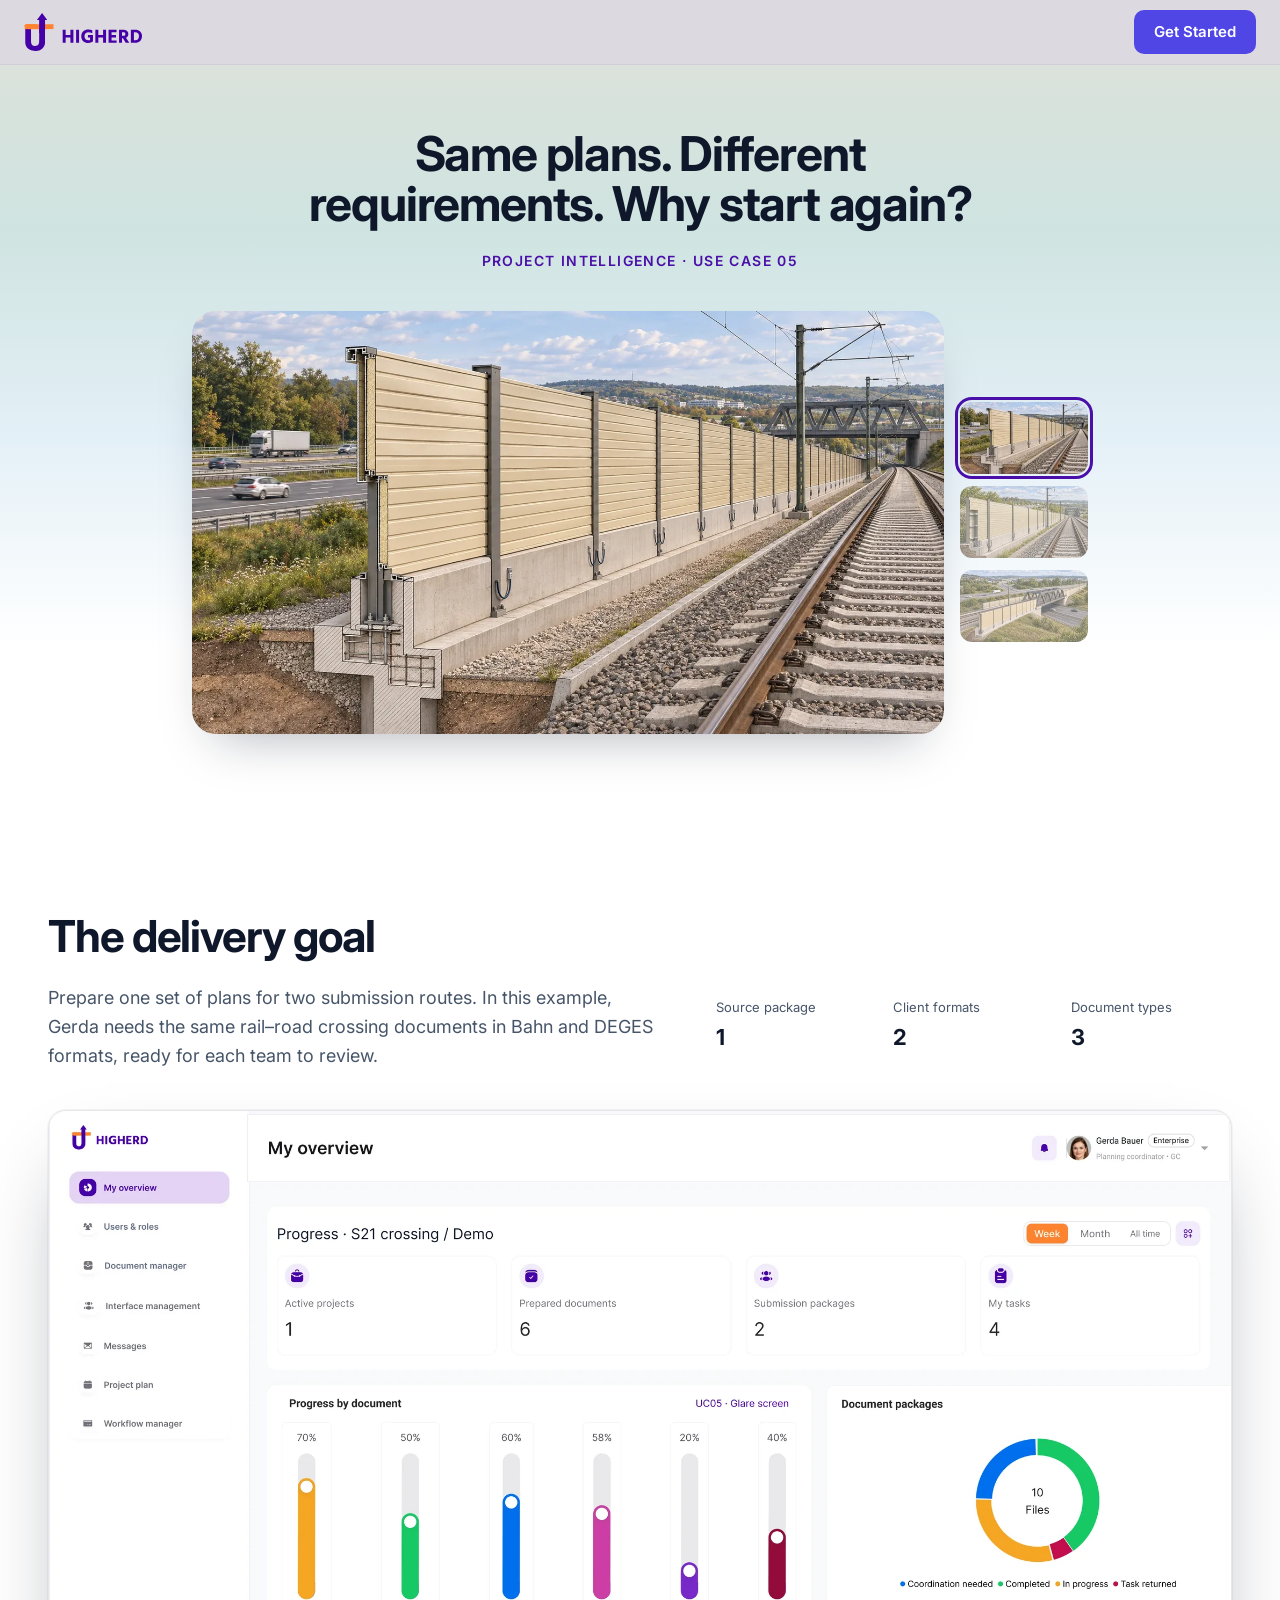
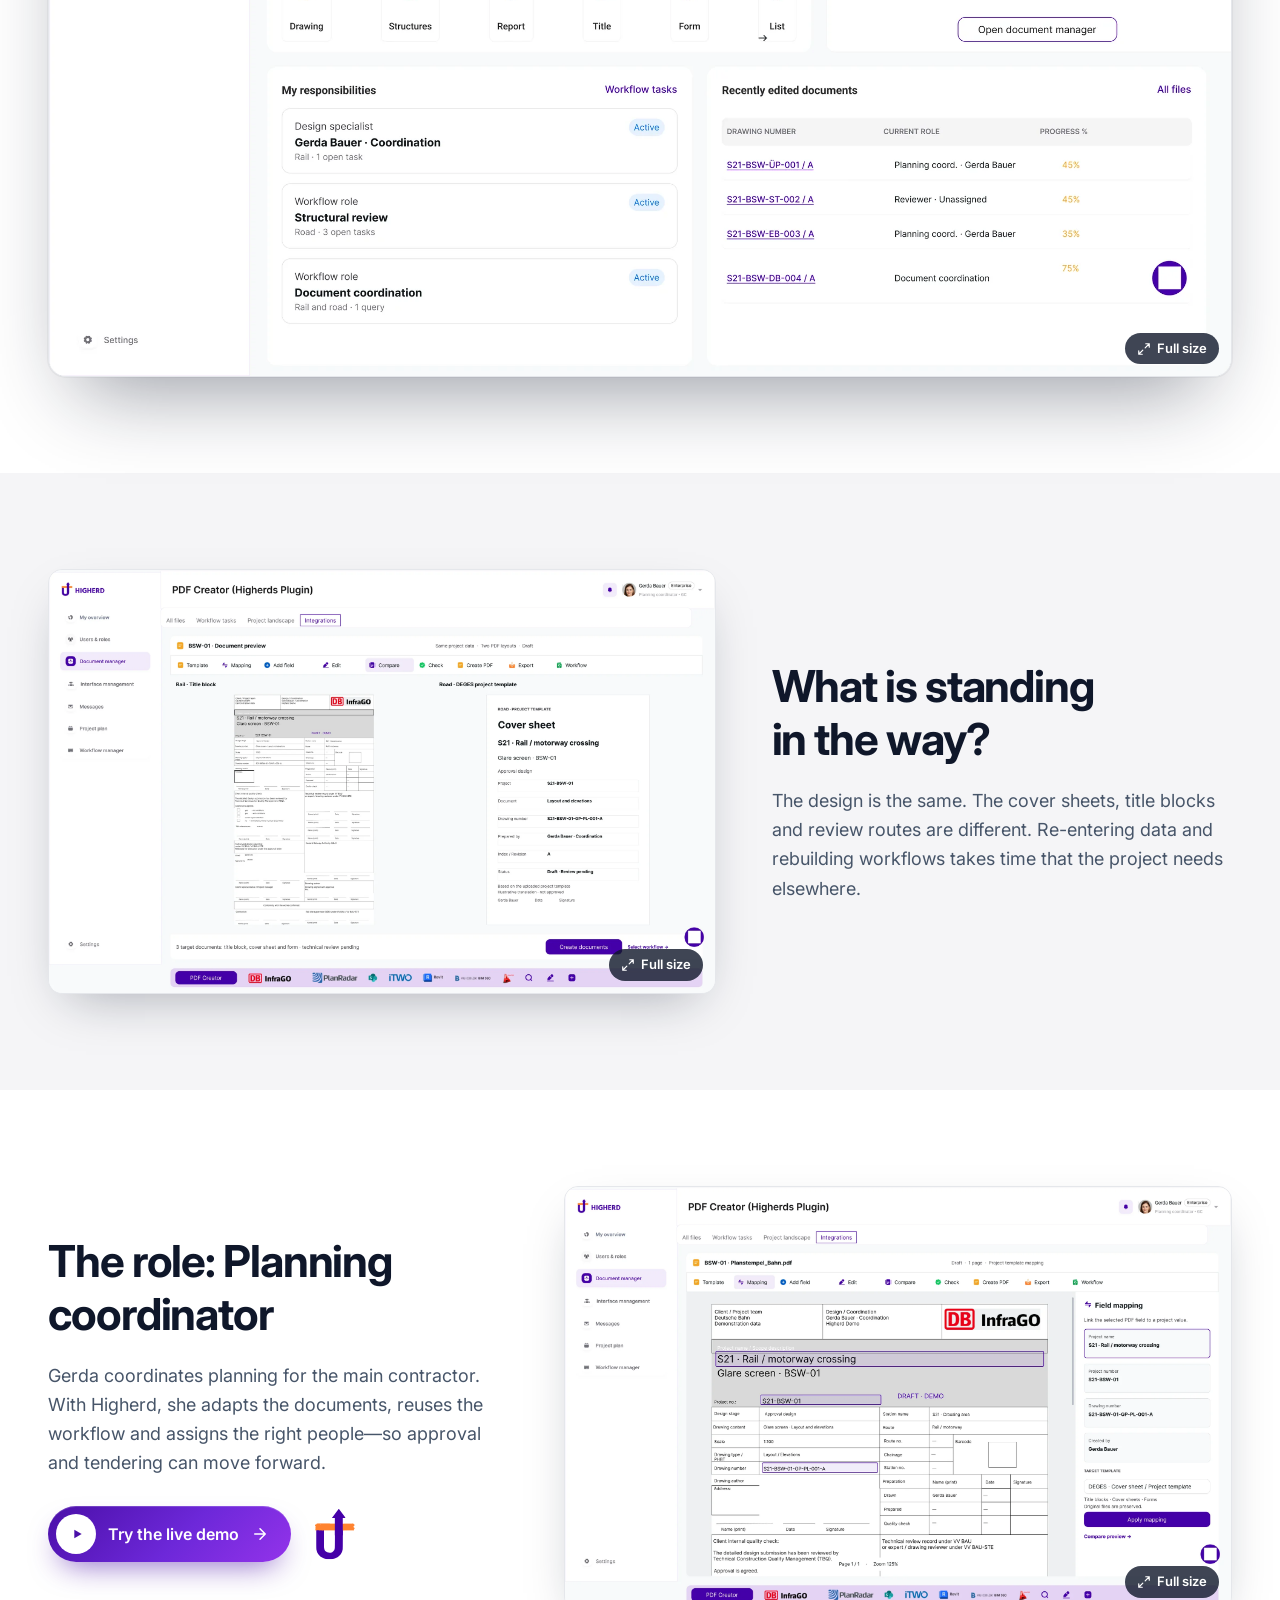
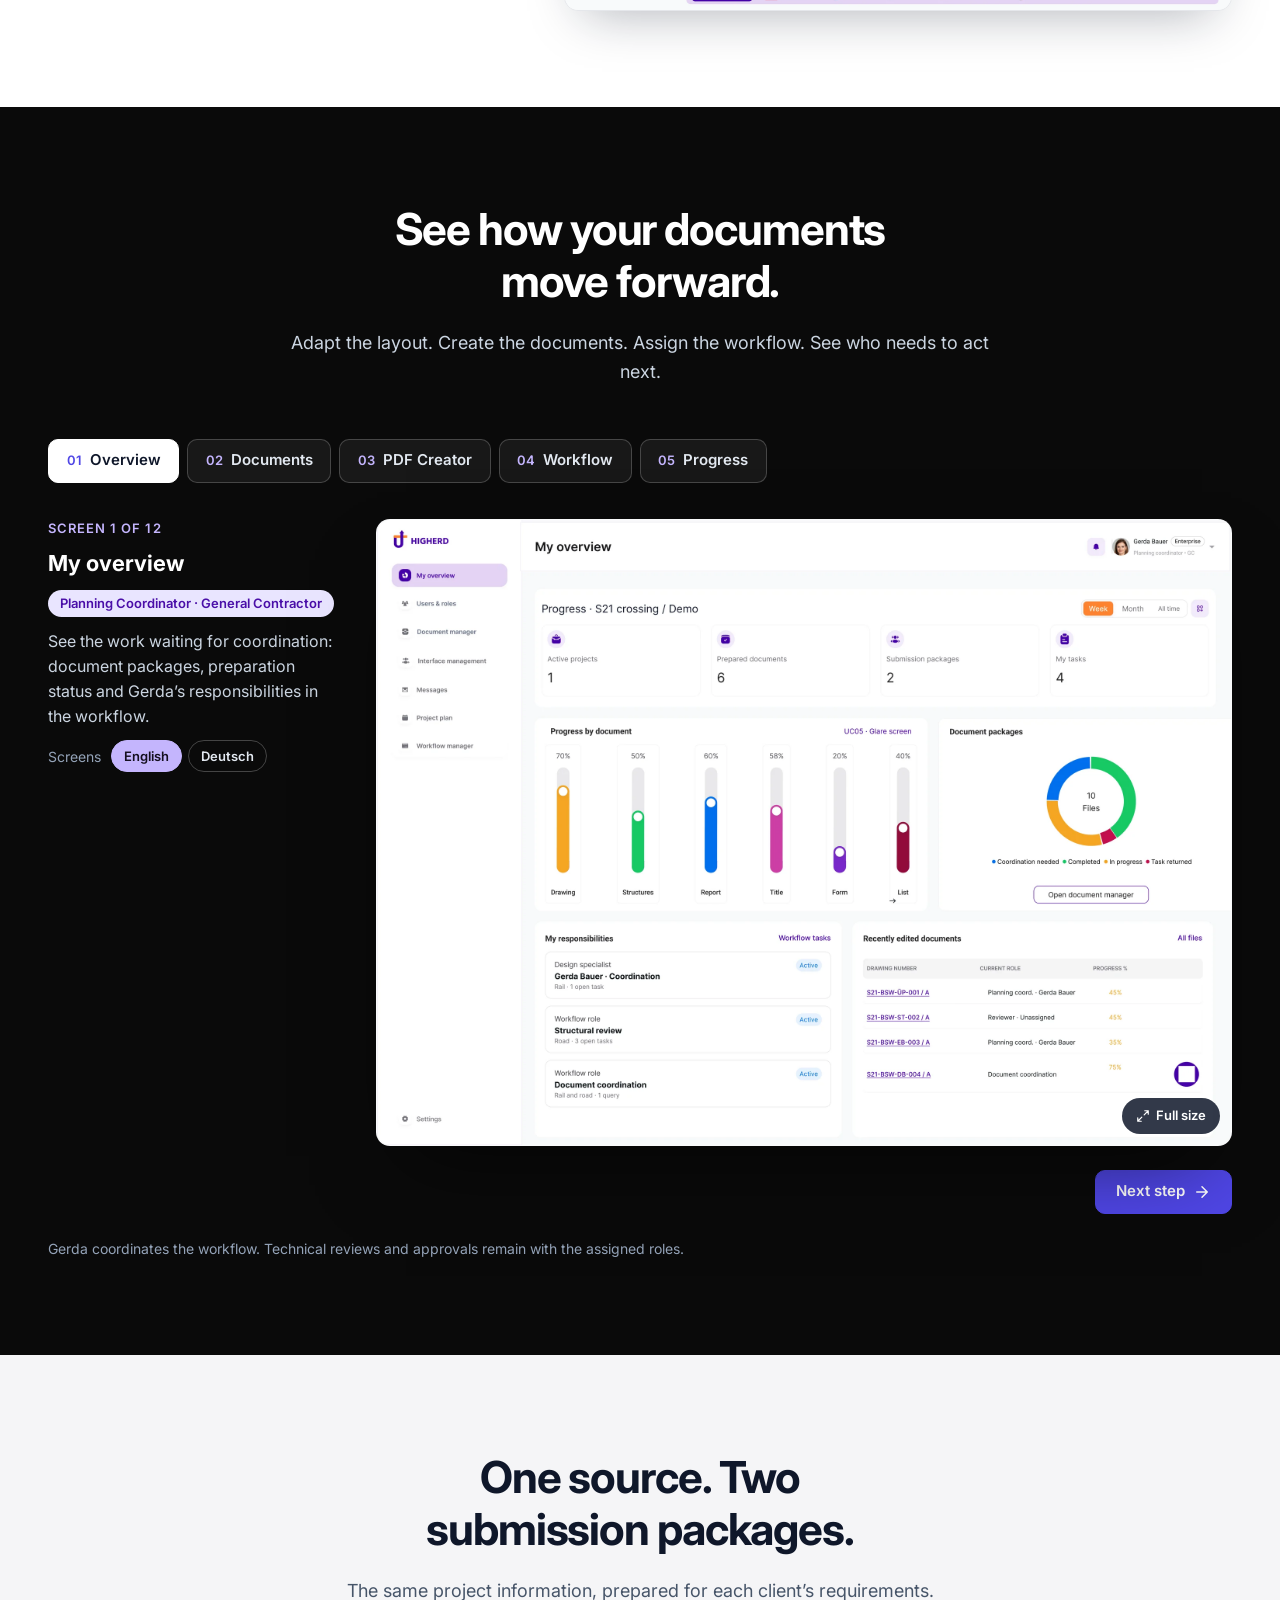
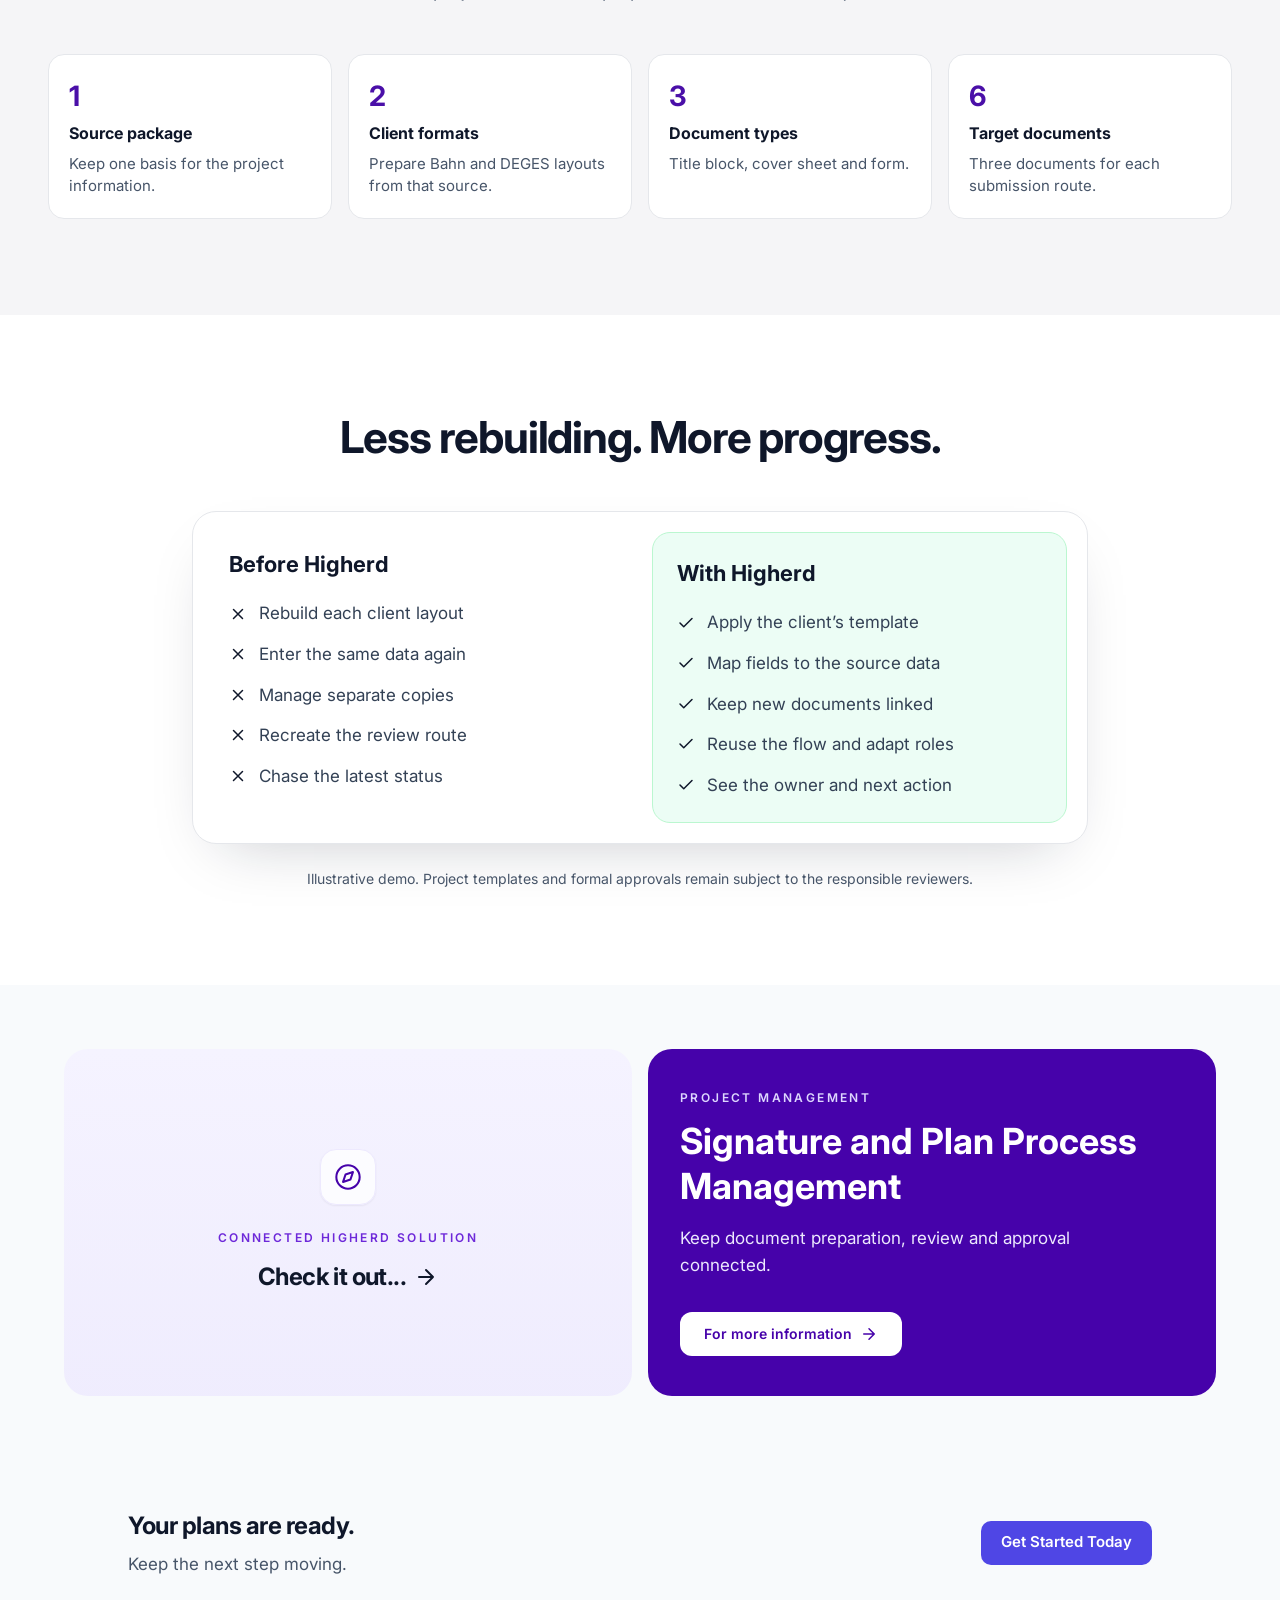
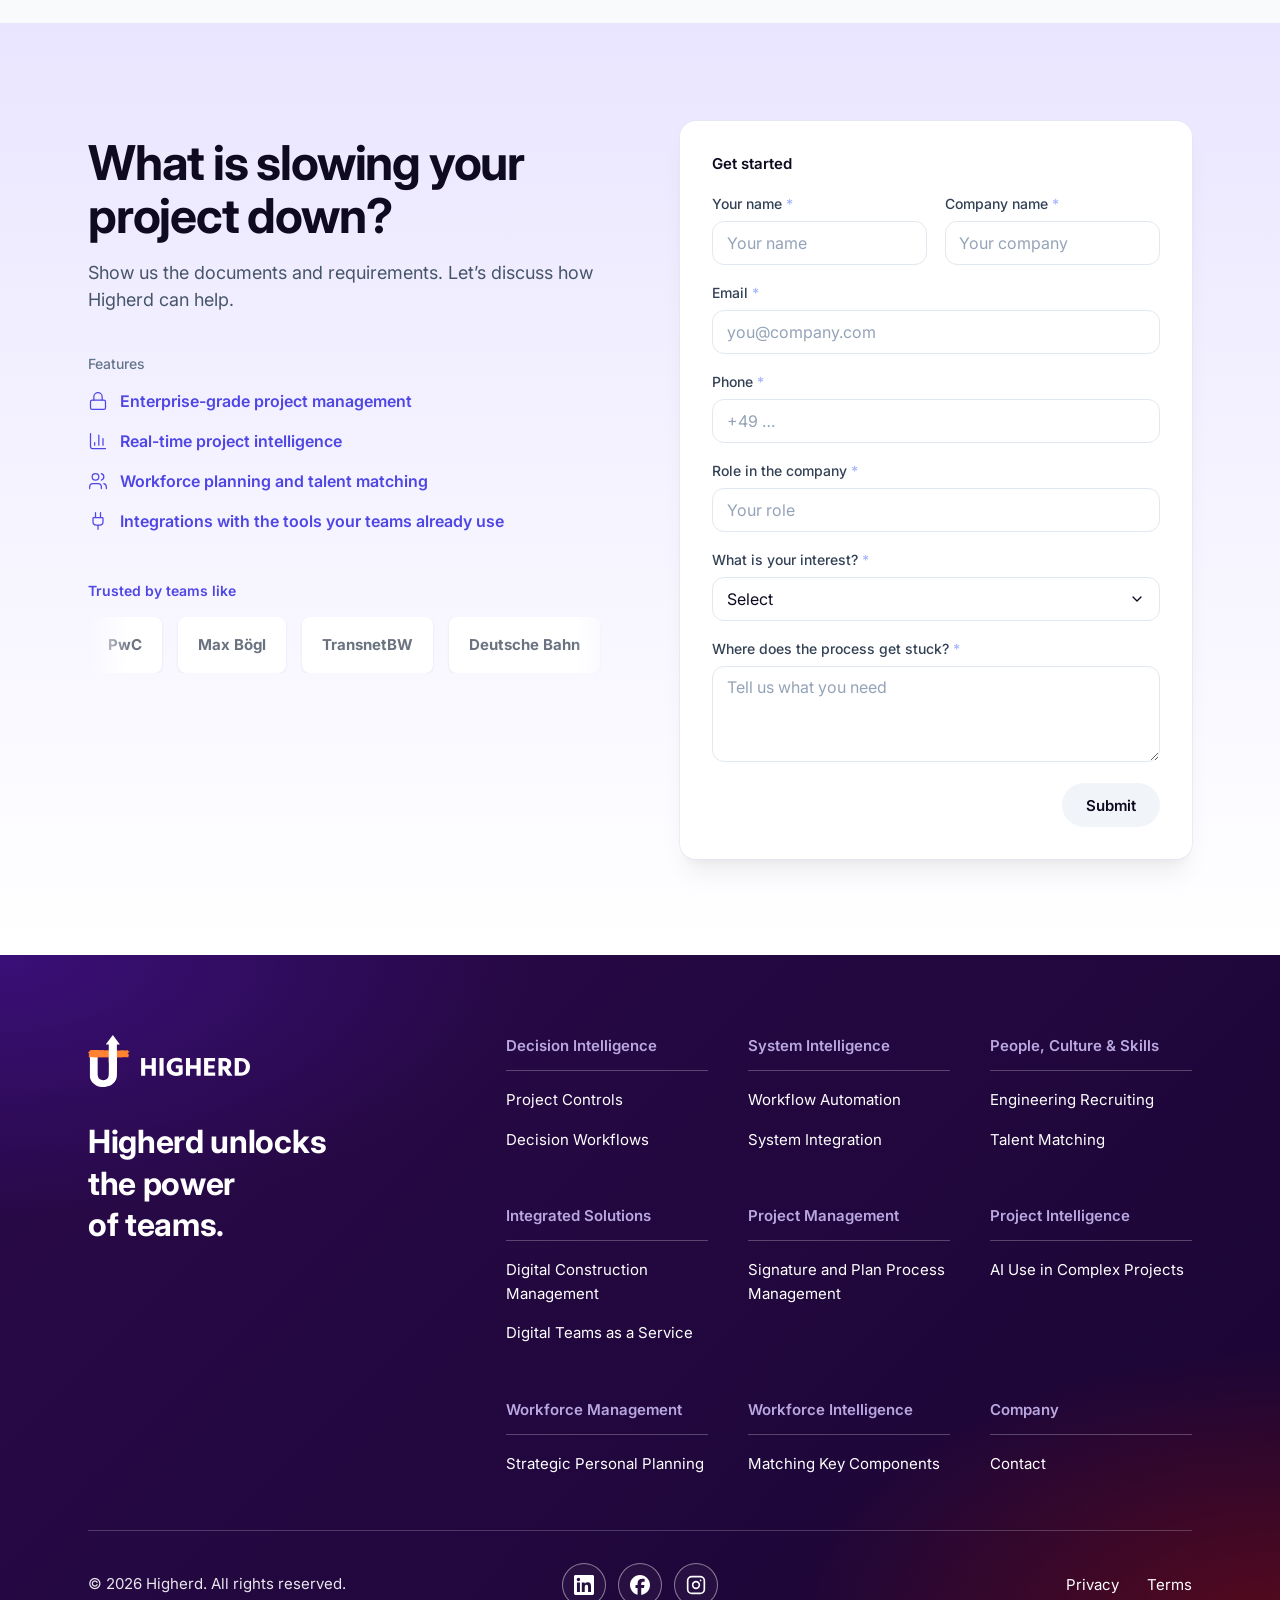
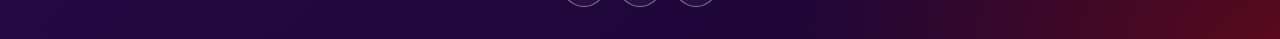
==== pi-demo-2026-UC05/index.html @ c116ea57 "Use the glare wall and rail crossing images in the UC05 hero gallery Three 16:9 images with small th" ====
<!DOCTYPE html>
<html lang="en">
<head>
  <meta charset="UTF-8">
  <meta name="viewport" content="width=device-width, initial-scale=1">
  <title>UC05 Document Control &amp; Approval Workflows – Higherd</title>
  <meta name="description" content="Higherd use case 05: one source package adapted to two client document formats, then coordinated through review and approval workflows.">
  <meta name="theme-color" content="#1A0533">
  <meta name="robots" content="noindex">

  <!-- Open Graph -->
  <meta property="og:type" content="website">
  <meta property="og:site_name" content="Higherd">
  <meta property="og:title" content="UC05 – Document Control &amp; Approval Workflows">
  <meta property="og:description" content="One source package, two client document formats and a coordinated review and approval workflow.">
  <meta property="og:image" content="https://hi-gherd.com/assets/img/uc05/en/03-pdf-creator-mapping.webp">
  <meta property="og:url" content="https://hi-gherd.com/pi-demo-2026-UC05/">
  <meta name="twitter:card" content="summary_large_image">

  <!-- Favicon -->
  <link rel="icon" href="/assets/img/favicon.svg?v=8" type="image/svg+xml">

  <!-- Fonts -->
  <link rel="preconnect" href="https://fonts.googleapis.com">
  <link rel="preconnect" href="https://fonts.gstatic.com" crossorigin>
  <link href="https://fonts.googleapis.com/css2?family=Inter:wght@400;500;600;700&display=swap" rel="stylesheet">

  <link rel="stylesheet" href="/css/style.css?v=11">
  <link rel="stylesheet" href="/css/uc06.css?v=14">
  <link rel="stylesheet" href="/css/uc05.css?v=6">
  <script src="/js/main.js?v=10" defer></script>
  <script src="/js/uc05.js?v=3" defer></script>
</head>
<body class="uc">

  <!-- Icon sprite (referenced with <use>) -->
  <svg class="sprite" xmlns="http://www.w3.org/2000/svg" aria-hidden="true" focusable="false">
    <symbol id="icon-linkedin" viewBox="0 0 24 24">
      <path fill="currentColor" d="M20.45 20.45h-3.55v-5.57c0-1.33-.03-3.04-1.85-3.04-1.86 0-2.14 1.45-2.14 2.94v5.67H9.35V9h3.41v1.56h.05c.48-.9 1.64-1.85 3.37-1.85 3.6 0 4.27 2.37 4.27 5.46v6.28zM5.34 7.43a2.06 2.06 0 1 1 0-4.13 2.06 2.06 0 0 1 0 4.13zm1.78 13.02H3.56V9h3.56v11.45zM22.23 0H1.77C.79 0 0 .77 0 1.73v20.54C0 23.23.79 24 1.77 24h20.45c.98 0 1.78-.77 1.78-1.73V1.73C24 .77 23.2 0 22.22 0z"/>
    </symbol>
    <symbol id="icon-instagram" viewBox="0 0 24 24">
      <g fill="none" stroke="currentColor" stroke-width="2" stroke-linecap="round" stroke-linejoin="round">
        <rect x="2" y="2" width="20" height="20" rx="5"/>
        <circle cx="12" cy="12" r="4"/>
        <path d="M17.5 6.5h.01"/>
      </g>
    </symbol>
    <symbol id="icon-tiktok" viewBox="0 0 24 24">
      <path fill="currentColor" d="M12.53.02C13.84 0 15.14.01 16.44 0c.08 1.53.63 3.09 1.75 4.17 1.12 1.11 2.7 1.62 4.24 1.79v4.03a10.6 10.6 0 0 1-5.82-1.9c-.01 2.92.01 5.84-.02 8.75a7.6 7.6 0 0 1-1.35 3.94 7.47 7.47 0 0 1-5.91 3.21 7.3 7.3 0 0 1-4.08-1.03 7.53 7.53 0 0 1-3.65-5.71c-.02-.5-.03-1-.01-1.49a7.5 7.5 0 0 1 8.73-6.68c.02 1.48-.04 2.96-.04 4.44a3.43 3.43 0 0 0-4.38 2.12c-.21.51-.15 1.07-.14 1.61a3.2 3.2 0 0 0 3.5 2.87 3.3 3.3 0 0 0 2.77-1.61c.19-.33.4-.67.41-1.06.1-1.79.06-3.57.07-5.36.01-4.03-.01-8.05.02-12.07z"/>
    </symbol>
    <symbol id="icon-facebook" viewBox="0 0 24 24">
      <path fill="currentColor" d="M9.1 23.69v-7.98H6.63v-3.67H9.1v-1.58c0-4.09 1.85-5.98 5.86-5.98.4 0 .96.04 1.47.1.39.04.78.11 1.14.2v3.32l-.65-.03-.73-.01c-.71 0-1.26.1-1.68.31-.28.14-.52.36-.68.62-.26.42-.37 1-.37 1.75v1.3h3.92l-.39 2.1-.29 1.56H13.5v8.25C19.4 23.24 24 18.18 24 12.04c0-6.63-5.37-12-12-12S0 5.42 0 12.04c0 5.63 3.87 10.35 9.1 11.65z"/>
    </symbol>
    <symbol id="icon-lock" viewBox="0 0 24 24">
      <g fill="none" stroke="currentColor" stroke-width="1.5" stroke-linecap="round" stroke-linejoin="round">
        <rect width="18" height="11" x="3" y="11" rx="2"/>
        <path d="M7 11V7a5 5 0 0 1 10 0v4"/>
      </g>
    </symbol>
    <symbol id="icon-chart" viewBox="0 0 24 24">
      <path fill="none" stroke="currentColor" stroke-width="1.5" stroke-linecap="round" stroke-linejoin="round" d="M3 3v16a2 2 0 0 0 2 2h16M18 17V9M13 17V5M8 17v-3"/>
    </symbol>
    <symbol id="icon-users" viewBox="0 0 24 24">
      <g fill="none" stroke="currentColor" stroke-width="1.5" stroke-linecap="round" stroke-linejoin="round">
        <path d="M16 21v-2a4 4 0 0 0-4-4H6a4 4 0 0 0-4 4v2M16 3.13a4 4 0 0 1 0 7.74M22 21v-2a4 4 0 0 0-3-3.87"/>
        <circle cx="9" cy="7" r="4"/>
      </g>
    </symbol>
    <symbol id="icon-plug" viewBox="0 0 24 24">
      <path fill="none" stroke="currentColor" stroke-width="1.5" stroke-linecap="round" stroke-linejoin="round" d="M12 22v-5M15 8V2M9 8V2M17 8a1 1 0 0 1 1 1v4a4 4 0 0 1-4 4h-4a4 4 0 0 1-4-4V9a1 1 0 0 1 1-1z"/>
    </symbol>
    <symbol id="icon-check" viewBox="0 0 24 24">
      <path fill="none" stroke="currentColor" stroke-width="2" stroke-linecap="round" stroke-linejoin="round" d="M20 6 9 17l-5-5"/>
    </symbol>
    <symbol id="icon-x" viewBox="0 0 24 24">
      <path fill="none" stroke="currentColor" stroke-width="2" stroke-linecap="round" stroke-linejoin="round" d="M18 6 6 18M6 6l12 12"/>
    </symbol>
    <symbol id="icon-target" viewBox="0 0 24 24">
      <g fill="none" stroke="currentColor" stroke-width="1.5"><circle cx="12" cy="12" r="10"/><circle cx="12" cy="12" r="6"/><circle cx="12" cy="12" r="2"/></g>
    </symbol>
    <symbol id="icon-compass" viewBox="0 0 24 24">
      <g fill="none" stroke="currentColor" stroke-width="1.75" stroke-linecap="round" stroke-linejoin="round"><circle cx="12" cy="12" r="10"/><path d="m16.24 7.76-2.12 6.36-6.36 2.12 2.12-6.36z"/></g>
    </symbol>
    <symbol id="icon-arrow-left" viewBox="0 0 24 24">
      <path fill="none" stroke="currentColor" stroke-width="2" stroke-linecap="round" stroke-linejoin="round" d="M19 12H5M12 19l-7-7 7-7"/>
    </symbol>
    <symbol id="icon-arrow-right" viewBox="0 0 24 24">
      <path fill="none" stroke="currentColor" stroke-width="2" stroke-linecap="round" stroke-linejoin="round" d="M5 12h14M12 5l7 7-7 7"/>
    </symbol>
    <symbol id="icon-expand" viewBox="0 0 24 24">
      <path fill="none" stroke="currentColor" stroke-width="2" stroke-linecap="round" stroke-linejoin="round" d="M15 3h6v6M9 21H3v-6M21 3l-7 7M3 21l7-7"/>
    </symbol>
    <symbol id="icon-restart" viewBox="0 0 24 24">
      <path fill="none" stroke="currentColor" stroke-width="2" stroke-linecap="round" stroke-linejoin="round" d="M3 12a9 9 0 1 0 3-6.7L3 8M3 3v5h5"/>
    </symbol>
  </svg>

  <!-- ============ TOP BAR ============ -->
  <header class="uc-bar">
    <div class="uc-bar__inner">
      <a class="logo" href="/pi-demo-2026-UC05/" aria-label="Higherd home">
        <img src="/assets/img/logo.svg?v=8" alt="Higherd" width="143" height="46">
      </a>
      <a class="uc-btn" href="#contact">Get Started</a>
    </div>
  </header>

  <main>
    <!-- ============ HERO ============ -->
    <section class="uc-hero" aria-labelledby="uc-title">
      <h1 id="uc-title" class="uc-hero__title">Same plans. Different requirements. Why start again?</h1>
      <p class="uc-hero__tag">Project Intelligence · Use case 05</p>
      <div class="uc-gallery" data-gallery>
        <figure class="uc-gallery__stage">
          <img data-gallery-main src="/assets/img/uc05/hero/glare-wall-section.webp" alt="Cutaway of the glare protection wall beside the railway: panels, posts and the concrete foundation, with the motorway behind" width="1400" height="788" decoding="async" fetchpriority="high">
        </figure>
        <div class="uc-gallery__thumbs" role="group" aria-label="Project images">
          <button type="button" class="uc-gallery__thumb" data-src="/assets/img/uc05/hero/glare-wall-section.webp" data-w="1400" data-h="788" data-alt="Cutaway of the glare protection wall beside the railway: panels, posts and the concrete foundation, with the motorway behind" aria-pressed="true" aria-label="Show image: Glare wall cross-section">
            <img src="/assets/img/uc05/hero/glare-wall-section-thumb.webp" alt="" width="240" height="135" decoding="async">
          </button>
          <button type="button" class="uc-gallery__thumb" data-src="/assets/img/uc05/hero/glare-wall-detail.webp" data-w="1400" data-h="788" data-alt="Glare protection wall along the double-track railway, with a cutaway of the post and panel fixings" aria-pressed="false" aria-label="Show image: Glare wall fixings">
            <img src="/assets/img/uc05/hero/glare-wall-detail-thumb.webp" alt="" width="240" height="135" decoding="async">
          </button>
          <button type="button" class="uc-gallery__thumb" data-src="/assets/img/uc05/hero/rail-motorway-crossing.webp" data-w="1400" data-h="788" data-alt="Aerial view of the rail–motorway crossing: steel truss bridge over the motorway, with glare protection walls along the track" aria-pressed="false" aria-label="Show image: Rail–motorway crossing">
            <img src="/assets/img/uc05/hero/rail-motorway-crossing-thumb.webp" alt="" width="240" height="135" decoding="async">
          </button>
        </div>
      </div>
    </section>

    <!-- ============ PROJECT ENVIRONMENT ============ -->
    <section class="uc-section uc-showcase" aria-labelledby="env-title">
      <div class="uc-wrap uc-wrap--wide">
        <div class="uc-showcase__text">
          <div>
            <h2 id="env-title" class="uc-title">The delivery goal</h2>
            <p class="uc-copy">Prepare one set of plans for two submission routes. In this example, Gerda needs the same rail–road crossing documents in Bahn and DEGES formats, ready for each team to review.</p>
          </div>
          <dl class="uc-stats">
            <div><dt>Source package</dt><dd>1</dd></div>
            <div><dt>Client formats</dt><dd>2</dd></div>
            <div><dt>Document types</dt><dd>3</dd></div>
          </dl>
        </div>
        <a class="uc-shot uc-shot--hero" href="/assets/img/uc05/en/01-my-overview.webp" target="_blank" rel="noopener" aria-label="Open the My overview screen in full size (new tab)">
          <img src="/assets/img/uc05/en/01-my-overview.webp" alt="Higherd Bau dashboard My overview for Gerda Bauer: progress of the S21 crossing, prepared documents, document packages and her responsibilities in the workflow." width="2200" height="1610" loading="lazy" decoding="async">
          <span class="uc-shot__hint"><svg aria-hidden="true" focusable="false"><use href="#icon-expand"/></svg>Full size</span>
        </a>
      </div>
    </section>

    <!-- ============ CHALLENGE ============ -->
    <section class="uc-section uc-section--soft" aria-labelledby="challenge-title">
      <div class="uc-wrap uc-wrap--wide uc-split uc-split--media">
        <a class="uc-shot" href="/assets/img/uc05/en/04-pdf-creator-comparison.webp" target="_blank" rel="noopener" aria-label="Open the PDF Creator document comparison screen in full size (new tab)">
          <img src="/assets/img/uc05/en/04-pdf-creator-comparison.webp" alt="PDF Creator under Document manager, Integrations: the Bahn title block and the DEGES cover sheet of BSW-01 side by side, generated from the same project data." width="2200" height="1397" loading="lazy" decoding="async">
          <span class="uc-shot__hint"><svg aria-hidden="true" focusable="false"><use href="#icon-expand"/></svg>Full size</span>
        </a>
        <div>
          <h2 id="challenge-title" class="uc-title">What is standing in the way?</h2>
          <p class="uc-copy">The design is the same. The cover sheets, title blocks and review routes are different. Re-entering data and rebuilding workflows takes time that the project needs elsewhere.</p>
        </div>
      </div>
    </section>

    <!-- ============ ROLE ============ -->
    <section class="uc-section uc-role" aria-labelledby="role-title">
      <div class="uc-wrap uc-wrap--wide uc-split uc-split--media uc-split--media-end">
        <div>
          <h2 id="role-title" class="uc-title">The role: Planning coordinator</h2>
          <p class="uc-copy">Gerda coordinates planning for the main contractor. With Higherd, she adapts the documents, reuses the workflow and assigns the right people—so approval and tendering can move forward.</p>
          <div class="uc-demo-row">
            <a class="uc-btn uc-btn--demo" href="#journey"><span class="uc-btn--demo__play" aria-hidden="true"><svg viewBox="0 0 24 24" focusable="false"><path d="M8 5.5v13l11-6.5z"/></svg></span>Try the live demo<svg class="uc-btn--demo__arrow" aria-hidden="true" focusable="false"><use href="#icon-arrow-right"/></svg></a>
            <img class="uc-demo-row__icon" src="/assets/img/higherd-mark.svg" alt="" width="56" height="56" decoding="async">
          </div>
        </div>
        <a class="uc-shot" href="/assets/img/uc05/en/03-pdf-creator-mapping.webp" target="_blank" rel="noopener" aria-label="Open the PDF Creator field mapping screen in full size (new tab)">
          <img src="/assets/img/uc05/en/03-pdf-creator-mapping.webp" alt="PDF Creator field mapping: a field on the Bahn title block PDF is linked to a project value, with the DEGES cover sheet as target template." width="2200" height="1397" loading="lazy" decoding="async">
          <span class="uc-shot__hint"><svg aria-hidden="true" focusable="false"><use href="#icon-expand"/></svg>Full size</span>
        </a>
      </div>
    </section>

    <!-- ============ GUIDED DEMO (English screens by default, German version via the switch) ============ -->
    <section class="uc-band" id="journey" aria-labelledby="journey-title">
      <div class="uc-center">
        <h2 id="journey-title" class="uc-title">See how your documents move forward.</h2>
        <p class="uc-copy">Adapt the layout. Create the documents. Assign the workflow. See who needs to act next.</p>
      </div>
      <div class="uc-screens">
        <div class="uc-tabs" data-tour>
          <div class="uc-tabs__list" role="tablist" aria-label="Demo chapters">
            <button class="uc-tab" role="tab" id="ch-tab-1" aria-controls="tour-panel" aria-selected="true" data-chapter="1"><span>01</span>Overview</button>
            <button class="uc-tab" role="tab" id="ch-tab-2" aria-controls="tour-panel" aria-selected="false" tabindex="-1" data-chapter="2"><span>02</span>Documents</button>
            <button class="uc-tab" role="tab" id="ch-tab-3" aria-controls="tour-panel" aria-selected="false" tabindex="-1" data-chapter="3"><span>03</span>PDF Creator</button>
            <button class="uc-tab" role="tab" id="ch-tab-4" aria-controls="tour-panel" aria-selected="false" tabindex="-1" data-chapter="4"><span>04</span>Workflow</button>
            <button class="uc-tab" role="tab" id="ch-tab-5" aria-controls="tour-panel" aria-selected="false" tabindex="-1" data-chapter="5"><span>05</span>Progress</button>
          </div>

          <div class="uc-panel tour" role="tabpanel" id="tour-panel" aria-labelledby="ch-tab-1">
            <div class="uc-caption">
              <p class="tour__count" data-tour-count>Screen 1 of 12</p>
              <h3 class="uc-caption__title" data-tour-title></h3>
              <p class="uc-caption__role">Planning Coordinator · General Contractor</p>
              <p class="uc-caption__line" data-tour-line></p>
              <div class="tour__lang" role="group" aria-label="Screen language">
                <span class="tour__lang-label">Screens</span>
                <button type="button" class="tour__lang-btn" data-tour-lang="en" aria-pressed="true">English</button>
                <button type="button" class="tour__lang-btn" data-tour-lang="de" aria-pressed="false">Deutsch</button>
              </div>
              <ol class="tour__dots" aria-label="Screens in this chapter" data-tour-dots></ol>
            </div>
            <div class="tour__stage">
              <div class="tour__frame" data-tour-frame>
                <img data-tour-img src="/assets/img/uc05/en/01-my-overview.webp" alt="" width="2200" height="1610" decoding="async">
              </div>
              <a class="tour__full" data-tour-full href="/assets/img/uc05/en/01-my-overview.webp" target="_blank" rel="noopener"><svg aria-hidden="true" focusable="false"><use href="#icon-expand"/></svg>Full size</a>
            </div>
            <p class="tour__pan" aria-hidden="true">Swipe sideways to see the whole screen</p>
          </div>

          <div class="uc-tabs__nav">
            <button class="uc-step-btn" type="button" data-tour-step="-1">
              <svg aria-hidden="true" focusable="false"><use href="#icon-arrow-left"/></svg>Previous
            </button>
            <button class="uc-step-btn tour__restart" type="button" data-tour-restart>
              <svg aria-hidden="true" focusable="false"><use href="#icon-restart"/></svg>Restart
            </button>
            <button class="uc-step-btn uc-step-btn--next" type="button" data-tour-step="1">
              Next step<svg aria-hidden="true" focusable="false"><use href="#icon-arrow-right"/></svg>
            </button>
            <a class="uc-step-btn uc-step-btn--next" href="#numbers" data-tour-end hidden>
              Next: How to read the numbers<svg aria-hidden="true" focusable="false"><use href="#icon-arrow-right"/></svg>
            </a>
          </div>
          <p class="tour__note">Gerda coordinates the workflow. Technical reviews and approvals remain with the assigned roles.</p>
        </div>
      </div>
    </section>

    <!-- ============ NUMBERS ============ -->
    <section class="uc-section uc-section--soft" id="numbers" aria-labelledby="numbers-title">
      <div class="uc-center">
        <h2 id="numbers-title" class="uc-title">One source. Two submission packages.</h2>
        <p class="uc-copy">The same project information, prepared for each client’s requirements.</p>
      </div>
      <div class="uc-numbers uc-screens">
        <div class="uc-number"><strong>1</strong><h3>Source package</h3><p>Keep one basis for the project information.</p></div>
        <div class="uc-number"><strong>2</strong><h3>Client formats</h3><p>Prepare Bahn and DEGES layouts from that source.</p></div>
        <div class="uc-number"><strong>3</strong><h3>Document types</h3><p>Title block, cover sheet and form.</p></div>
        <div class="uc-number"><strong>6</strong><h3>Target documents</h3><p>Three documents for each submission route.</p></div>
      </div>
    </section>

    <!-- ============ BEFORE / WITH HIGHERD ============ -->
    <section class="uc-section" aria-labelledby="impact-title">
      <div class="uc-center">
        <h2 id="impact-title" class="uc-title">Less rebuilding. More progress.</h2>
      </div>
      <div class="uc-compare">
        <div class="uc-compare__col">
          <h3>Before Higherd</h3>
          <ul>
              <li><svg aria-hidden="true" focusable="false"><use href="#icon-x"/></svg><span>Rebuild each client layout</span></li>
              <li><svg aria-hidden="true" focusable="false"><use href="#icon-x"/></svg><span>Enter the same data again</span></li>
              <li><svg aria-hidden="true" focusable="false"><use href="#icon-x"/></svg><span>Manage separate copies</span></li>
              <li><svg aria-hidden="true" focusable="false"><use href="#icon-x"/></svg><span>Recreate the review route</span></li>
              <li><svg aria-hidden="true" focusable="false"><use href="#icon-x"/></svg><span>Chase the latest status</span></li>
          </ul>
        </div>
        <div class="uc-compare__col uc-compare__col--after">
          <h3>With Higherd</h3>
          <ul>
              <li><svg aria-hidden="true" focusable="false"><use href="#icon-check"/></svg><span>Apply the client’s template</span></li>
              <li><svg aria-hidden="true" focusable="false"><use href="#icon-check"/></svg><span>Map fields to the source data</span></li>
              <li><svg aria-hidden="true" focusable="false"><use href="#icon-check"/></svg><span>Keep new documents linked</span></li>
              <li><svg aria-hidden="true" focusable="false"><use href="#icon-check"/></svg><span>Reuse the flow and adapt roles</span></li>
              <li><svg aria-hidden="true" focusable="false"><use href="#icon-check"/></svg><span>See the owner and next action</span></li>
          </ul>
        </div>
      </div>
      <p class="uc-note">Illustrative demo. Project templates and formal approvals remain subject to the responsible reviewers.</p>
    </section>

    <!-- ============ MORE SOLUTIONS ============ -->
    <section class="uc-more" aria-labelledby="more-title">
      <div class="uc-more__grid">
        <div class="uc-more__intro">
          <span class="uc-more__icon"><svg aria-hidden="true" focusable="false"><use href="#icon-compass"/></svg></span>
          <p class="uc-more__eyebrow">Connected Higherd solution</p>
          <h2 id="more-title" class="uc-more__title">Check it out... <svg aria-hidden="true" focusable="false"><use href="#icon-arrow-right"/></svg></h2>
        </div>
        <div class="uc-more__card">
          <p class="uc-more__tag">Project Management</p>
          <h3 class="uc-more__name">Signature and Plan Process Management</h3>
          <p class="uc-more__text">Keep document preparation, review and approval connected.</p>
          <!-- TODO: staging link (Netlify); confirm the final destination before release -->
          <a class="uc-more__link" href="https://hgwebsite.netlify.app/our-work/signature-and-plan-process-management" target="_blank" rel="noopener" aria-label="For more information on Signature and Plan Process Management (opens in a new tab)">For more information<svg aria-hidden="true" focusable="false"><use href="#icon-arrow-right"/></svg></a>
        </div>
      </div>
    </section>

    <!-- ============ CTA ============ -->
    <section class="uc-cta" aria-labelledby="cta-title">
      <div class="uc-cta__inner">
        <div>
          <h2 id="cta-title" class="uc-cta__title">Your plans are ready.</h2>
          <p class="uc-cta__text">Keep the next step moving.</p>
        </div>
        <a class="uc-btn" href="#contact">Get Started Today</a>
      </div>
    </section>

    <!-- ============ CONTACT ============ -->
    <section class="contact" id="contact" aria-labelledby="contact-title">
      <div class="contact__inner">
        <div class="contact__intro">
          <h2 id="contact-title" class="contact__title">What is slowing your project down?</h2>
          <p class="contact__lead">Show us the documents and requirements. Let’s discuss how Higherd can help.</p>

          <h3 class="contact__label">Features</h3>
          <ul class="features">
            <li><svg aria-hidden="true" focusable="false"><use href="#icon-lock"/></svg>Enterprise-grade project management</li>
            <li><svg aria-hidden="true" focusable="false"><use href="#icon-chart"/></svg>Real-time project intelligence</li>
            <li><svg aria-hidden="true" focusable="false"><use href="#icon-users"/></svg>Workforce planning and talent matching</li>
            <li><svg aria-hidden="true" focusable="false"><use href="#icon-plug"/></svg>Integrations with the tools your teams already use</li>
          </ul>

          <h3 class="contact__label contact__label--accent">Trusted by teams like</h3>
          <!-- TODO: replace the text chips with the real client logo files (e.g. <img src="/assets/img/clients/db.svg" alt="Deutsche Bahn">) -->
          <div class="clients">
            <ul class="clients__track">
              <li>PwC</li>
              <li>Max Bögl</li>
              <li>TransnetBW</li>
              <li>Deutsche Bahn</li>
              <li>Alstom</li>
              <li>BEW</li>
              <li>Die Autobahn</li>
              <li>Hays</li>
            </ul>
            <!-- Duplicate for the seamless scrolling loop; hidden from screen readers -->
            <ul class="clients__track" aria-hidden="true">
              <li>PwC</li>
              <li>Max Bögl</li>
              <li>TransnetBW</li>
              <li>Deutsche Bahn</li>
              <li>Alstom</li>
              <li>BEW</li>
              <li>Die Autobahn</li>
              <li>Hays</li>
            </ul>
          </div>
        </div>

        <div class="contact__card">
          <!-- Submissions go to the Power Automate flow that creates leads in Dataverse (see js/main.js) -->
          <form class="form" id="contact-form" action="https://385ea8a6ffffe512ac85c80a4fae45.57.environment.api.powerplatform.com:443/powerautomate/automations/direct/cu/14/workflows/dfe2e9429ea7454392817fc9f128d90c/triggers/manual/paths/invoke?api-version=1&amp;sp=%2Ftriggers%2Fmanual%2Frun&amp;sv=1.0&amp;sig=K-pAIfadAdv733SdRgJgaCPsrMUJVd6QAwv980paERw" method="POST" novalidate>
            <p class="form__title">Get started</p>

            <div class="form__row">
              <div class="field">
                <label for="field-name">Your name <span class="req" aria-hidden="true">*</span></label>
                <input id="field-name" name="name" type="text" placeholder="Your name" autocomplete="name" required>
                <p class="field__error" id="field-name-error"></p>
              </div>
              <div class="field">
                <label for="field-company">Company name <span class="req" aria-hidden="true">*</span></label>
                <input id="field-company" name="company" type="text" placeholder="Your company" autocomplete="organization" required>
                <p class="field__error" id="field-company-error"></p>
              </div>
            </div>

            <div class="field">
              <label for="field-email">Email <span class="req" aria-hidden="true">*</span></label>
              <input id="field-email" name="email" type="email" placeholder="you@company.com" autocomplete="email" required>
              <p class="field__error" id="field-email-error"></p>
            </div>

            <div class="field">
              <label for="field-phone">Phone <span class="req" aria-hidden="true">*</span></label>
              <input id="field-phone" name="phone" type="tel" placeholder="+49 …" autocomplete="tel" required>
              <p class="field__error" id="field-phone-error"></p>
            </div>

            <div class="field">
              <label for="field-role">Role in the company <span class="req" aria-hidden="true">*</span></label>
              <input id="field-role" name="role" type="text" placeholder="Your role" autocomplete="organization-title" required>
              <p class="field__error" id="field-role-error"></p>
            </div>

            <div class="field">
              <label for="field-interest">What is your interest? <span class="req" aria-hidden="true">*</span></label>
              <select id="field-interest" name="requestType" required>
                <option value="">Select</option>
                <option>Project Management</option>
                <option>Project Intelligence</option>
                <option>Workforce Management</option>
                <option>Workforce Intelligence</option>
                <option>Not sure yet</option>
              </select>
              <p class="field__error" id="field-interest-error"></p>
            </div>

            <div class="field">
              <label for="field-message">Where does the process get stuck? <span class="req" aria-hidden="true">*</span></label>
              <textarea id="field-message" name="message" rows="3" placeholder="Tell us what you need" required></textarea>
              <p class="field__error" id="field-message-error"></p>
            </div>

            <p class="form__status" role="status" aria-live="polite"></p>

            <div class="form__actions">
              <button class="btn btn--light" type="submit">Submit</button>
            </div>
          </form>

          <div class="form__success" hidden tabindex="-1">
            <span class="form__success-icon"><svg aria-hidden="true" focusable="false"><use href="#icon-check"/></svg></span>
            <p class="form__success-title">Thank you!</p>
            <p>We've received your message and will get back to you shortly.</p>
          </div>
        </div>
      </div>
    </section>
  </main>

  <!-- ============ FOOTER ============ -->
  <footer class="footer" id="site-footer">
    <div class="footer__inner">
      <div class="footer__top">
        <div class="footer__brand">
          <a class="logo" href="/" aria-label="Higherd home">
            <img src="/assets/img/logo-white-accent.svg?v=8" alt="Higherd" width="162" height="52" loading="lazy">
          </a>
          <p class="footer__tagline">Higherd unlocks<br>the power<br>of teams.</p>
        </div>

        <nav class="footer__groups" aria-label="Footer">
          <div class="footer__group">
            <h2 class="footer__heading">Decision Intelligence</h2>
            <ul class="footer__links">
              <li><a href="#">Project Controls</a></li><!-- TODO: add URL -->
              <li><a href="#">Decision Workflows</a></li><!-- TODO: add URL -->
            </ul>
          </div>
          <div class="footer__group">
            <h2 class="footer__heading">System Intelligence</h2>
            <ul class="footer__links">
              <li><a href="#">Workflow Automation</a></li><!-- TODO: add URL -->
              <li><a href="#">System Integration</a></li><!-- TODO: add URL -->
            </ul>
          </div>
          <div class="footer__group">
            <h2 class="footer__heading">People, Culture &amp; Skills</h2>
            <ul class="footer__links">
              <li><a href="#">Engineering Recruiting</a></li><!-- TODO: add URL -->
              <li><a href="#">Talent Matching</a></li><!-- TODO: add URL -->
            </ul>
          </div>

          <div class="footer__group">
            <h2 class="footer__heading">Integrated Solutions</h2>
            <ul class="footer__links">
              <li><a href="#">Digital Construction Management</a></li><!-- TODO: add URL -->
              <li><a href="#">Digital Teams as a Service</a></li><!-- TODO: add URL -->
            </ul>
          </div>
          <div class="footer__group">
            <h2 class="footer__heading">Project Management</h2>
            <ul class="footer__links">
              <li><a href="#">Signature and Plan Process Management</a></li><!-- TODO: add URL -->
            </ul>
          </div>
          <div class="footer__group">
            <h2 class="footer__heading">Project Intelligence</h2>
            <ul class="footer__links">
              <li><a href="#">AI Use in Complex Projects</a></li><!-- TODO: add URL -->
            </ul>
          </div>

          <div class="footer__group">
            <h2 class="footer__heading">Workforce Management</h2>
            <ul class="footer__links">
              <li><a href="#">Strategic Personal Planning</a></li><!-- TODO: add URL -->
            </ul>
          </div>
          <div class="footer__group">
            <h2 class="footer__heading">Workforce Intelligence</h2>
            <ul class="footer__links">
              <li><a href="#">Matching Key Components</a></li><!-- TODO: add URL -->
            </ul>
          </div>
          <div class="footer__group">
            <h2 class="footer__heading">Company</h2>
            <ul class="footer__links">
              <li><a href="#contact">Contact</a></li>
            </ul>
          </div>
        </nav>
      </div>

      <div class="footer__bottom">
        <p class="footer__copy">&copy; <span id="year">2026</span> Higherd. All rights reserved.</p>

        <ul class="social">
          <li>
            <a class="social__link" href="https://www.linkedin.com/company/82263184/" target="_blank" rel="noopener noreferrer" aria-label="Higherd on LinkedIn (opens in a new tab)">
              <svg aria-hidden="true" focusable="false"><use href="#icon-linkedin"/></svg>
            </a>
          </li>
          <li>
            <a class="social__link" href="https://www.facebook.com/p/Higherd-Solutions-100089678569215/" target="_blank" rel="noopener noreferrer" aria-label="Higherd on Facebook (opens in a new tab)">
              <svg aria-hidden="true" focusable="false"><use href="#icon-facebook"/></svg>
            </a>
          </li>
          <li>
            <a class="social__link" href="https://www.instagram.com/higherd_solutions/" target="_blank" rel="noopener noreferrer" aria-label="Higherd on Instagram (opens in a new tab)">
              <svg aria-hidden="true" focusable="false"><use href="#icon-instagram"/></svg>
            </a>
          </li>
        </ul>

        <ul class="footer__legal">
          <li><a href="#">Privacy</a></li><!-- TODO: add URL -->
          <li><a href="#">Terms</a></li><!-- TODO: add URL -->
        </ul>
      </div>
    </div>
  </footer>

</body>
</html>
---- css/style.css ----
/* =========================================================
   Higherd – single page
   Mobile-first. Breakpoints: 480px, 768px (tablet), 1024px (desktop)
   ========================================================= */

/* ---------- 1. Design tokens ---------- */
:root {
  --color-primary:      #4F46E5;
  --color-primary-dark: #4338CA;
  --color-logo:         #5B21B6;
  --color-bg-light:     #E9E5FF;
  --color-text:         #0F0A1F;
  --color-text-muted:   #475569;
  --color-footer-1:     #2A0A4A;
  --color-footer-2:     #1A0533;
  --color-footer-3:     #5C0A1A;
  --color-footer-glow:  #3B0F7A;
  --color-footer-head:  #B9A8E0;
  --color-white:        #FFFFFF;

  --font-sans: "Inter", system-ui, -apple-system, "Segoe UI", Roboto, Arial, sans-serif;

  --gutter: 16px;
  --content-max: 1200px;
  --tap: 44px;
  --radius-pill: 999px;
  --transition: 180ms ease;
}

/* ---------- 2. Reset & base ---------- */
*,
*::before,
*::after {
  box-sizing: border-box;
}

html {
  -webkit-text-size-adjust: 100%;
  scroll-behavior: smooth;
}

body {
  margin: 0;
  font-family: var(--font-sans);
  font-size: 1rem;
  line-height: 1.5;
  color: var(--color-text);
  background: var(--color-footer-2);
  -webkit-font-smoothing: antialiased;
}

img,
svg,
video {
  display: block;
  max-width: 100%;
}

h1,
h2,
p,
ul {
  margin: 0;
}

ul {
  padding: 0;
  list-style: none;
}

a {
  color: inherit;
}

/* Visible focus for keyboard users (white ring + purple halo works on video and dark footer) */
:focus-visible {
  outline: 3px solid var(--color-white);
  outline-offset: 3px;
  box-shadow: 0 0 0 6px rgba(79, 70, 229, 0.6);
}

/* Hidden SVG sprite */
.sprite {
  position: absolute;
  width: 0;
  height: 0;
  overflow: hidden;
}

/* ---------- 3. Shared components ---------- */

/* Logo */
.logo {
  display: inline-block;
  border-radius: 6px;
}

.logo img {
  height: 46px;
  width: auto;
}

/* Pill button */
.btn {
  display: inline-flex;
  align-items: center;
  justify-content: center;
  min-height: var(--tap);
  padding: 0 1.5rem;
  border-radius: var(--radius-pill);
  font-weight: 600;
  font-size: 0.9375rem;
  text-decoration: none;
  white-space: nowrap;
  transition: background-color var(--transition), transform var(--transition);
}

.btn--primary {
  background: var(--color-primary);
  color: var(--color-white);
}

.btn--primary:hover {
  background: var(--color-primary-dark);
}

.btn--primary:active {
  transform: translateY(1px);
}

/* Social icon buttons (circular outline, fill white on hover) */
.social {
  display: flex;
  gap: 12px;
}

.social__link {
  display: grid;
  place-items: center;
  width: var(--tap);
  height: var(--tap);
  border: 1px solid rgba(255, 255, 255, 0.45);
  border-radius: 50%;
  color: var(--color-white);
  background: rgba(255, 255, 255, 0.04);
  transition: background-color var(--transition), color var(--transition), border-color var(--transition);
}

.social__link svg {
  width: 20px;
  height: 20px;
}

.social__link:hover {
  background: var(--color-white);
  border-color: var(--color-white);
  color: var(--color-logo);
}

/* ---------- 4. Hero ---------- */
.hero {
  position: relative;
  display: grid;
  grid-template-rows: auto 1fr auto;
  min-height: 100vh;      /* fallback */
  min-height: 100svh;
  padding: 20px var(--gutter) 16px;
  color: var(--color-white);
  overflow: hidden;
  isolation: isolate;
}

/* Background video + poster fallback */
.hero__media {
  position: absolute;
  inset: 0;
  z-index: -1;
  background: var(--color-footer-2) url("../assets/img/hero-poster.jpg") center / cover no-repeat;
}

.hero__video {
  width: 100%;
  height: 100%;
  object-fit: cover;
}

/* Portrait screens: show the whole landscape frame so the video's own text isn't cropped.
   #090909 matches the video's background, so the letterbox is invisible. */
@media (max-aspect-ratio: 1/1) {
  .hero__media {
    background-color: #090909;
    background-size: contain;
  }

  .hero__video {
    object-fit: contain;
  }
}

/* Shade only the top and bottom edges (logo, buttons, chevron);
   the middle stays clear so the video's own typography reads cleanly */
.hero__overlay {
  position: absolute;
  inset: 0;
  background: linear-gradient(
    180deg,
    rgba(26, 5, 51, 0.8),
    rgba(26, 5, 51, 0.35) 12%,
    transparent 24%,
    transparent 72%,
    rgba(26, 5, 51, 0.7)
  );
}

/* Top bar */
.hero__bar {
  display: flex;
  align-items: center;
  min-height: var(--tap);
}

/* Socials + contact: bottom area on mobile */
.hero__actions {
  grid-row: 2;
  align-self: end;
  display: flex;
  flex-wrap: wrap;
  align-items: center;
  justify-content: space-between;
  gap: 16px;
  padding-top: 1.25rem;
  border-top: 1px solid rgba(255, 255, 255, 0.2);
}

/* Scroll-down chevron */
.hero__scroll {
  grid-row: 3;
  justify-self: center;
  display: grid;
  place-items: center;
  width: var(--tap);
  height: var(--tap);
  margin-top: 12px;
  border-radius: 50%;
  color: var(--color-white);
  opacity: 0.85;
}

.hero__scroll svg {
  width: 28px;
  height: 28px;
  animation: nudge 1.8s ease-in-out infinite;
}

.hero__scroll:hover {
  opacity: 1;
}

@keyframes nudge {
  0%, 100% { transform: translateY(0); }
  50%      { transform: translateY(6px); }
}

/* ---------- 4a. Intro (headline below the video) ---------- */
.intro {
  color: var(--color-text);
  background: linear-gradient(180deg, var(--color-white), var(--color-bg-light));
}

.intro__inner {
  display: grid;
  gap: 1.25rem;
  max-width: var(--content-max);
  margin: 0 auto;
  padding: 4rem var(--gutter) 1rem;
}

.intro__title {
  font-size: clamp(2.25rem, 4vw + 1rem, 4rem);
  font-weight: 700;
  line-height: 1.05;
  letter-spacing: -0.03em;
  text-wrap: balance;
}

.intro__subline {
  max-width: 34rem;
  font-size: clamp(1.0625rem, 0.4vw + 0.95rem, 1.25rem);
  line-height: 1.55;
  color: var(--color-text-muted);
}

@media (min-width: 1024px) {
  .intro__inner {
    grid-template-columns: minmax(0, 1fr) minmax(0, 26rem);
    align-items: end;
    gap: 4rem;
    padding-top: 6rem;
  }
}

/* ---------- 4b. Contact section (lavender → white, form card) ---------- */
.contact {
  scroll-margin-top: 0;
  box-shadow: 0 -2px 0 var(--color-bg-light);   /* hides a sub-pixel seam with the intro band */
  color: var(--color-text);
  background: linear-gradient(180deg, var(--color-bg-light) 0%, #F4F2FF 45%, var(--color-white) 100%);
}

/* Focus ring for light backgrounds */
.contact :focus-visible {
  outline-color: var(--color-primary);
  box-shadow: none;
}

.contact__inner {
  display: grid;
  grid-template-columns: minmax(0, 1fr);   /* stops the marquee from widening the column */
  gap: 3rem;
  max-width: var(--content-max);
  margin: 0 auto;
  padding: 4rem var(--gutter) 5rem;
}

.contact__title {
  font-size: clamp(2rem, 3vw + 1.25rem, 3rem);
  font-weight: 700;
  line-height: 1.1;
  letter-spacing: -0.025em;
}

.contact__lead {
  margin-top: 1rem;
  font-size: 1.125rem;
  color: var(--color-text-muted);
}

.contact__lead a {
  color: var(--color-text-muted);
  text-underline-offset: 3px;
}

.contact__lead a:hover {
  color: var(--color-primary);
}

.contact__label {
  margin: 2.5rem 0 1rem;
  font-size: 0.875rem;
  font-weight: 500;
  color: #64748B;
}

.contact__label--accent {
  margin-top: 3rem;
  font-weight: 600;
  color: var(--color-primary);
}

/* Feature list */
.features {
  display: grid;
  gap: 1.1rem;
}

.features li {
  display: flex;
  align-items: flex-start;
  gap: 0.75rem;
  font-weight: 600;
  line-height: 1.4;
  color: var(--color-primary);
}

.features svg {
  flex-shrink: 0;
  width: 20px;
  height: 20px;
  margin-top: 1px;
}

/* "Trusted by" marquee */
.clients {
  display: flex;
  overflow: hidden;
  mask-image: linear-gradient(90deg, transparent, #000 8%, #000 92%, transparent);
}

.clients__track {
  display: flex;
  flex-shrink: 0;
  gap: 1rem;
  padding-right: 1rem;
  animation: marquee 30s linear infinite;
}

.clients:hover .clients__track {
  animation-play-state: paused;
}

.clients__track li {
  display: grid;
  place-items: center;
  height: 56px;
  padding: 0 1.25rem;
  border-radius: 8px;
  background: var(--color-white);
  box-shadow: 0 1px 3px rgba(15, 10, 31, 0.08);
  font-weight: 700;
  font-size: 0.9375rem;
  color: #6B7280;
  white-space: nowrap;
}

@keyframes marquee {
  to { transform: translateX(-100%); }
}

/* Form card */
.contact__card {
  padding: 1.5rem 1.25rem;
  border-radius: 16px;
  background: var(--color-white);
  box-shadow:
    0 0 0 1px rgba(226, 232, 240, 0.7),
    0 20px 25px -5px rgba(15, 10, 31, 0.06),
    0 8px 10px -6px rgba(15, 10, 31, 0.05);
}

.form {
  display: grid;
  gap: 1.1rem;
}

.form__title {
  font-size: 0.9375rem;
  font-weight: 600;
}

.form__row {
  display: grid;
  gap: 1.1rem;
}

.field {
  display: grid;
  gap: 0.4rem;
}

.field label {
  font-size: 0.875rem;
  font-weight: 500;
  color: #334155;
}

.req {
  color: #A5B4FC;
}

.field input,
.field select,
.field textarea {
  width: 100%;
  min-height: var(--tap);
  padding: 0.55rem 0.85rem;
  border: 1px solid #E2E8F0;
  border-radius: 12px;
  background: var(--color-white);
  font: inherit;
  font-size: 1rem;      /* 16px avoids iOS zoom on focus */
  color: var(--color-text);
  transition: border-color var(--transition), box-shadow var(--transition);
}

.field textarea {
  min-height: 96px;
  resize: vertical;
}

.field select {
  appearance: none;
  padding-right: 2.5rem;
  background: var(--color-white) url("data:image/svg+xml,%3Csvg xmlns='http://www.w3.org/2000/svg' viewBox='0 0 24 24' fill='none' stroke='%230F0A1F' stroke-width='2' stroke-linecap='round' stroke-linejoin='round'%3E%3Cpath d='m6 9 6 6 6-6'/%3E%3C/svg%3E") right 0.85rem center / 16px no-repeat;
  cursor: pointer;
}

.field ::placeholder {
  color: #94A3B8;
}

.field input:hover,
.field select:hover,
.field textarea:hover {
  border-color: #CBD5E1;
}

.field input:focus,
.field select:focus,
.field textarea:focus {
  outline: none;
  border-color: var(--color-primary);
  box-shadow: 0 0 0 3px rgba(79, 70, 229, 0.18);
}

.field [aria-invalid="true"] {
  border-color: #DC2626;
}

.field [aria-invalid="true"]:focus {
  box-shadow: 0 0 0 3px rgba(220, 38, 38, 0.15);
}

.field__error {
  font-size: 0.8125rem;
  color: #DC2626;
}

.field__error:empty {
  display: none;
}

.form__status {
  font-size: 0.875rem;
  color: #B91C1C;
}

.form__status:empty {
  display: none;
}

.form__actions {
  display: flex;
  justify-content: flex-end;
  margin-top: 0.25rem;
}

/* Light pill button (as on the reference contact page) */
.btn--light {
  border: 0;
  background: #F1F5F9;
  color: var(--color-text);
  cursor: pointer;
  font-family: inherit;
}

.btn--light:hover {
  background: var(--color-primary);
  color: var(--color-white);
}

.btn--light[disabled] {
  cursor: progress;
  opacity: 0.7;
}

/* Success message */
.form__success {
  display: grid;
  justify-items: center;
  gap: 0.5rem;
  padding: 2.5rem 0;
  text-align: center;
  color: var(--color-text-muted);
  outline: none;
}

.form[hidden],
.form__success[hidden] {
  display: none;
}

.form__success-icon {
  display: grid;
  place-items: center;
  width: 56px;
  height: 56px;
  margin-bottom: 0.5rem;
  border-radius: 50%;
  background: var(--color-bg-light);
  color: var(--color-primary);
}

.form__success-icon svg {
  width: 28px;
  height: 28px;
}

.form__success-title {
  font-size: 1.25rem;
  font-weight: 700;
  color: var(--color-text);
}

@media (min-width: 480px) {
  .form__row {
    grid-template-columns: 1fr 1fr;
  }

  .contact__card {
    padding: 2rem;
  }
}

@media (min-width: 1024px) {
  .contact__inner {
    grid-template-columns: minmax(0, 1fr) minmax(0, 32rem);
    align-items: start;
    gap: 4rem;
    padding-top: 6rem;
    padding-bottom: 6rem;
  }

  .contact__intro {
    padding-top: 1rem;
  }
}

/* ---------- 5. Footer ---------- */
.footer {
  color: var(--color-white);
  background:
    radial-gradient(60% 55% at 0% 0%, rgba(59, 15, 122, 0.95), transparent 70%),
    radial-gradient(55% 60% at 100% 100%, rgba(92, 10, 26, 0.95), transparent 70%),
    linear-gradient(135deg, var(--color-footer-1), var(--color-footer-2));
}

.footer__inner {
  max-width: var(--content-max);
  margin: 0 auto;
  padding: 3.5rem var(--gutter) 2rem;
}

.footer__top {
  display: grid;
  gap: 2.5rem;
}

.footer__brand .logo img {
  height: 52px;
}

.footer__tagline {
  margin-top: 1.75rem;
  font-size: clamp(1.75rem, 1.5vw + 1.4rem, 2rem);
  font-weight: 700;
  line-height: 1.3;
  letter-spacing: -0.01em;
}

/* Link groups */
.footer__groups {
  display: grid;
  grid-template-columns: 1fr;
  gap: 2rem 2.5rem;
}

.footer__heading {
  padding-bottom: 0.75rem;
  border-bottom: 1px solid rgba(255, 255, 255, 0.25);
  font-size: 15px;
  font-weight: 600;
  color: var(--color-footer-head);
}

.footer__links {
  display: grid;
  gap: 0.25rem;
  margin-top: 0.75rem;
}

.footer__links a,
.footer__legal a {
  display: inline-block;
  padding: 0.35rem 0;   /* comfortable tap height */
  font-size: 15px;
  line-height: 1.6;
  text-decoration: none;
  text-underline-offset: 3px;
}

.footer__links a:hover,
.footer__legal a:hover {
  text-decoration: underline;
}

/* Bottom bar */
.footer__bottom {
  display: flex;
  flex-direction: column;
  align-items: center;
  gap: 1.25rem;
  margin-top: 3rem;
  padding-top: 2rem;
  border-top: 1px solid rgba(255, 255, 255, 0.2);
  text-align: center;
}

.footer__copy {
  font-size: 15px;
  color: rgba(255, 255, 255, 0.9);
}

.footer__legal {
  display: flex;
  gap: 1.75rem;
}

/* ---------- 6. Breakpoint: ≥480px ---------- */
@media (min-width: 480px) {
  .footer__groups {
    grid-template-columns: repeat(2, minmax(0, 1fr));
  }
}

/* ---------- 7. Breakpoint: ≥768px (tablet) ---------- */
@media (min-width: 768px) {
  :root {
    --gutter: 32px;
  }

  .hero {
    grid-template-rows: auto 1fr auto;
    padding-top: 24px;
  }

  /* Socials + contact move to the top-right, aligned with the logo */
  .hero__actions {
    grid-row: auto;   /* otherwise grid row 2 becomes its positioning box */
    position: absolute;
    top: 24px;
    right: var(--gutter);
    padding: 0;
    border: 0;
    gap: 20px;
  }

  .footer__groups {
    grid-template-columns: repeat(3, minmax(0, 1fr));
  }

  .footer__bottom {
    display: grid;
    grid-template-columns: 1fr auto 1fr;
    text-align: left;
  }

  .footer__legal {
    justify-self: end;
  }
}

/* ---------- 8. Breakpoint: ≥1024px (desktop) ---------- */
@media (min-width: 1024px) {
  :root {
    --gutter: 48px;
  }

  .footer__inner {
    padding-top: 5rem;
  }

  .footer__top {
    grid-template-columns: 35% 1fr;
    gap: 2rem;
  }

  .footer__groups {
    gap: 3rem 2.5rem;
  }
}

/* Wide screens: keep the gutter in line with the footer's 1200px column */
@media (min-width: 1296px) {
  :root {
    --gutter: calc((100vw - var(--content-max)) / 2);
  }

  .footer__inner,
  .intro__inner,
  .contact__inner {
    padding-left: 0;
    padding-right: 0;
  }
}

/* ---------- 9. Reduced motion ---------- */
@media (prefers-reduced-motion: reduce) {
  html {
    scroll-behavior: auto;
  }

  /* Hide the video; .hero__media shows the poster as background */
  .hero__video {
    display: none;
  }

  .hero__scroll svg,
  .clients__track {
    animation: none;
  }

  /* Without the animation, let visitors scroll the client row instead */
  .clients {
    overflow-x: auto;
  }

  .clients__track[aria-hidden="true"] {
    display: none;
  }

  *,
  *::before,
  *::after {
    transition-duration: 0.01ms !important;
  }
}
---- css/uc06.css ----
/* =========================================================
   Higherd – UC06 use case page (/wi-demo-2026)
   Follows the Higherd "Our Work" case-study layout.
   Builds on style.css (tokens, reset, .contact, .footer)
   ========================================================= */

.uc {
  --color-border:  #E5E7EB;
  --color-soft:    #F5F5F7;
  --color-tint:    #F5F3FF;
  --color-accent:  #4A0FA8;   /* purple used in the product screens */
  --color-ink:     #0F172A;
  --color-copy:    #475569;
  --color-teal:    #14B8A6;
  --color-band:    #0A0A0A;
  --radius-card:   24px;
  --shadow-card:   0 20px 50px -20px rgba(15, 23, 42, 0.35);
}

.uc main :focus-visible {
  outline-color: var(--color-primary);
  box-shadow: none;
}

.uc-band :focus-visible,
.uc .uc-band :focus-visible {
  outline-color: var(--color-white);
}

/* ---------- Header ---------- */
.uc-bar {
  position: sticky;
  top: 0;
  z-index: 20;
  border-bottom: 1px solid rgba(15, 23, 42, 0.06);
  background: rgba(255, 255, 255, 0.85);
  -webkit-backdrop-filter: blur(12px);
  backdrop-filter: blur(12px);
}

.uc-bar__inner {
  display: flex;
  align-items: center;
  justify-content: space-between;
  gap: 16px;
  padding: 10px 24px;
}

.uc-bar .logo img {
  height: 38px;
}

/* Jumps and step changes land below the sticky header */
.uc-tabs,
#journey,
#numbers,
#contact {
  scroll-margin-top: 76px;
}

/* ---------- Shared pieces ---------- */
.uc-btn {
  display: inline-flex;
  align-items: center;
  justify-content: center;
  min-height: var(--tap);
  padding: 0 1.25rem;
  border-radius: 10px;
  background: var(--color-primary);
  font-size: 0.9375rem;
  font-weight: 600;
  color: var(--color-white);
  text-decoration: none;
  transition: background-color var(--transition);
}

.uc-btn:hover {
  background: var(--color-primary-dark);
}

.uc-btn--dark {
  background: var(--color-ink);
}

.uc-btn--dark:hover {
  background: #1E293B;
}

.uc-section {
  padding: 4rem var(--gutter);
  color: var(--color-ink);
  background: var(--color-white);
}

.uc-section--soft {
  background: var(--color-soft);
}

.uc-wrap {
  max-width: 64rem;
  margin: 0 auto;
}

.uc-title {
  font-size: clamp(2rem, 2.2vw + 1.2rem, 2.75rem);
  font-weight: 700;
  line-height: 1.2;
  letter-spacing: -0.025em;
  text-wrap: balance;
}

.uc-copy {
  margin-top: 1.25rem;
  font-size: 1.125rem;
  line-height: 1.625;
  color: var(--color-copy);
}

.uc-center {
  max-width: 44rem;
  margin: 0 auto 3rem;
  text-align: center;
}

.uc-eyebrow {
  margin-bottom: 0.75rem;
  font-size: 0.875rem;
  font-weight: 600;
  letter-spacing: 0.1em;
  text-transform: uppercase;
  color: var(--color-primary);
}

/* Text beside an image */
.uc-split {
  display: grid;
  gap: 2.5rem;
  align-items: center;
}

.uc-media {
  overflow: hidden;
  border: 1px solid var(--color-border);
  border-radius: var(--radius-card);
  background: var(--color-white);
  box-shadow: var(--shadow-card);
}

.uc-media img {
  width: 100%;
  height: auto;
}

/* ---------- 1. Hero ---------- */
.uc-hero {
  padding: 4rem var(--gutter) 5rem;
  text-align: center;
  color: var(--color-ink);
  background: linear-gradient(#DBE2DB 0%, #CFE4E1 22%, #E4F0F7 50%, #FFFFFF 78%, #FFFFFF 100%);
}

.uc-hero__title {
  max-width: 48rem;
  margin: 0 auto;
  font-size: clamp(2.25rem, 2.5vw + 1.5rem, 3rem);
  font-weight: 700;
  line-height: 1.05;
  letter-spacing: -0.025em;
  text-wrap: balance;
}

.uc-hero__tag {
  margin-top: 1.25rem;
  font-size: 0.875rem;
  font-weight: 600;
  letter-spacing: 0.1em;
  text-transform: uppercase;
  color: var(--color-accent);
}

/* ---------- Project environment: figures ---------- */
.uc-stats {
  display: grid;
  grid-template-columns: repeat(3, minmax(0, 1fr));
  gap: 1rem;
  margin-top: 2rem;
  padding-top: 1.5rem;
  border-top: 1px solid var(--color-border);
}

.uc-stats dt {
  font-size: 0.8125rem;
  color: var(--color-copy);
}

.uc-stats dd {
  margin: 0.25rem 0 0;
  font-size: 1.375rem;
  font-weight: 700;
}

/* ---------- Challenge: arch image + check list ---------- */
.uc-arch {
  position: relative;
  justify-self: center;
  width: min(100%, 26rem);
}

.uc-arch::before {
  content: "";
  position: absolute;
  bottom: -1rem;
  left: -0.75rem;
  width: 7.5rem;
  height: 7.5rem;
  border-radius: 50%;
  background: #E9D5FF;
}

.uc-arch img {
  position: relative;
  width: 100%;
  height: auto;
  border-radius: 50% 50% 0 0 / 46% 46% 0 0;
  box-shadow: var(--shadow-card);
}

.uc-checks {
  display: grid;
  gap: 0.875rem;
  margin-top: 1.5rem;
}

.uc-checks li {
  display: flex;
  gap: 0.75rem;
  font-size: 1.0625rem;
  line-height: 1.5;
  color: #334155;
}

.uc-checks svg {
  flex: none;
  width: 22px;
  height: 22px;
  padding: 4px;
  border-radius: 50%;
  background: var(--color-teal);
  color: var(--color-white);
}

/* ---------- Role ---------- */
.uc-role .uc-btn {
  margin-top: 1.75rem;
}

/* ---------- Solutions ---------- */
.uc-solutions {
  display: grid;
  gap: 2.25rem 2rem;
  max-width: 72rem;
  margin: 0 auto;
  text-align: center;
}

.uc-solutions__icon {
  display: grid;
  place-items: center;
  width: 42px;
  height: 42px;
  margin: 0 auto 1rem;
  border-radius: 10px;
  background: var(--color-accent);
  color: var(--color-white);
}

.uc-solutions__icon svg {
  width: 22px;
  height: 22px;
}

.uc-solutions h3 {
  margin: 0;
  font-size: 1.125rem;
  font-weight: 700;
  line-height: 1.35;
}

.uc-solutions p {
  margin-top: 0.75rem;
  font-size: 0.9375rem;
  line-height: 1.6;
  color: var(--color-copy);
}

/* ---------- Business impact: before / after ---------- */
.uc-compare {
  display: grid;
  gap: 1.5rem;
  max-width: 56rem;
  margin: 0 auto;
  padding: 1.25rem;
  border: 1px solid var(--color-border);
  border-radius: var(--radius-card);
  background: var(--color-white);
  box-shadow: 0 24px 60px -30px rgba(15, 23, 42, 0.25);
}

.uc-compare__col {
  padding: 1rem;
}

.uc-compare__col--after {
  padding: 1.5rem;
  border: 1px solid #BBF7D0;
  border-radius: 18px;
  background: #ECFDF5;
}

.uc-compare h3 {
  margin: 0 0 1.25rem;
  font-size: 1.375rem;
  font-weight: 700;
}

.uc-compare ul {
  display: grid;
  gap: 1rem;
}

.uc-compare li {
  display: flex;
  gap: 0.75rem;
  align-items: flex-start;
  font-size: 1.0625rem;
  line-height: 1.45;
  color: #334155;
}

.uc-compare li > svg {
  flex: none;
  width: 18px;
  height: 18px;
  margin-top: 0.2rem;
  color: var(--color-ink);
}

.uc-compare li > span:not(.uc-badge) {
  flex: 1;
}

.uc-badge {
  flex: none;
  padding: 3px 9px;
  border-radius: var(--radius-pill);
  background: #D1FAE5;
  font-size: 0.75rem;
  font-weight: 600;
  white-space: nowrap;
  color: #065F46;
}

/* Gap list: minus marks for what is missing */
.uc-checks--gaps svg {
  background: #E11D48;
}

.uc-checks__link {
  color: inherit;
  text-decoration: underline;
  text-decoration-color: var(--color-accent);
  text-decoration-thickness: 1.5px;
  text-underline-offset: 3px;
}

.uc-checks__link:hover {
  color: var(--color-accent);
}

/* Footnote mark pointing to the scenario note */
.uc-footnote {
  margin-left: 1px;
  font-weight: 600;
  color: var(--color-accent);
  text-decoration: none;
}

.uc-footnote:hover {
  text-decoration: underline;
}

.uc-note {
  max-width: 56rem;
  margin: 1.5rem auto 0;
  font-size: 0.875rem;
  text-align: center;
  color: var(--color-copy);
}

/* ---------- Journey + scenario: screens ---------- */
.uc-band {
  padding: 4.5rem var(--gutter);
  color: var(--color-white);
  background: var(--color-band);
}

.uc-band .uc-copy {
  color: #CBD5E1;
}

.uc-band .uc-eyebrow {
  color: #C4B5FD;
}

.uc-screens {
  max-width: 76rem;
  margin: 0 auto;
}

.uc-tabs__list {
  display: flex;
  gap: 8px;
  margin: 0 calc(var(--gutter) * -1) 2rem;
  padding: 4px var(--gutter);
  overflow-x: auto;
  scrollbar-width: none;
}

.uc-tabs__list::-webkit-scrollbar {
  display: none;
}

.uc-tab {
  display: inline-flex;
  flex: none;
  align-items: center;
  gap: 8px;
  min-height: var(--tap);
  padding: 0 1.1rem;
  border: 1px solid var(--color-border);
  border-radius: 10px;
  background: var(--color-white);
  font: inherit;
  font-size: 0.9375rem;
  font-weight: 600;
  color: var(--color-copy);
  cursor: pointer;
  transition: background-color var(--transition), color var(--transition), border-color var(--transition);
}

.uc-tab span {
  font-size: 0.8125rem;
  color: var(--color-primary);
}

.uc-tab:hover {
  border-color: var(--color-primary);
  color: var(--color-ink);
}

.uc-tab[aria-selected="true"] {
  border-color: var(--color-primary);
  background: var(--color-primary);
  color: var(--color-white);
}

.uc-tab[aria-selected="true"] span {
  color: #E0E7FF;
}

.uc-band .uc-tab {
  border-color: rgba(255, 255, 255, 0.2);
  background: rgba(255, 255, 255, 0.06);
  color: #E2E8F0;
}

.uc-band .uc-tab span {
  color: #C4B5FD;
}

.uc-band .uc-tab:hover {
  border-color: var(--color-white);
  color: var(--color-white);
}

.uc-band .uc-tab[aria-selected="true"] {
  border-color: var(--color-white);
  background: var(--color-white);
  color: var(--color-ink);
}

.uc-band .uc-tab[aria-selected="true"] span {
  color: var(--color-primary);
}

.uc-panel {
  display: grid;
  gap: 1.5rem;
}

.uc-panel[hidden] {
  display: none;
}

.uc-caption__title {
  margin: 0;
  font-size: 1.375rem;
  font-weight: 700;
  line-height: 1.25;
}

.uc-caption__role {
  display: inline-block;
  margin-top: 0.625rem;
  padding: 4px 12px;
  border-radius: var(--radius-pill);
  background: var(--color-bg-light);
  font-size: 0.8125rem;
  font-weight: 600;
  color: var(--color-accent);
}

.uc-points {
  display: grid;
  gap: 0.6rem;
  margin-top: 1.25rem;
}

.uc-points li {
  position: relative;
  padding-left: 1.25rem;
  line-height: 1.5;
  color: var(--color-copy);
}

.uc-points li::before {
  content: "";
  position: absolute;
  left: 0;
  top: 0.6em;
  width: 7px;
  height: 7px;
  border-radius: 50%;
  background: var(--color-primary);
}

.uc-band .uc-points li {
  color: #CBD5E1;
}

.uc-band .uc-points li::before {
  background: #C4B5FD;
}

.uc-shots {
  display: grid;
  gap: 1.25rem;
}

/* Screenshot (opens full size in a new tab) */
.uc-shot {
  position: relative;
  display: block;
  overflow: hidden;
  border: 1px solid var(--color-border);
  border-radius: 14px;
  background: #F8F9FA;
  box-shadow: var(--shadow-card);
}

.uc-shot img {
  width: 100%;
  height: auto;
}

.uc-shot__hint {
  position: absolute;
  right: 12px;
  bottom: 12px;
  display: inline-flex;
  align-items: center;
  gap: 6px;
  padding: 6px 12px;
  border-radius: var(--radius-pill);
  background: rgba(15, 23, 42, 0.8);
  font-size: 0.8125rem;
  font-weight: 600;
  color: var(--color-white);
}

.uc-shot__hint svg {
  width: 14px;
  height: 14px;
}

.uc-tabs__nav {
  display: flex;
  justify-content: space-between;
  gap: 12px;
  margin-top: 1.5rem;
}

.uc-step-btn {
  display: inline-flex;
  align-items: center;
  gap: 8px;
  min-height: var(--tap);
  padding: 0 1.25rem;
  border: 1px solid rgba(255, 255, 255, 0.3);
  border-radius: 10px;
  background: transparent;
  font: inherit;
  font-size: 0.9375rem;
  font-weight: 600;
  color: var(--color-white);
  text-decoration: none;
  cursor: pointer;
  transition: background-color var(--transition), border-color var(--transition);
}

.uc-step-btn svg {
  width: 18px;
  height: 18px;
}

.uc-step-btn:hover {
  border-color: var(--color-white);
}

.uc-step-btn--next {
  border-color: var(--color-primary);
  background: var(--color-primary);
}

.uc-step-btn--next:hover {
  background: var(--color-primary-dark);
}

.uc-step-btn[disabled] {
  visibility: hidden;
}

.uc-step-btn[hidden] {
  display: none;
}

/* ---------- How to read the numbers ---------- */
.uc-numbers {
  display: grid;
  gap: 1rem;
}

.uc-number {
  padding: 1.25rem;
  border: 1px solid var(--color-border);
  border-radius: 16px;
  background: var(--color-white);
}

.uc-number strong {
  display: block;
  font-size: 1.75rem;
  font-weight: 700;
  color: var(--color-accent);
}

.uc-number h3 {
  margin: 0.25rem 0 0;
  font-size: 1rem;
  font-weight: 700;
}

.uc-number p {
  margin-top: 0.5rem;
  font-size: 0.9375rem;
  line-height: 1.5;
  color: var(--color-copy);
}

/* ---------- More solutions ---------- */
.uc-more {
  padding: 4rem var(--gutter);
  background: #F8FAFC;
}

.uc-more__grid {
  display: grid;
  gap: 1rem;
  max-width: 72rem;
  margin: 0 auto;
}

.uc-more__intro {
  display: flex;
  flex-direction: column;
  align-items: center;
  justify-content: center;
  min-height: 18rem;
  padding: 3rem 2rem;
  border-radius: var(--radius-card);
  background: linear-gradient(#F5F3FF, rgba(237, 233, 254, 0.8));
  text-align: center;
}

.uc-more__icon {
  display: grid;
  place-items: center;
  width: 56px;
  height: 56px;
  border: 1px solid #EDE9FE;
  border-radius: 16px;
  background: rgba(255, 255, 255, 0.8);
  color: #4602AA;
  box-shadow: 0 1px 2px rgba(15, 23, 42, 0.06);
}

.uc-more__icon svg {
  width: 28px;
  height: 28px;
}

.uc-more__eyebrow,
.uc-more__tag {
  font-size: 0.75rem;
  font-weight: 600;
  letter-spacing: 0.2em;
  text-transform: uppercase;
}

.uc-more__eyebrow {
  margin-top: 1.5rem;
  color: #6D28D9;
}

.uc-more__title {
  display: flex;
  align-items: center;
  gap: 0.5rem;
  margin-top: 0.75rem;
  font-size: 1.5rem;
  font-weight: 700;
  letter-spacing: -0.025em;
  color: var(--color-ink);
}

.uc-more__title svg {
  width: 24px;
  height: 24px;
}

.uc-more__card {
  display: flex;
  flex-direction: column;
  justify-content: flex-end;
  min-height: 18rem;
  padding: 2.5rem 2rem;
  border-radius: var(--radius-card);
  background: #4602AA;
  transition: transform 300ms ease;
}

.uc-more__card:hover {
  transform: scale(0.95);
}

.uc-more__tag {
  color: #DDD6FE;
}

.uc-more__name {
  margin: 0.75rem 0 0;
  font-size: clamp(1.875rem, 1vw + 1.5rem, 2.25rem);
  font-weight: 700;
  line-height: 1.25;
  color: var(--color-white);
}

.uc-more__text {
  max-width: 28rem;
  margin-top: 1rem;
  font-size: 1.0625rem;
  line-height: 1.625;
  color: #EDE9FE;
}

.uc-more__link {
  display: inline-flex;
  align-items: center;
  gap: 0.5rem;
  width: fit-content;
  min-height: var(--tap);
  margin-top: 2rem;
  padding: 0 1.5rem;
  border-radius: 12px;
  background: var(--color-white);
  font-size: 0.875rem;
  font-weight: 600;
  color: #4602AA;
  text-decoration: none;
  transition: background-color var(--transition);
}

.uc-more__link svg {
  width: 18px;
  height: 18px;
}

.uc-more__link:hover {
  background: #F5F3FF;
}

/* ---------- Call to action ---------- */
.uc-cta {
  padding: 3rem var(--gutter);
  color: var(--color-ink);
  background: #F8FAFC;
}

.uc-cta__inner {
  display: flex;
  flex-wrap: wrap;
  align-items: center;
  justify-content: space-between;
  gap: 1.5rem;
  max-width: 64rem;
  margin: 0 auto;
}

.uc-cta__title {
  font-size: 1.5rem;
  font-weight: 700;
  letter-spacing: -0.02em;
}

.uc-cta__text {
  margin-top: 0.5rem;
  font-size: 1.0625rem;
  color: var(--color-copy);
}

/* ---------- Breakpoints ---------- */
@media (min-width: 640px) {
  .uc-solutions,
  .uc-numbers {
    grid-template-columns: repeat(2, minmax(0, 1fr));
  }
}

@media (min-width: 768px) {
  .uc-compare {
    grid-template-columns: repeat(2, minmax(0, 1fr));
  }

  .uc-more__grid {
    grid-template-columns: repeat(2, minmax(0, 1fr));
  }
}

@media (min-width: 1024px) {
  .uc-section {
    padding-top: 6rem;
    padding-bottom: 6rem;
  }

  .uc-band {
    padding-top: 6rem;
    padding-bottom: 6rem;
  }

  .uc-split {
    grid-template-columns: repeat(2, minmax(0, 1fr));
    gap: 4rem;
  }

  .uc-solutions,
  .uc-numbers {
    grid-template-columns: repeat(4, minmax(0, 1fr));
  }

  /* Caption beside the screenshot */
  .uc-panel {
    grid-template-columns: minmax(0, 18rem) minmax(0, 1fr);
    align-items: start;
    gap: 2.5rem;
  }

  .uc-caption {
    position: sticky;
    top: 5.5rem;
  }

  .uc-tabs__list {
    flex-wrap: wrap;
    margin-left: 0;
    margin-right: 0;
    padding-left: 0;
    padding-right: 0;
  }
}

/* Wide screens: style.css turns --gutter into the page margin; these sections have their own max-widths */
@media (min-width: 1296px) {
  .uc-section,
  .uc-hero,
  .uc-band,
  .uc-more,
  .uc-cta {
    padding-left: 48px;
    padding-right: 48px;
  }
}

/* ---------- Product screenshots as the main visual ---------- */
.uc-wrap--wide {
  max-width: 76rem;
}

.uc-showcase .uc-wrap {
  display: grid;
  gap: 2.5rem;
}

.uc-showcase__text {
  display: grid;
  gap: 1.5rem;
}

.uc-showcase__text .uc-stats {
  margin-top: 0;
}

.uc-shot--hero {
  border-radius: 18px;
  box-shadow: 0 40px 80px -30px rgba(15, 23, 42, 0.45), 0 0 0 1px rgba(15, 23, 42, 0.04);
}

.uc-shot--fit {
  justify-self: center;
  width: 100%;
  max-width: 698px;
}

.uc-split--media .uc-shot {
  min-width: 0;
}

.uc-shot {
  transition: transform 200ms ease, box-shadow 200ms ease;
}

.uc-shot:hover {
  transform: translateY(-3px);
  box-shadow: 0 44px 80px -30px rgba(15, 23, 42, 0.5);
}

@media (min-width: 1024px) {
  .uc-showcase__text {
    grid-template-columns: minmax(0, 1.2fr) minmax(0, 1fr);
    align-items: end;
    gap: 3rem;
  }

  .uc-showcase__text .uc-stats {
    padding-top: 0;
    border-top: 0;
  }

  .uc-split--media {
    grid-template-columns: minmax(0, 1.45fr) minmax(0, 1fr);
    gap: 3.5rem;
  }

  /* Role: text first, screenshot on the right */
  .uc-split--media-end {
    grid-template-columns: minmax(0, 1fr) minmax(0, 1.45fr);
  }
}

@media (prefers-reduced-motion: reduce) {
  .uc-shot {
    transition: none;
  }

  .uc-shot:hover {
    transform: none;
  }
}

/* Challenge screenshot: trim the empty band above the content */
.uc-shot--trim img {
  aspect-ratio: 1290 / 1030;
  object-fit: cover;
  object-position: center bottom;
}

/* "Try the live demo": the main call to action of the role section */
.uc-btn--demo {
  gap: 12px;
  min-height: 56px;
  padding: 0 22px 0 8px;
  border-radius: 999px;
  background: linear-gradient(135deg, #4A0FA8 0%, #6D28D9 55%, #9333EA 100%);
  font-size: 1rem;
  box-shadow: 0 14px 30px -12px rgba(74, 15, 168, 0.65), inset 0 1px 0 rgba(255, 255, 255, 0.18);
  transition: transform 180ms ease, box-shadow 180ms ease, filter 180ms ease;
}

.uc-btn--demo:hover {
  background: linear-gradient(135deg, #4A0FA8 0%, #6D28D9 55%, #9333EA 100%);
  filter: brightness(1.08);
  transform: translateY(-2px);
  box-shadow: 0 20px 36px -12px rgba(74, 15, 168, 0.7), inset 0 1px 0 rgba(255, 255, 255, 0.18);
}

.uc-btn--demo__play {
  display: grid;
  place-items: center;
  width: 40px;
  height: 40px;
  border-radius: 50%;
  background: #fff;
  color: #4A0FA8;
}

.uc-btn--demo__play svg {
  width: 16px;
  height: 16px;
  margin-left: 2px;
  fill: currentColor;
}

.uc-btn--demo__arrow {
  width: 18px;
  height: 18px;
  transition: transform 180ms ease;
}

.uc-btn--demo:hover .uc-btn--demo__arrow {
  transform: translateX(3px);
}

@media (prefers-reduced-motion: reduce) {
  .uc-btn--demo,
  .uc-btn--demo__arrow {
    transition: none;
  }

  .uc-btn--demo:hover,
  .uc-btn--demo:hover .uc-btn--demo__arrow {
    transform: none;
  }
}
---- css/uc05.css ----
/* =========================================================
   Higherd – UC05 demo page (/pi-demo-2026-UC05)
   Builds on uc06.css; only the screenshot tour is new here.
   ========================================================= */

/* ---------- Caption beside the screen ---------- */
.tour .uc-caption {
  display: grid;
  align-content: start;
  gap: 0.75rem;
}

.tour .uc-caption__role {
  justify-self: start;
  margin-top: 0;
}

.tour__count {
  margin: 0;
  font-size: 0.8125rem;
  font-weight: 600;
  letter-spacing: 0.08em;
  text-transform: uppercase;
  color: #C4B5FD;
}

.tour .uc-caption__line {
  margin: 0;
  line-height: 1.55;
  color: #CBD5E1;
}

/* Screen language switch: English (default) / Deutsch */
.tour__lang {
  display: flex;
  flex-wrap: wrap;
  align-items: center;
  gap: 0.375rem;
}

.tour__lang-label {
  margin-right: 0.25rem;
  font-size: 0.875rem;
  color: #94A3B8;
}

.tour__lang-btn {
  min-height: 32px;
  padding: 4px 12px;
  border: 1px solid rgba(255, 255, 255, 0.24);
  border-radius: 999px;
  background: transparent;
  font: inherit;
  font-size: 0.8125rem;
  font-weight: 600;
  color: #E2E8F0;
  cursor: pointer;
}

.tour__lang-btn:hover {
  border-color: #C4B5FD;
}

.tour__lang-btn[aria-pressed="true"] {
  border-color: #C4B5FD;
  background: #C4B5FD;
  color: #140F1F;
}

.tour__lang-btn:focus-visible {
  outline: 2px solid #C4B5FD;
  outline-offset: 2px;
}

/* Screens of the active chapter: one dot per screen, clickable */
.tour__dots {
  display: flex;
  flex-wrap: wrap;
  gap: 8px;
  margin: 0.25rem 0 0;
  padding: 0;
  list-style: none;
}

.tour__dots[hidden] {
  display: none;
}

.tour__dot {
  min-width: var(--tap);
  min-height: 36px;
  padding: 0 10px;
  border: 1px solid rgba(255, 255, 255, 0.25);
  border-radius: 10px;
  background: transparent;
  font: inherit;
  font-size: 0.8125rem;
  font-weight: 600;
  color: #E2E8F0;
  cursor: pointer;
  transition: background-color 160ms ease, border-color 160ms ease;
}

.tour__dot:hover {
  border-color: var(--color-white);
}

.tour__dot[aria-current="step"] {
  border-color: var(--color-white);
  background: var(--color-white);
  color: var(--color-accent);
}

/* ---------- Screen ---------- */
.tour__stage {
  position: relative;
  min-width: 0;
}

/* Pannable on small screens: the German screen keeps a readable width */
.tour__frame {
  overflow-x: auto;
  border: 1px solid rgba(255, 255, 255, 0.12);
  border-radius: 14px;
  background: #F8F9FA;
  box-shadow: 0 40px 80px -30px rgba(0, 0, 0, 0.6);
  -webkit-overflow-scrolling: touch;
}

.tour__frame:focus-visible {
  outline: 3px solid #C4B5FD;
  outline-offset: 3px;
}

.tour__frame img {
  display: block;
  width: 100%;
  min-width: 860px;
  height: auto;
}

.tour__full {
  position: absolute;
  right: 12px;
  bottom: 12px;
  display: inline-flex;
  align-items: center;
  gap: 6px;
  min-height: 36px;
  padding: 0 14px;
  border-radius: var(--radius-pill);
  background: rgba(15, 23, 42, 0.85);
  font-size: 0.8125rem;
  font-weight: 600;
  color: var(--color-white);
  text-decoration: none;
}

.tour__full:hover,
.tour__full:focus-visible {
  background: var(--color-accent);
}

.tour__full svg {
  width: 14px;
  height: 14px;
}

.tour__pan {
  margin: -0.75rem 0 0;
  font-size: 0.8125rem;
  color: #94A3B8;
}

/* ---------- Controls ---------- */
.tour__restart[disabled] {
  visibility: hidden;
}

.tour__note {
  margin: 1.5rem 0 0;
  font-size: 0.875rem;
  line-height: 1.5;
  color: #94A3B8;
}

@media (max-width: 639px) {
  /* Three buttons in one row: drop the labels' extra padding */
  .uc-tabs__nav {
    gap: 8px;
  }

  .uc-tabs__nav .uc-step-btn {
    padding: 0 0.875rem;
    white-space: nowrap;
  }
}

@media (min-width: 1024px) {
  .tour__frame img {
    min-width: 0;
  }

  .tour__pan {
    display: none;
  }

  .uc-numbers--3 {
    grid-template-columns: repeat(3, minmax(0, 1fr));
  }
}

@media (prefers-reduced-motion: reduce) {
  .tour__dot {
    transition: none;
  }
}

/* Role: demo button with the Higherd icon beside it */
.uc-demo-row {
  display: flex;
  flex-wrap: wrap;
  align-items: center;
  gap: 1rem;
  margin-top: 1.75rem;
}

.uc-role .uc-demo-row .uc-btn {
  margin-top: 0;
}

.uc-demo-row__icon {
  flex: none;
  width: 56px;
  height: 56px;
}

/* Hero photo gallery: large photo, small photos on the right swap it */
.uc-gallery {
  display: grid;
  grid-template-columns: minmax(0, 1fr) auto;
  gap: 1rem;
  align-items: center;
  max-width: 56rem;
  margin: 2.5rem auto 0;
}

.uc-gallery__stage {
  margin: 0;
  aspect-ratio: 16 / 9;
  overflow: hidden;
  border-radius: 24px;
  background: rgba(15, 23, 42, 0.06);
  box-shadow: 0 24px 48px -24px rgba(15, 23, 42, 0.35);
}

.uc-gallery__stage img {
  display: block;
  width: 100%;
  height: 100%;
  object-fit: cover;
  transition: opacity 200ms ease;
}

.uc-gallery__stage img.is-loading {
  opacity: 0;
}

.uc-gallery__thumbs {
  display: grid;
  gap: 0.75rem;
}

.uc-gallery__thumb {
  display: block;
  width: 128px;
  aspect-ratio: 16 / 9;
  padding: 0;
  overflow: hidden;
  border: 0;
  border-radius: 12px;
  background: none;
  cursor: pointer;
  opacity: 0.65;
  transition: opacity 160ms ease, transform 160ms ease;
}

.uc-gallery__thumb img {
  display: block;
  width: 100%;
  height: 100%;
  object-fit: cover;
}

.uc-gallery__thumb:hover {
  opacity: 1;
  transform: translateY(-1px);
}

.uc-gallery__thumb[aria-pressed="true"] {
  opacity: 1;
  outline: 3px solid var(--color-accent);
  outline-offset: 2px;
}

.uc-gallery__thumb:focus-visible {
  opacity: 1;
  outline: 3px solid var(--color-accent);
  outline-offset: 2px;
}

@media (max-width: 639px) {
  .uc-gallery {
    gap: 0.75rem;
    margin-top: 2rem;
  }

  .uc-gallery__stage {
    border-radius: 18px;
  }

  .uc-gallery__thumbs {
    gap: 0.5rem;
  }

  .uc-gallery__thumb {
    width: 64px;
    border-radius: 8px;
  }
}

@media (prefers-reduced-motion: reduce) {
  .uc-gallery__stage img,
  .uc-gallery__thumb {
    transition: none;
  }
}
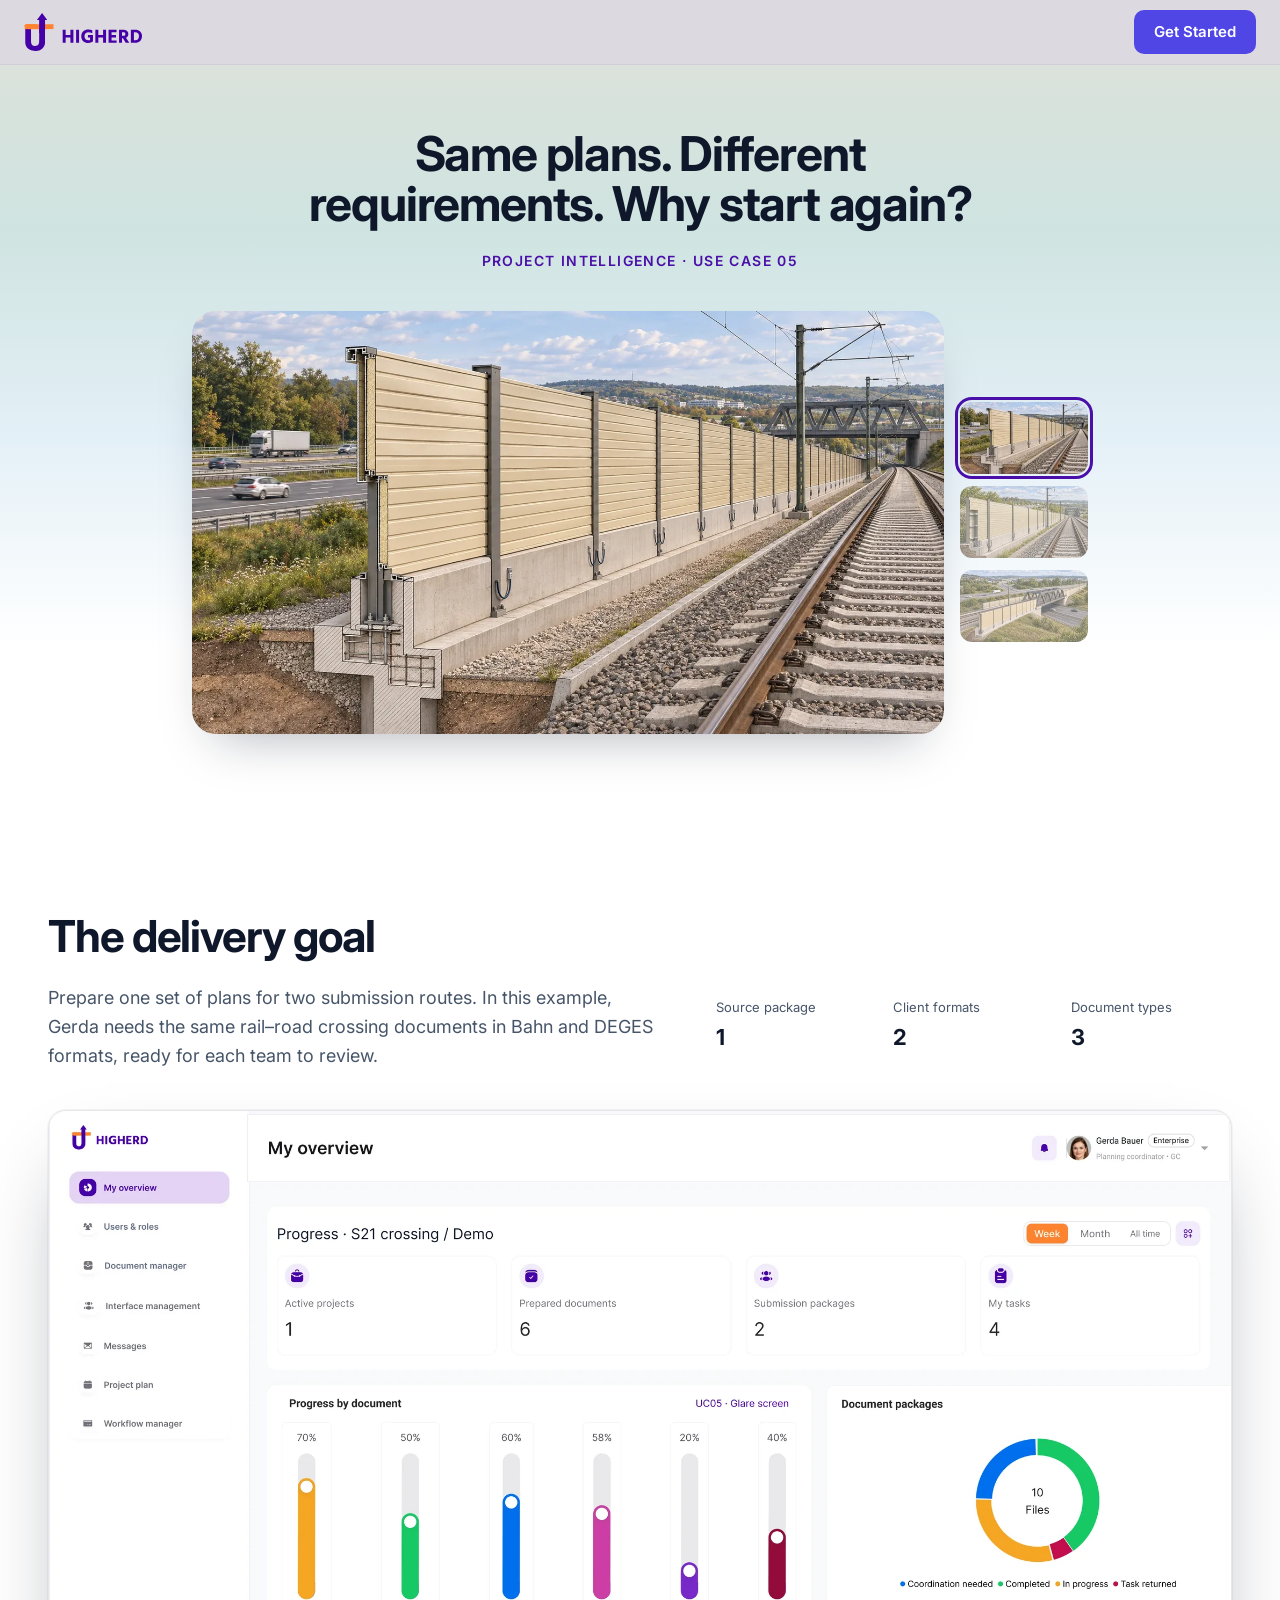
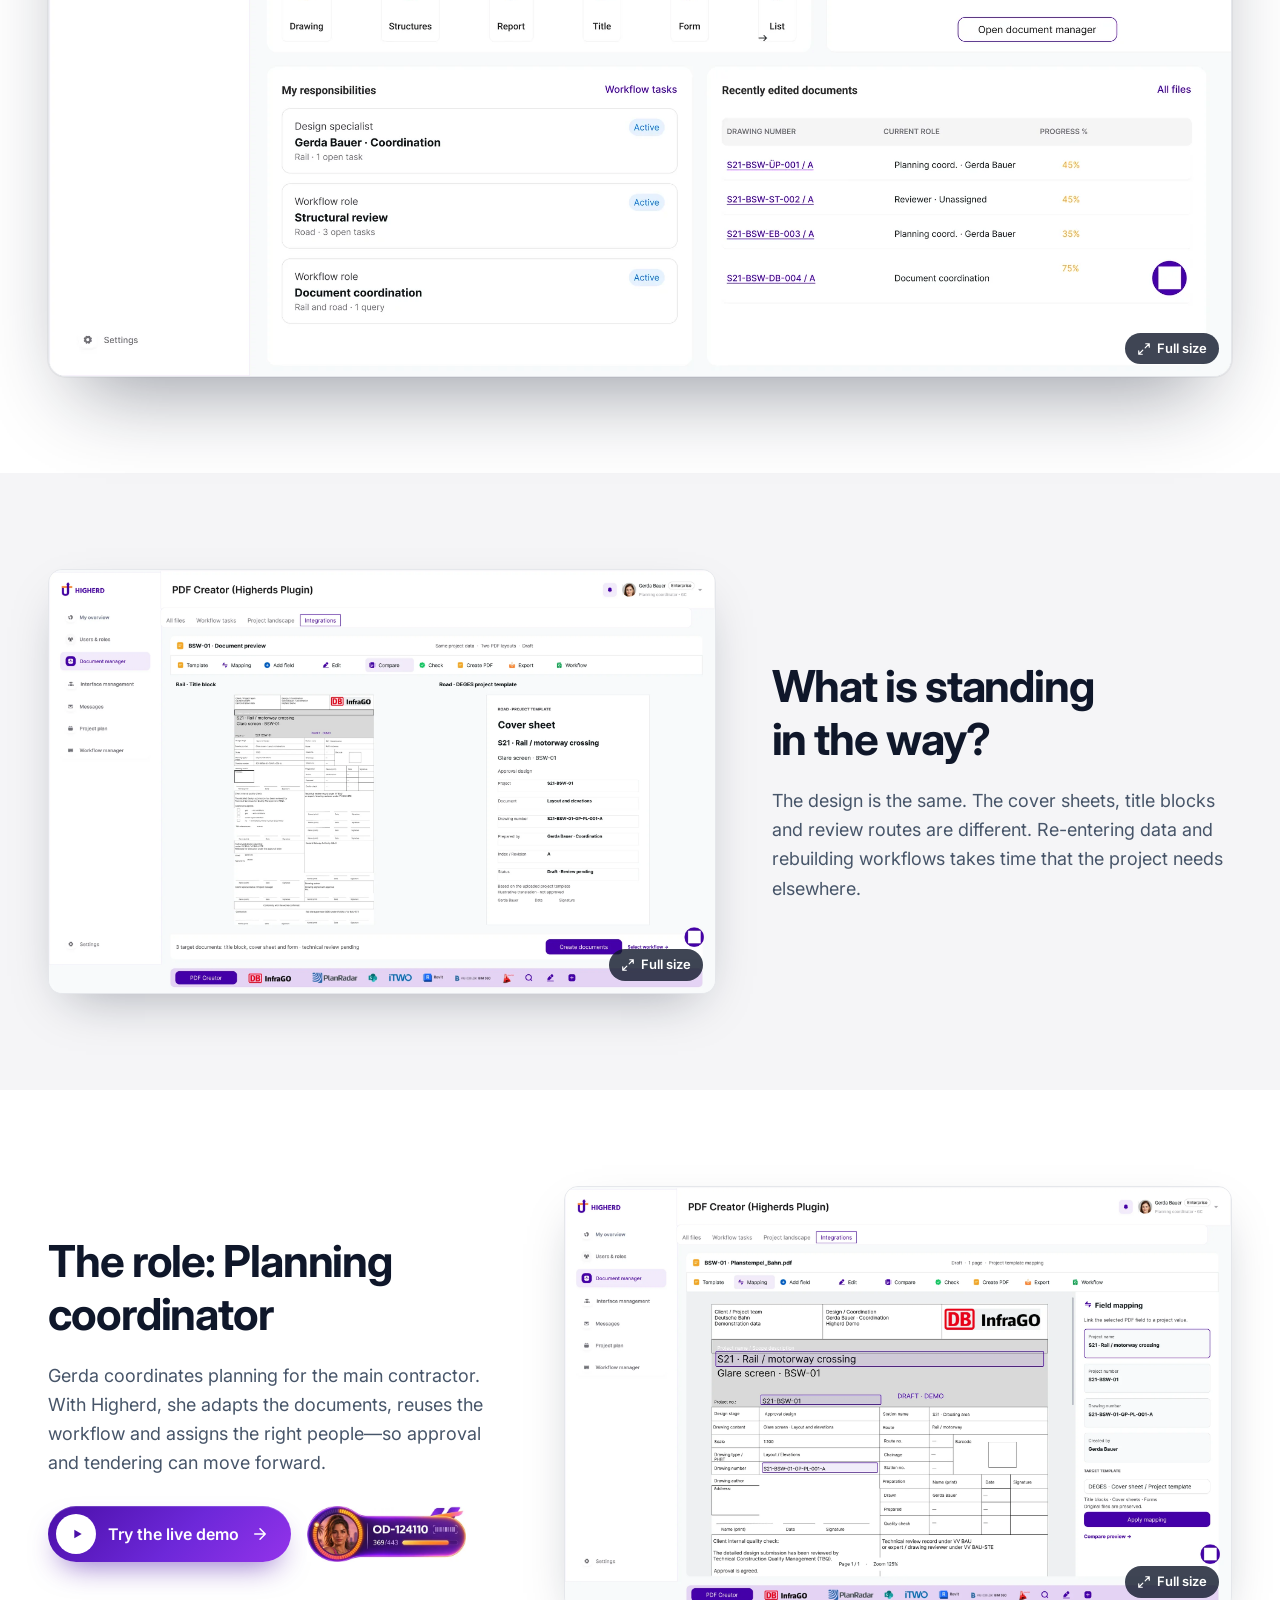
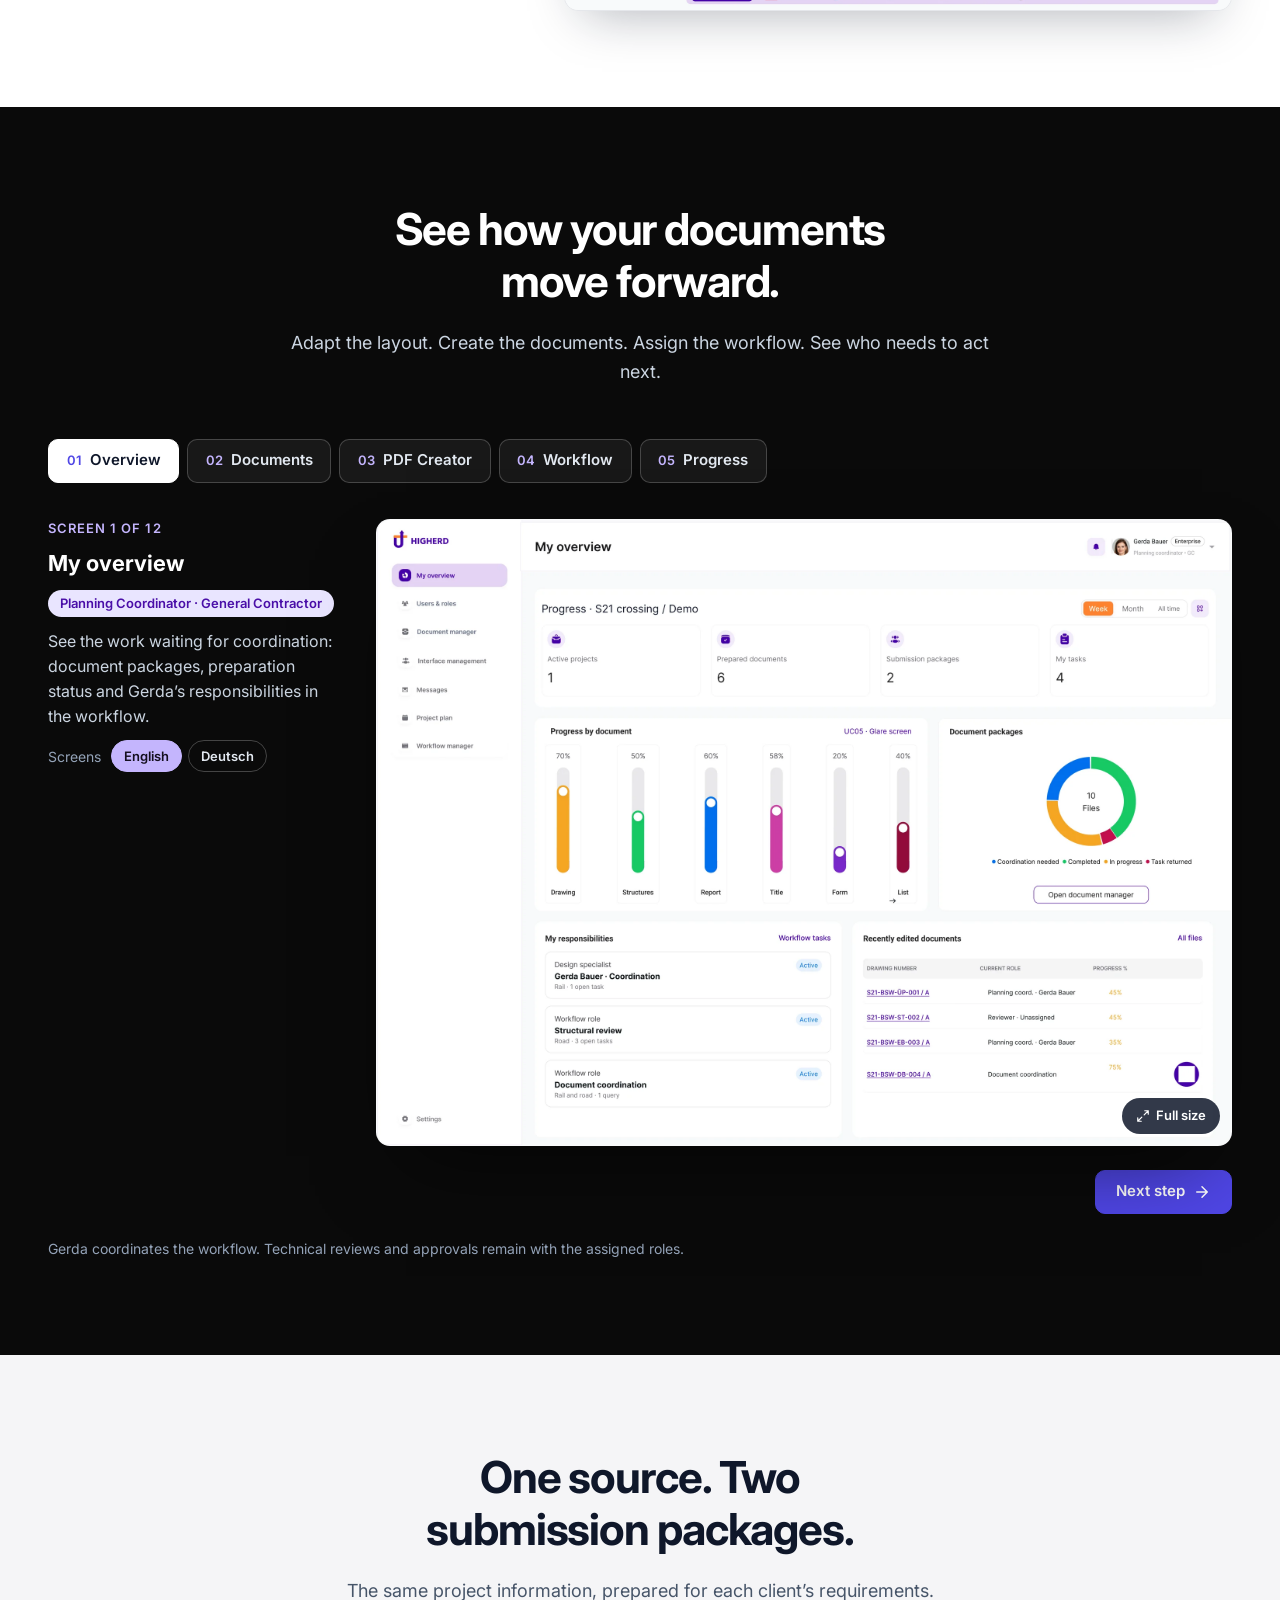
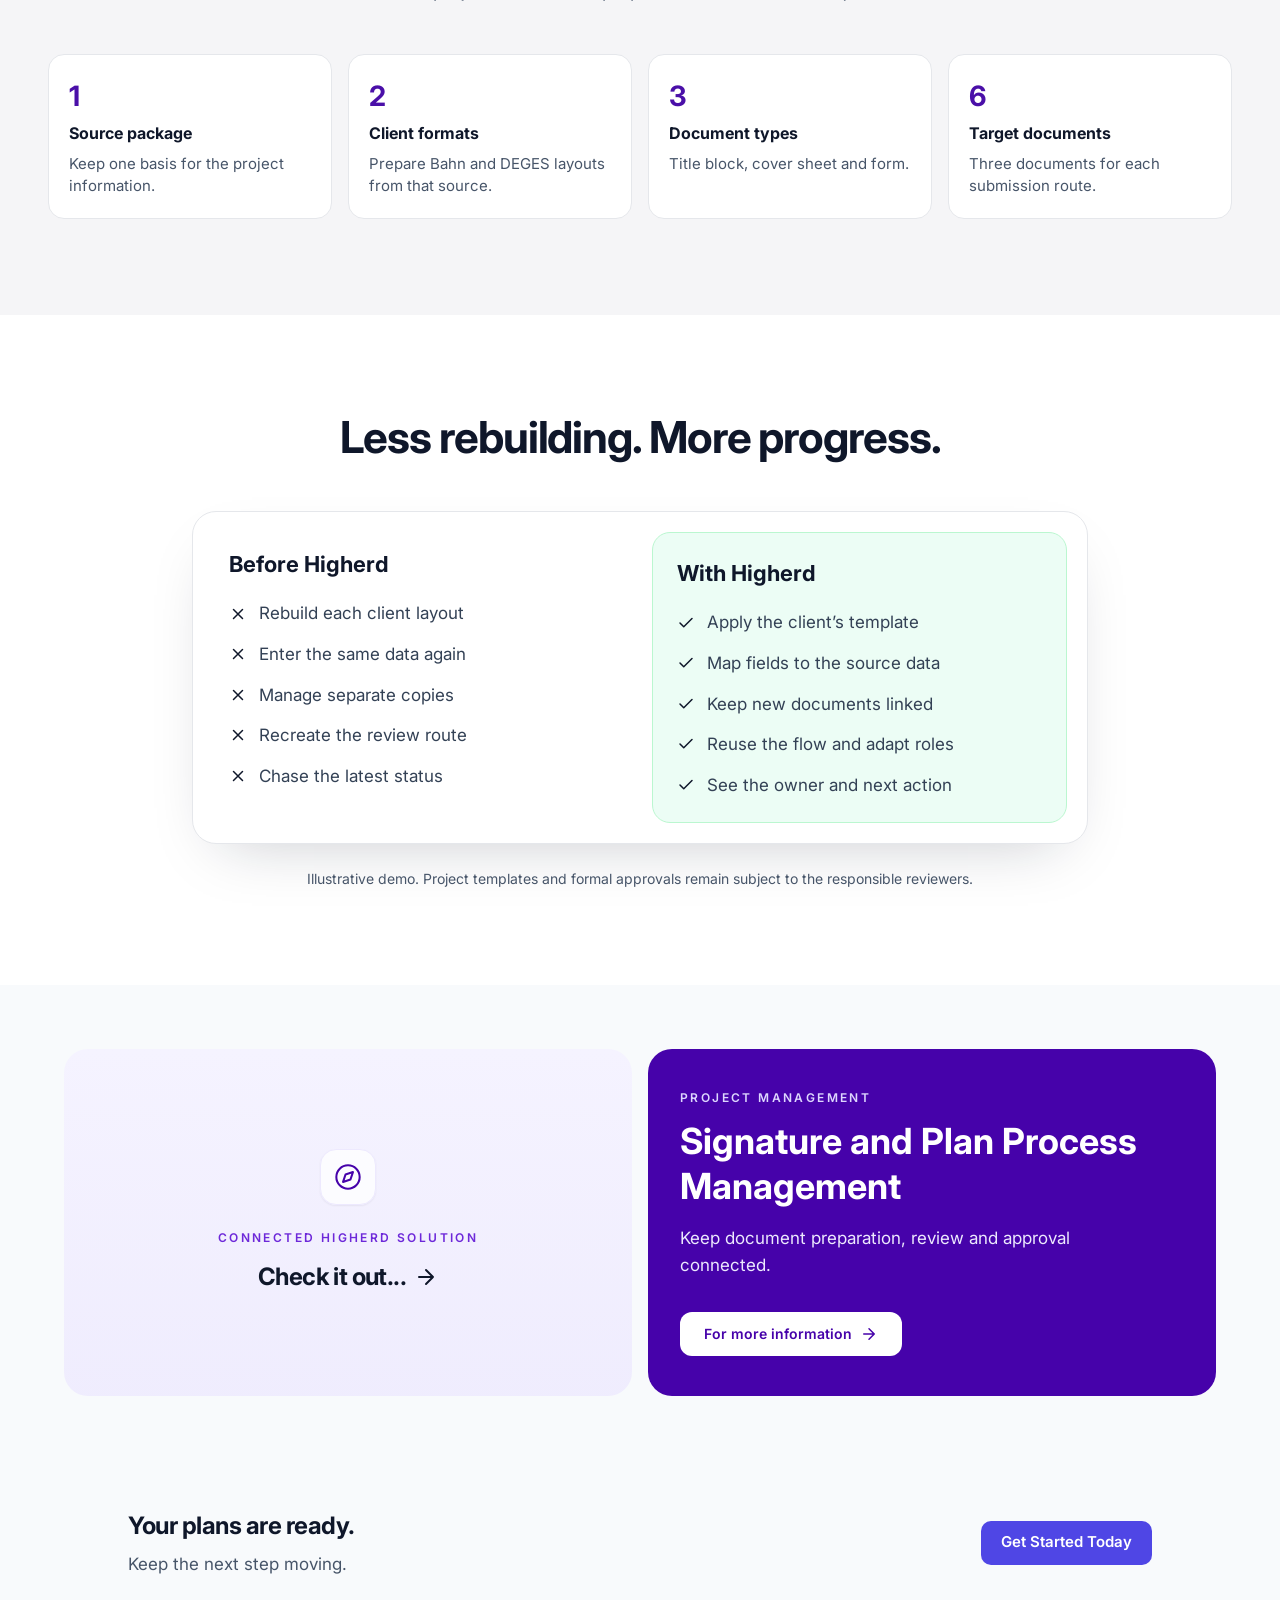
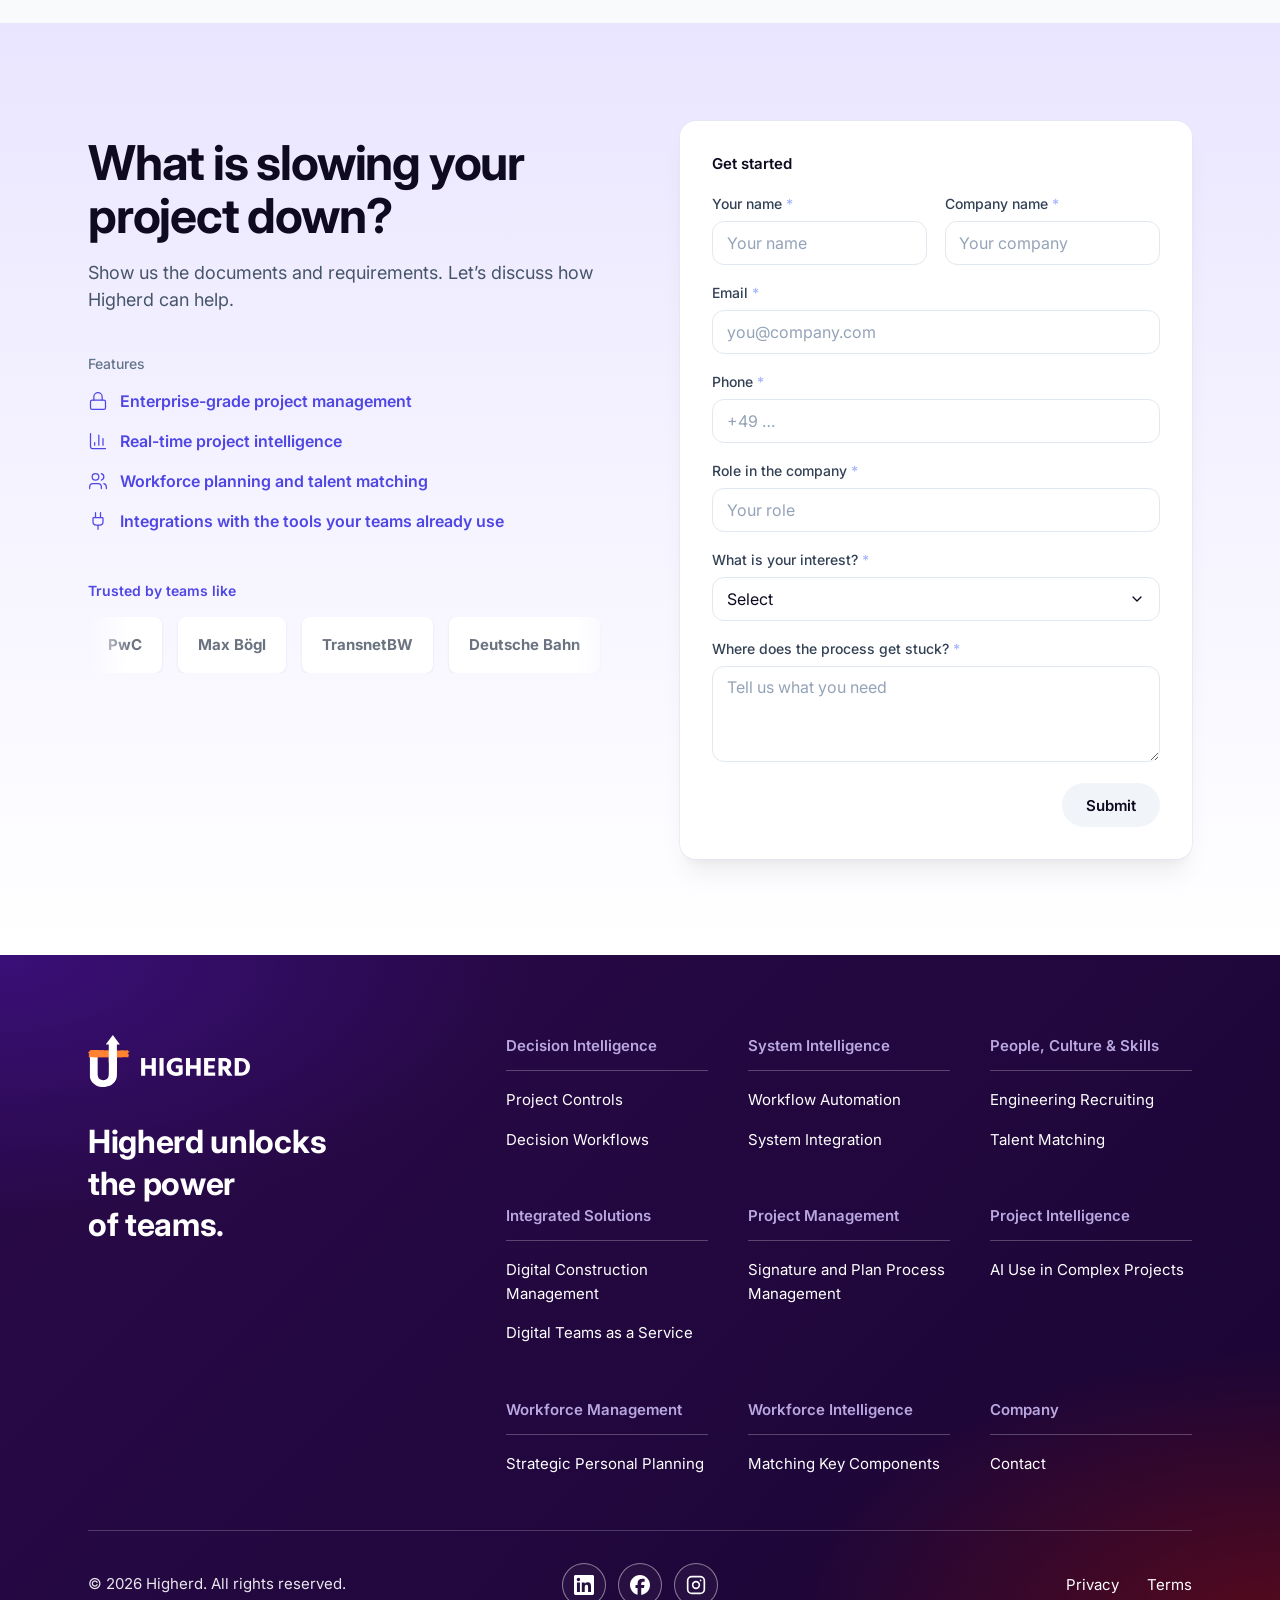
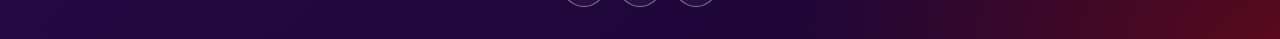
==== commit b7e37990: "Show the OD-124110 badge beside the UC05 demo button" ====
--- a/pi-demo-2026-UC05/index.html
+++ b/pi-demo-2026-UC05/index.html
@@ -27,7 +27,7 @@
 
   <link rel="stylesheet" href="/css/style.css?v=11">
   <link rel="stylesheet" href="/css/uc06.css?v=14">
-  <link rel="stylesheet" href="/css/uc05.css?v=6">
+  <link rel="stylesheet" href="/css/uc05.css?v=8">
   <script src="/js/main.js?v=10" defer></script>
   <script src="/js/uc05.js?v=3" defer></script>
 </head>
@@ -171,7 +171,7 @@
           <p class="uc-copy">Gerda coordinates planning for the main contractor. With Higherd, she adapts the documents, reuses the workflow and assigns the right people—so approval and tendering can move forward.</p>
           <div class="uc-demo-row">
             <a class="uc-btn uc-btn--demo" href="#journey"><span class="uc-btn--demo__play" aria-hidden="true"><svg viewBox="0 0 24 24" focusable="false"><path d="M8 5.5v13l11-6.5z"/></svg></span>Try the live demo<svg class="uc-btn--demo__arrow" aria-hidden="true" focusable="false"><use href="#icon-arrow-right"/></svg></a>
-            <img class="uc-demo-row__icon" src="/assets/img/higherd-mark.svg" alt="" width="56" height="56" decoding="async">
+            <img class="uc-demo-row__icon" src="/assets/img/uc05/demo-badge.webp" alt="" width="453" height="160" decoding="async">
           </div>
         </div>
         <a class="uc-shot" href="/assets/img/uc05/en/03-pdf-creator-mapping.webp" target="_blank" rel="noopener" aria-label="Open the PDF Creator field mapping screen in full size (new tab)">
--- a/css/uc05.css
+++ b/css/uc05.css
@@ -216,7 +216,7 @@
   }
 }
 
-/* Role: demo button with the Higherd icon beside it */
+/* Role: demo button with the badge image beside it */
 .uc-demo-row {
   display: flex;
   flex-wrap: wrap;
@@ -231,7 +231,7 @@
 
 .uc-demo-row__icon {
   flex: none;
-  width: 56px;
+  width: auto;
   height: 56px;
 }
 
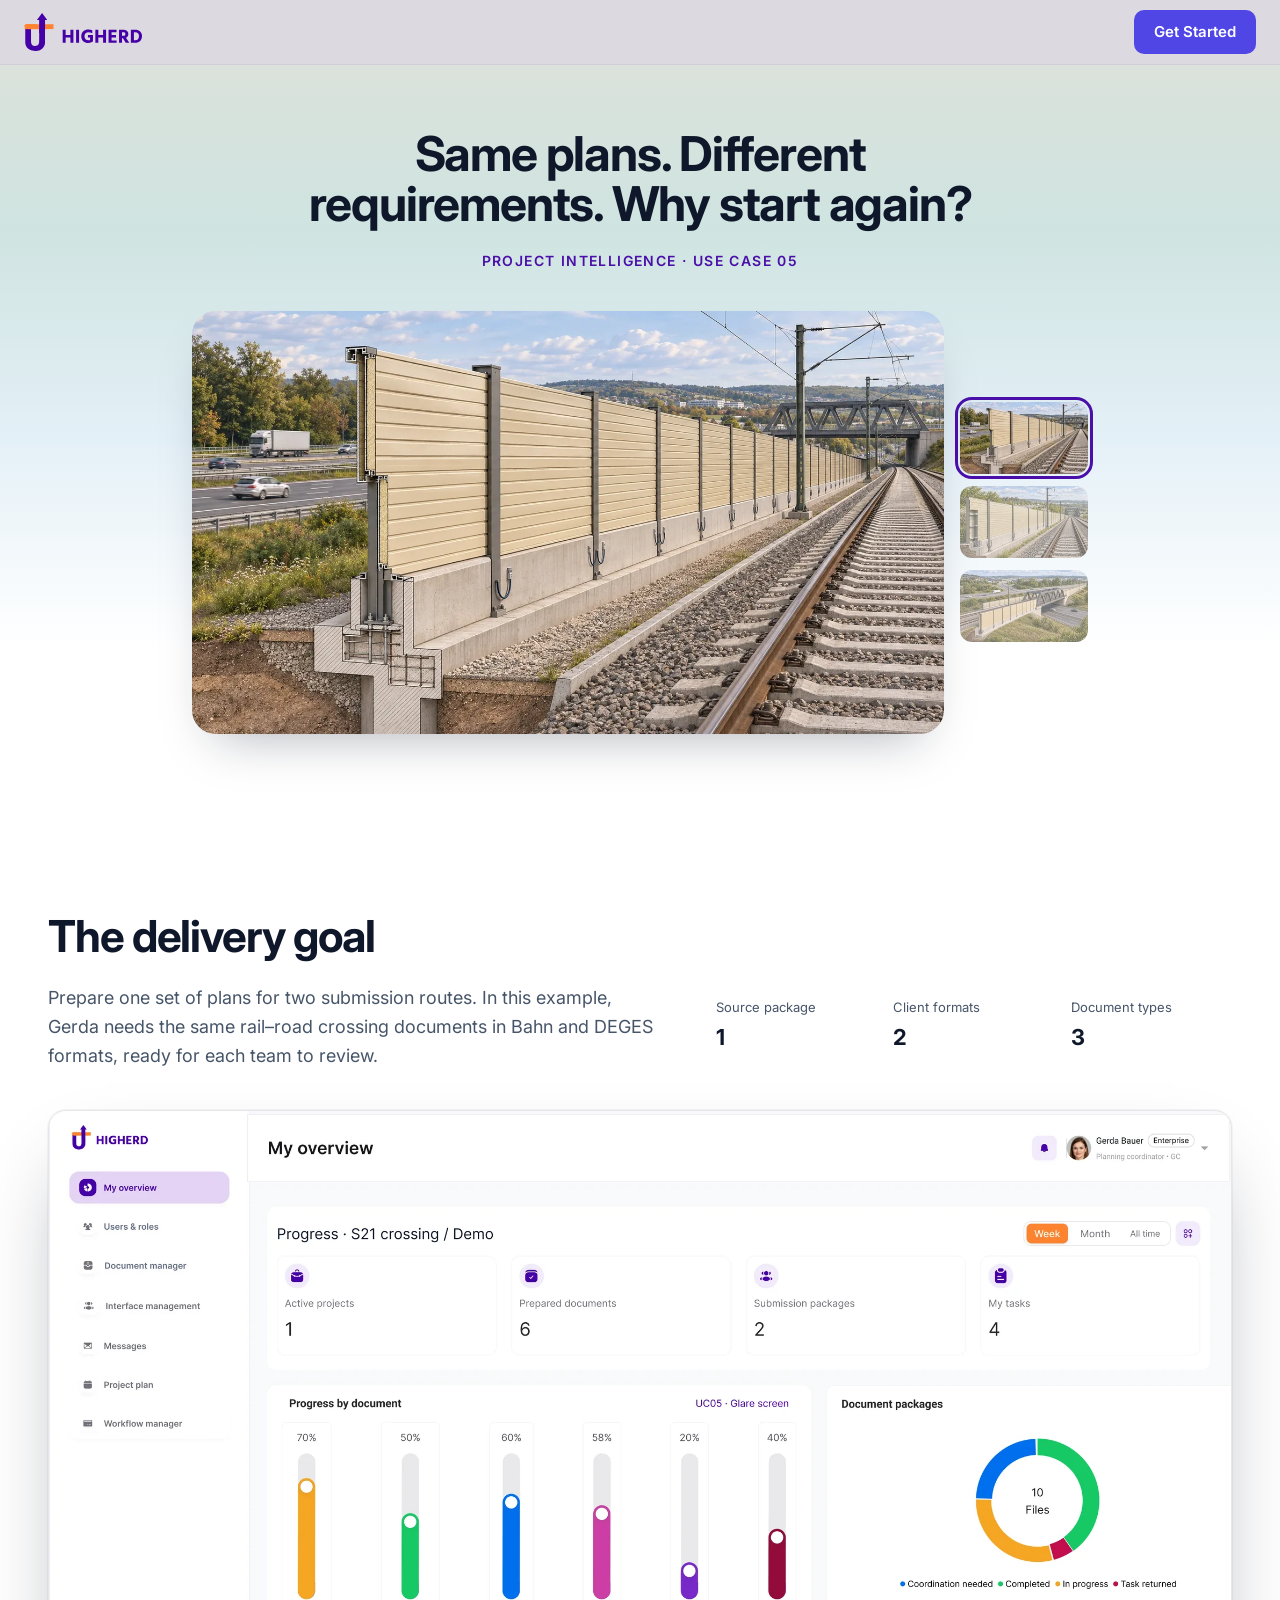
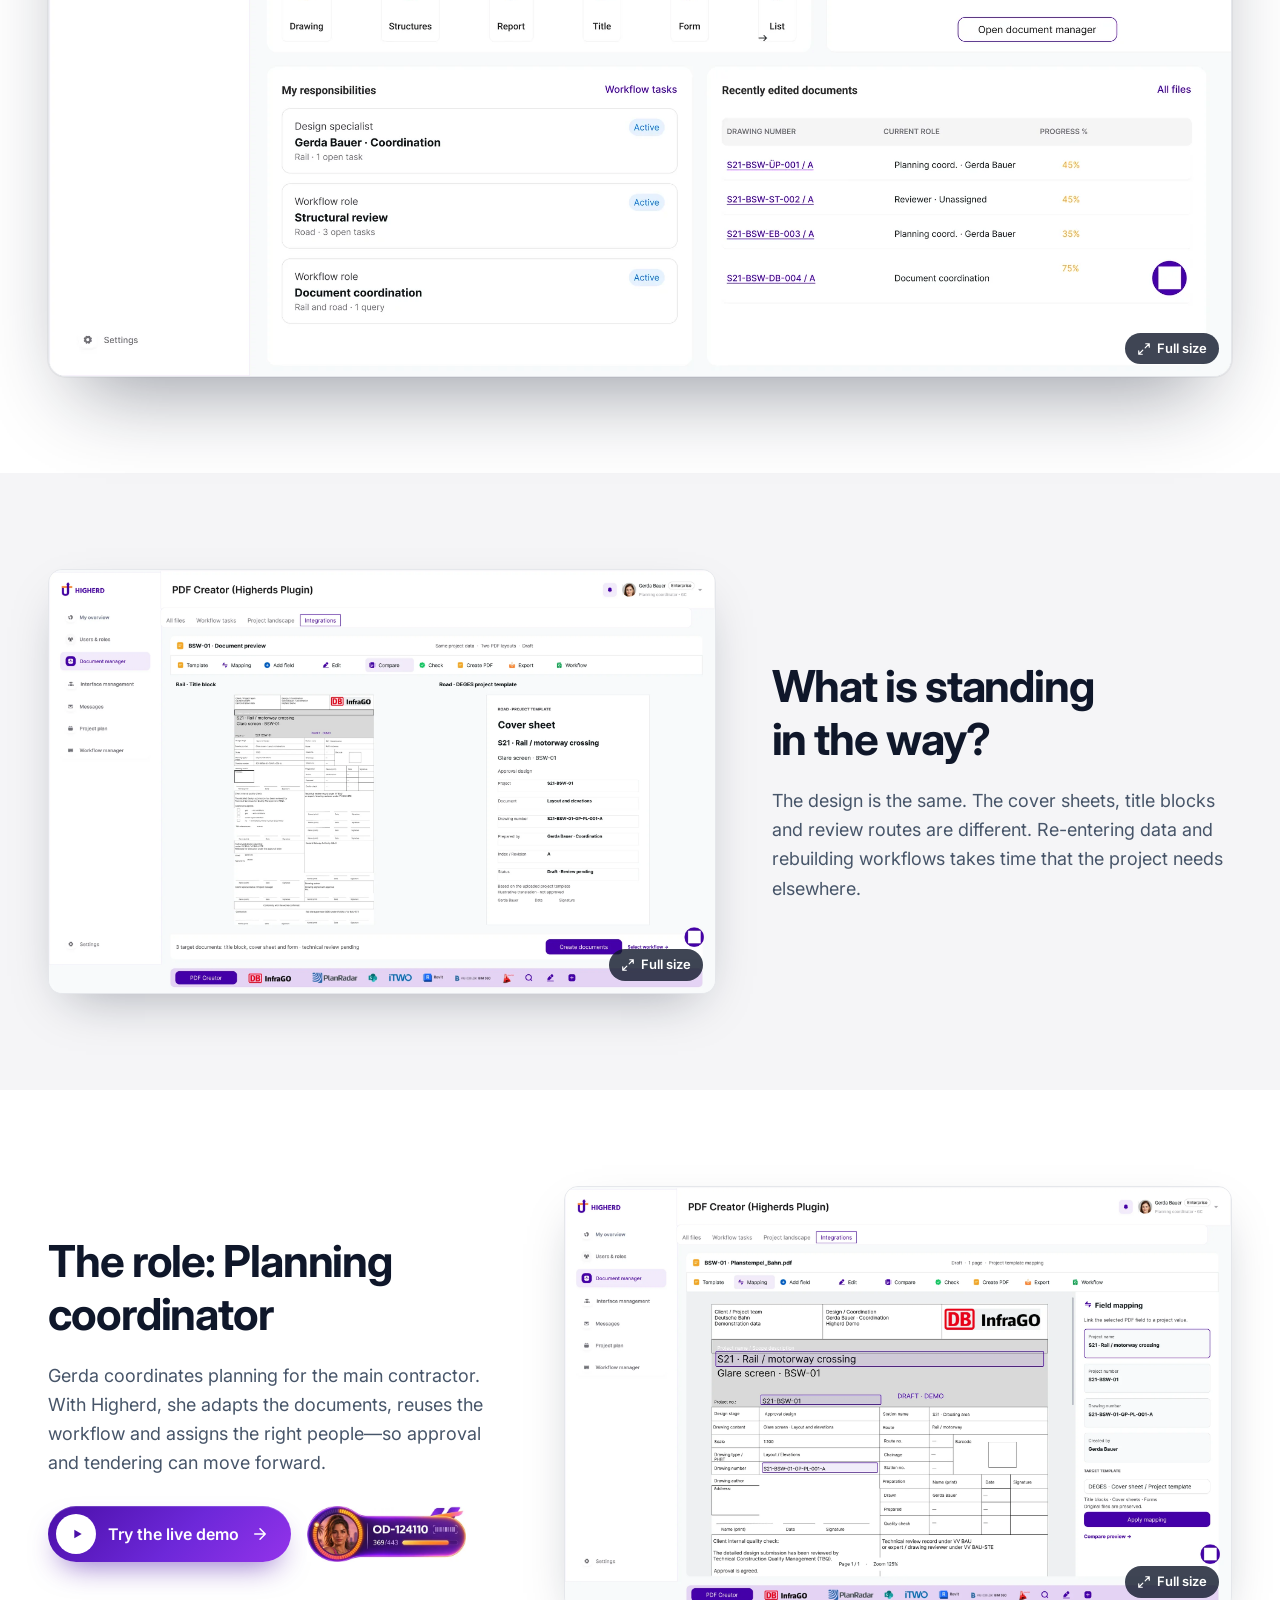
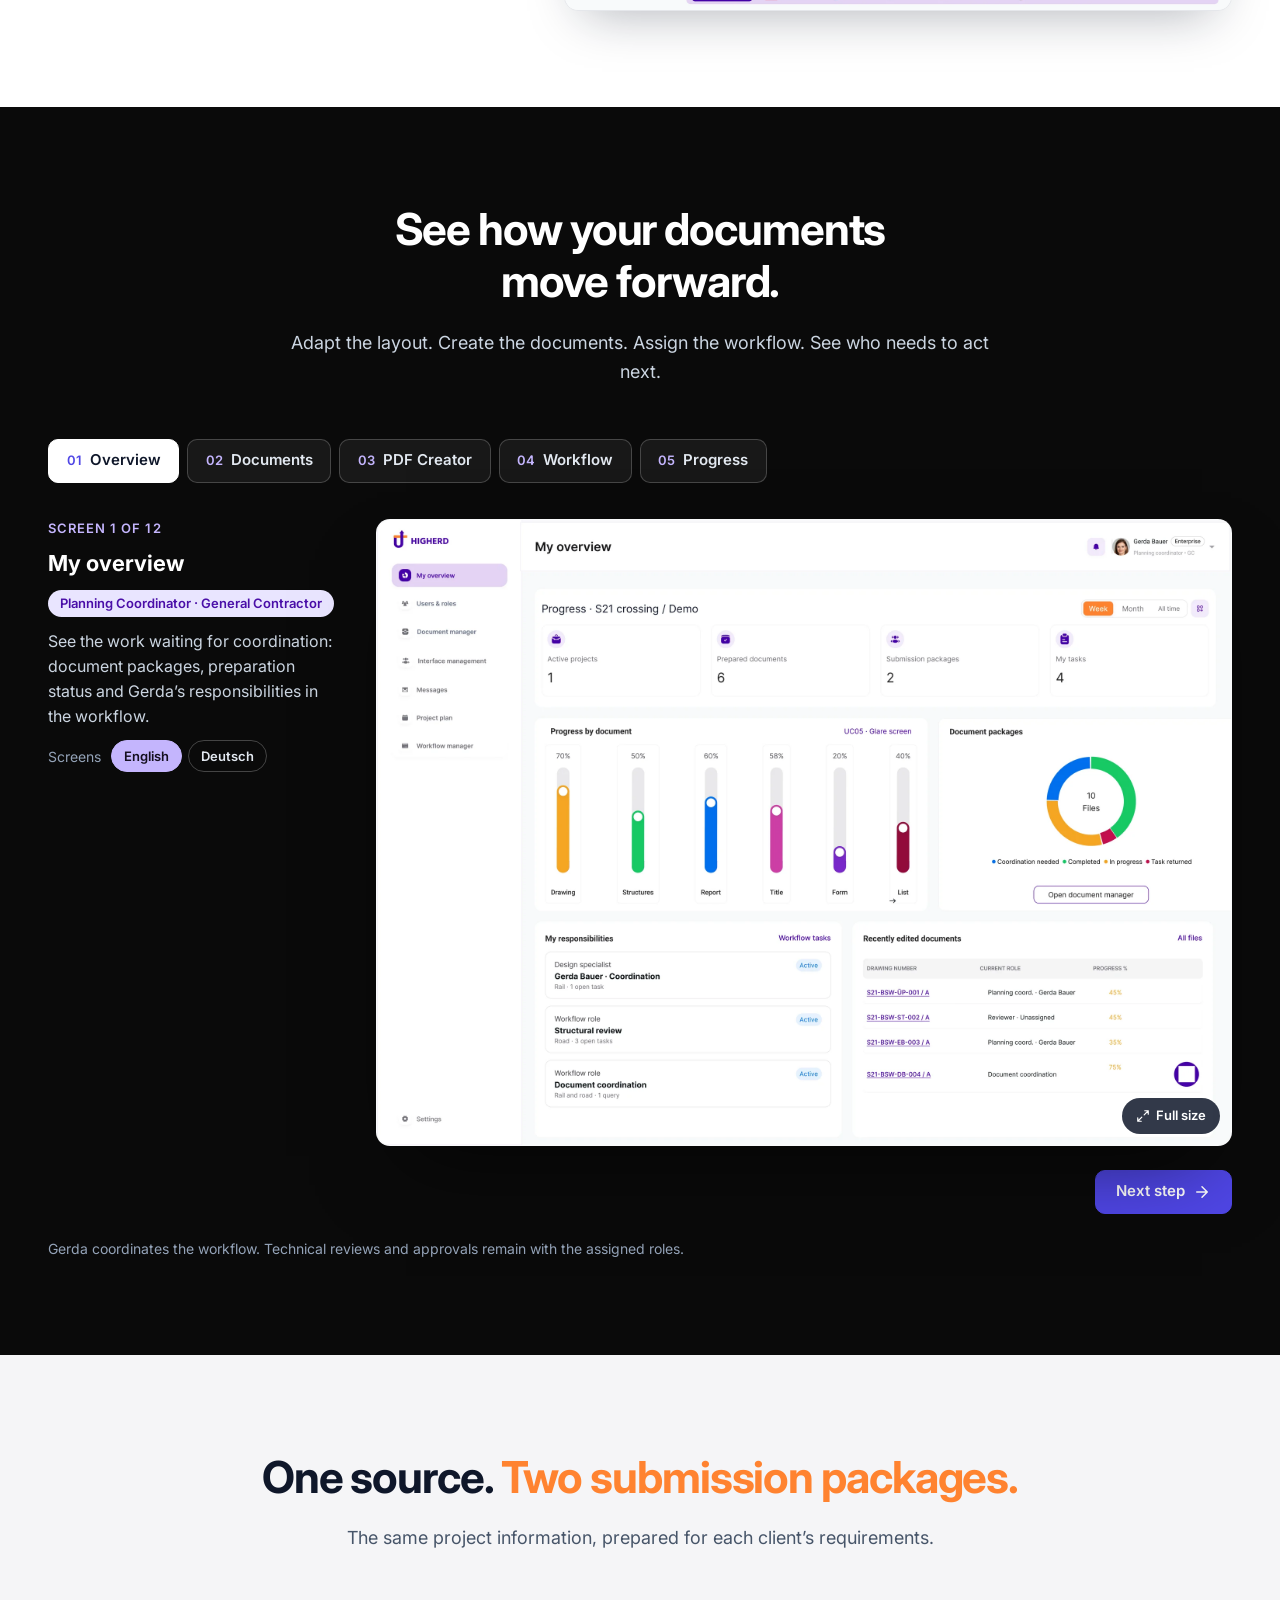
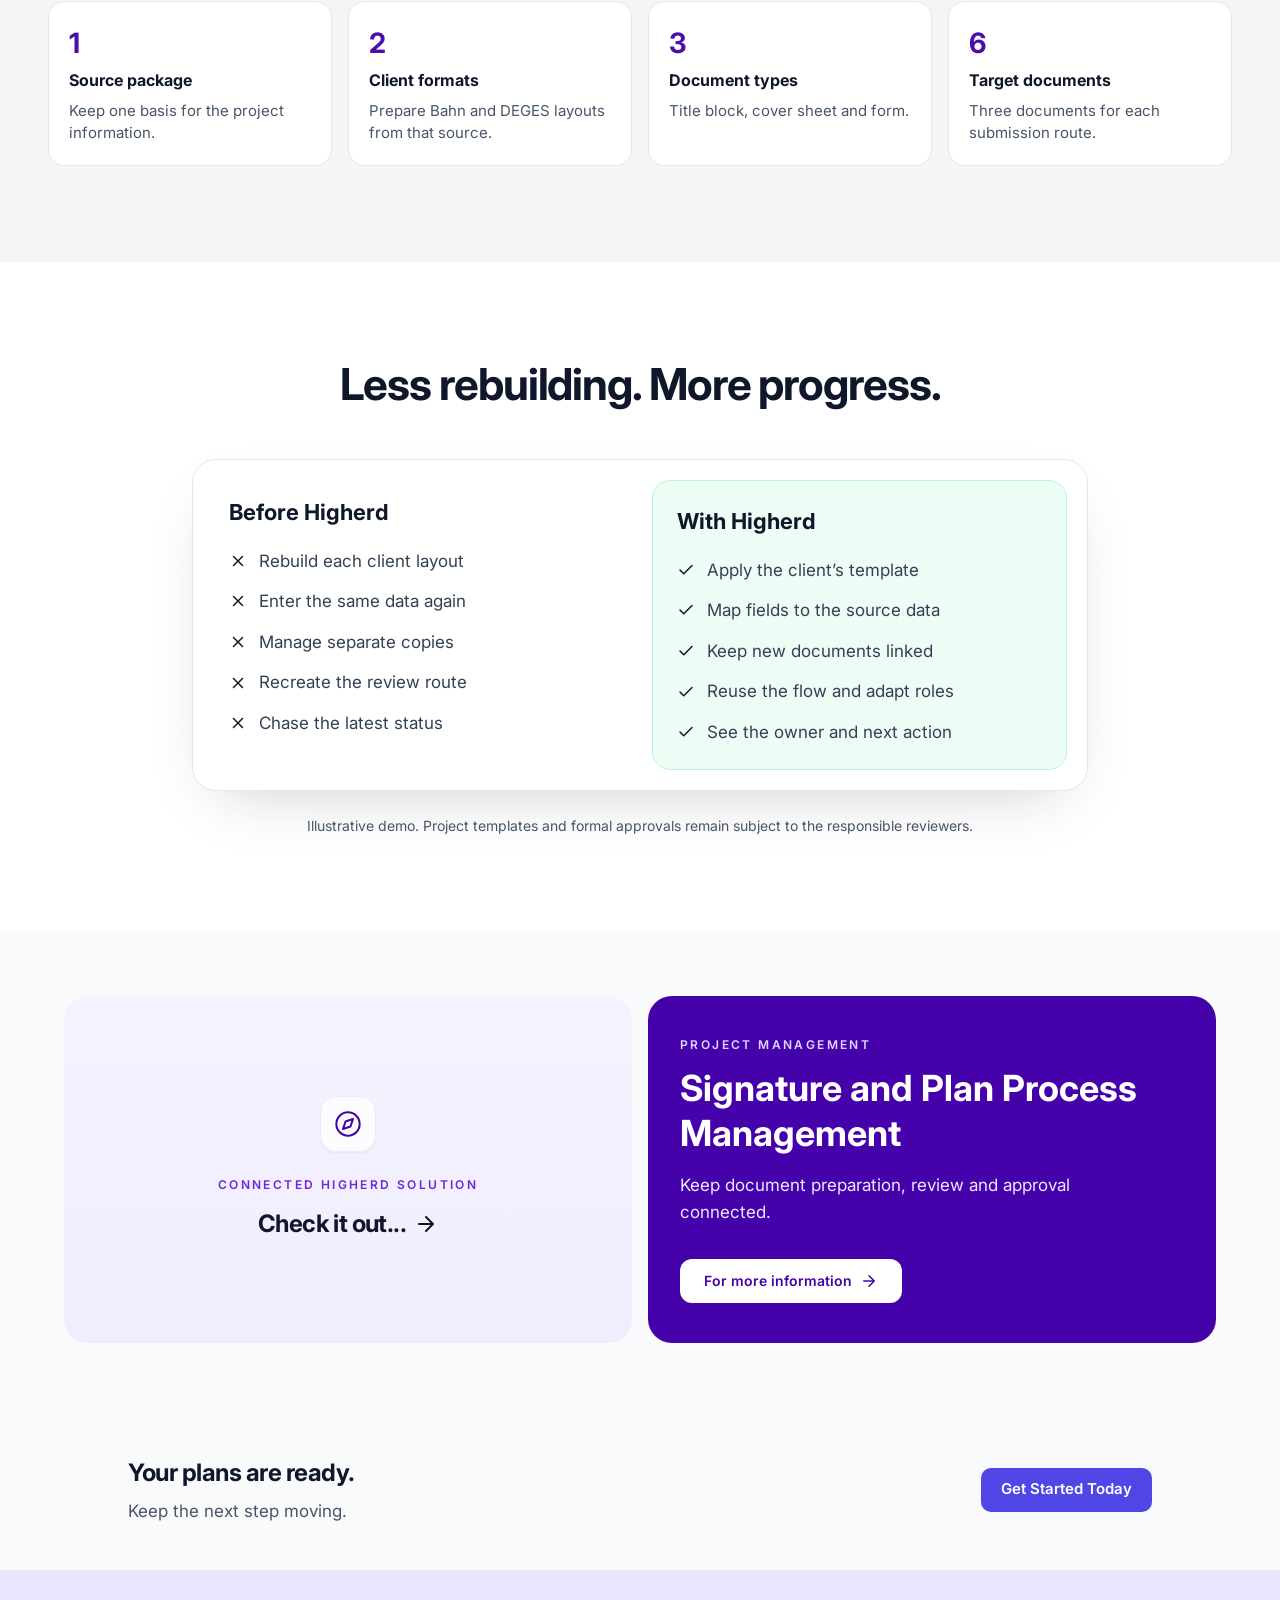
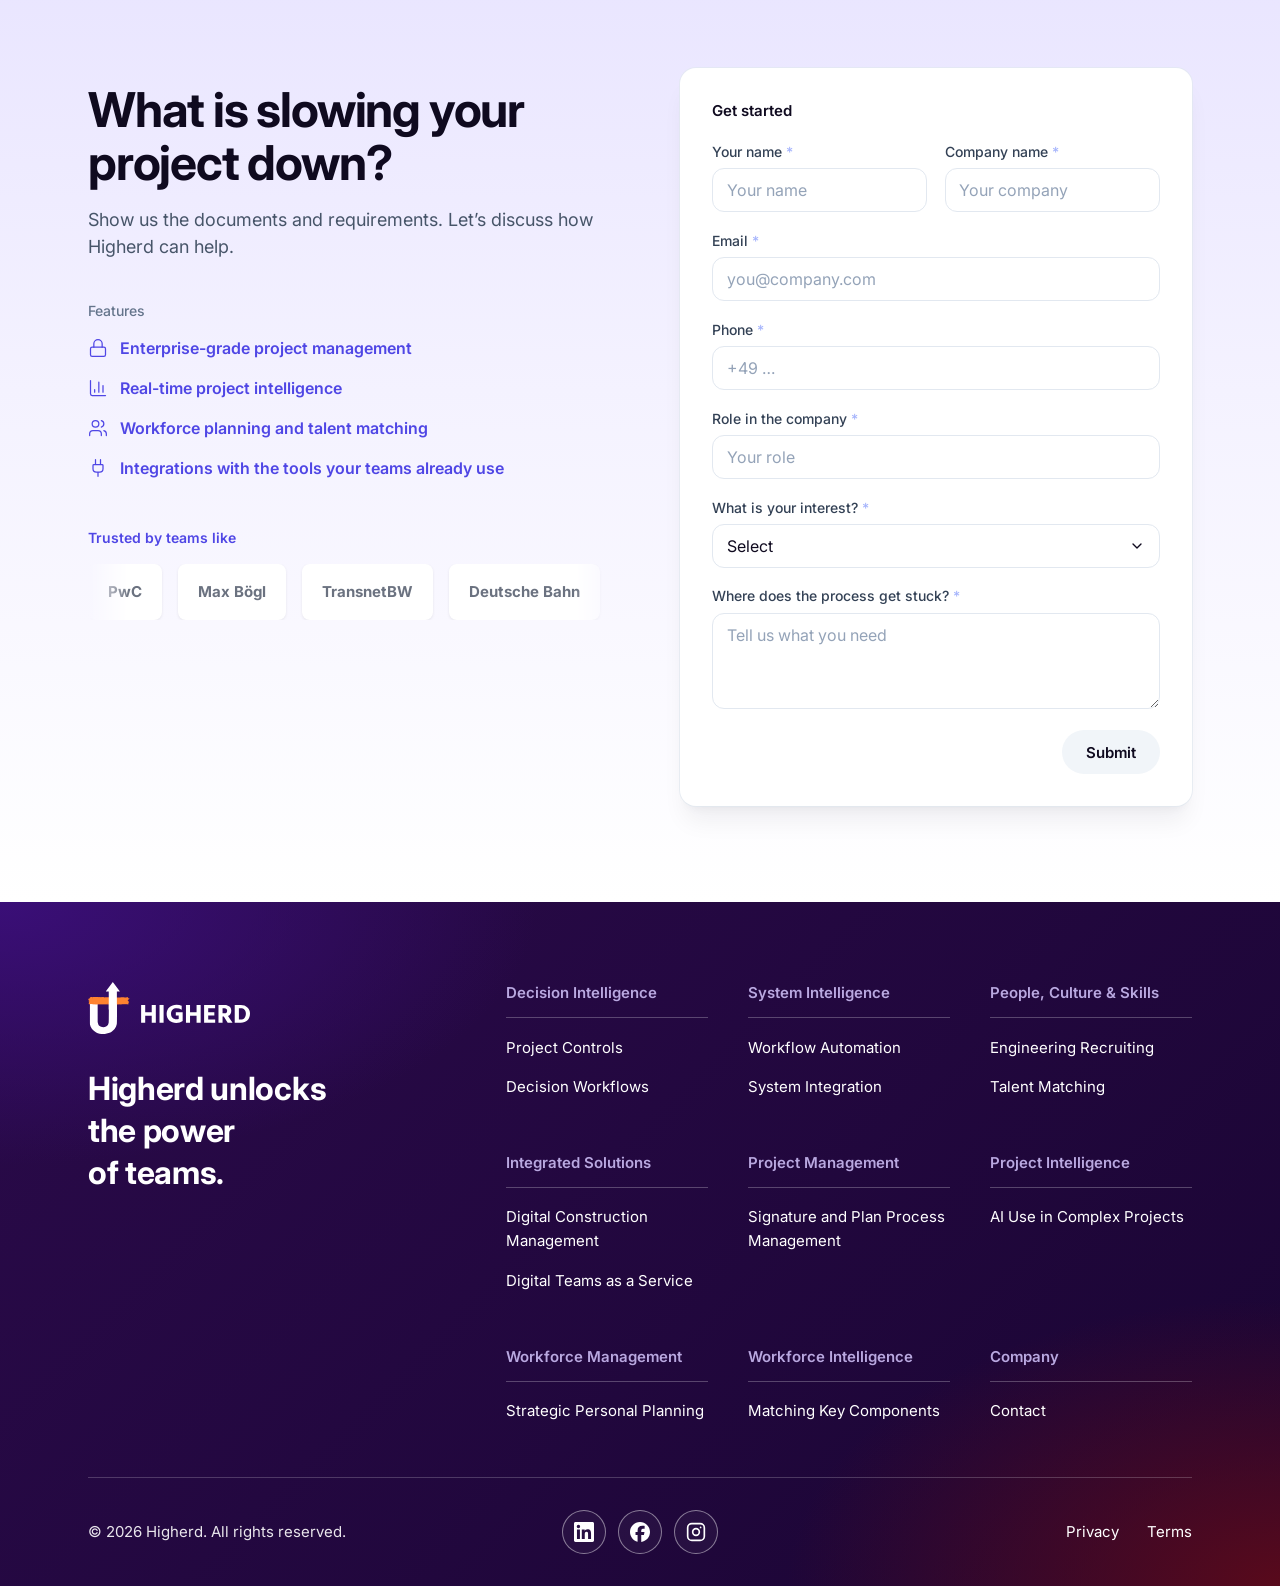
==== commit 478d1c39: "Put the UC05 numbers heading on one line with the second sentence in logo orange" ====
--- a/pi-demo-2026-UC05/index.html
+++ b/pi-demo-2026-UC05/index.html
@@ -27,7 +27,7 @@
 
   <link rel="stylesheet" href="/css/style.css?v=11">
   <link rel="stylesheet" href="/css/uc06.css?v=14">
-  <link rel="stylesheet" href="/css/uc05.css?v=8">
+  <link rel="stylesheet" href="/css/uc05.css?v=9">
   <script src="/js/main.js?v=10" defer></script>
   <script src="/js/uc05.js?v=3" defer></script>
 </head>
@@ -240,8 +240,8 @@
 
     <!-- ============ NUMBERS ============ -->
     <section class="uc-section uc-section--soft" id="numbers" aria-labelledby="numbers-title">
-      <div class="uc-center">
-        <h2 id="numbers-title" class="uc-title">One source. Two submission packages.</h2>
+      <div class="uc-center uc-center--wide">
+        <h2 id="numbers-title" class="uc-title uc-title--one-line">One source. <span class="uc-title__accent">Two submission packages.</span></h2>
         <p class="uc-copy">The same project information, prepared for each client’s requirements.</p>
       </div>
       <div class="uc-numbers uc-screens">
--- a/css/uc05.css
+++ b/css/uc05.css
@@ -335,3 +335,18 @@
     transition: none;
   }
 }
+
+/* "One source. Two submission packages." on one line, second sentence in the logo orange */
+.uc-center--wide {
+  max-width: 64rem;
+}
+
+.uc-title__accent {
+  color: #FF8330;
+}
+
+@media (min-width: 768px) {
+  .uc-title--one-line {
+    white-space: nowrap;
+  }
+}
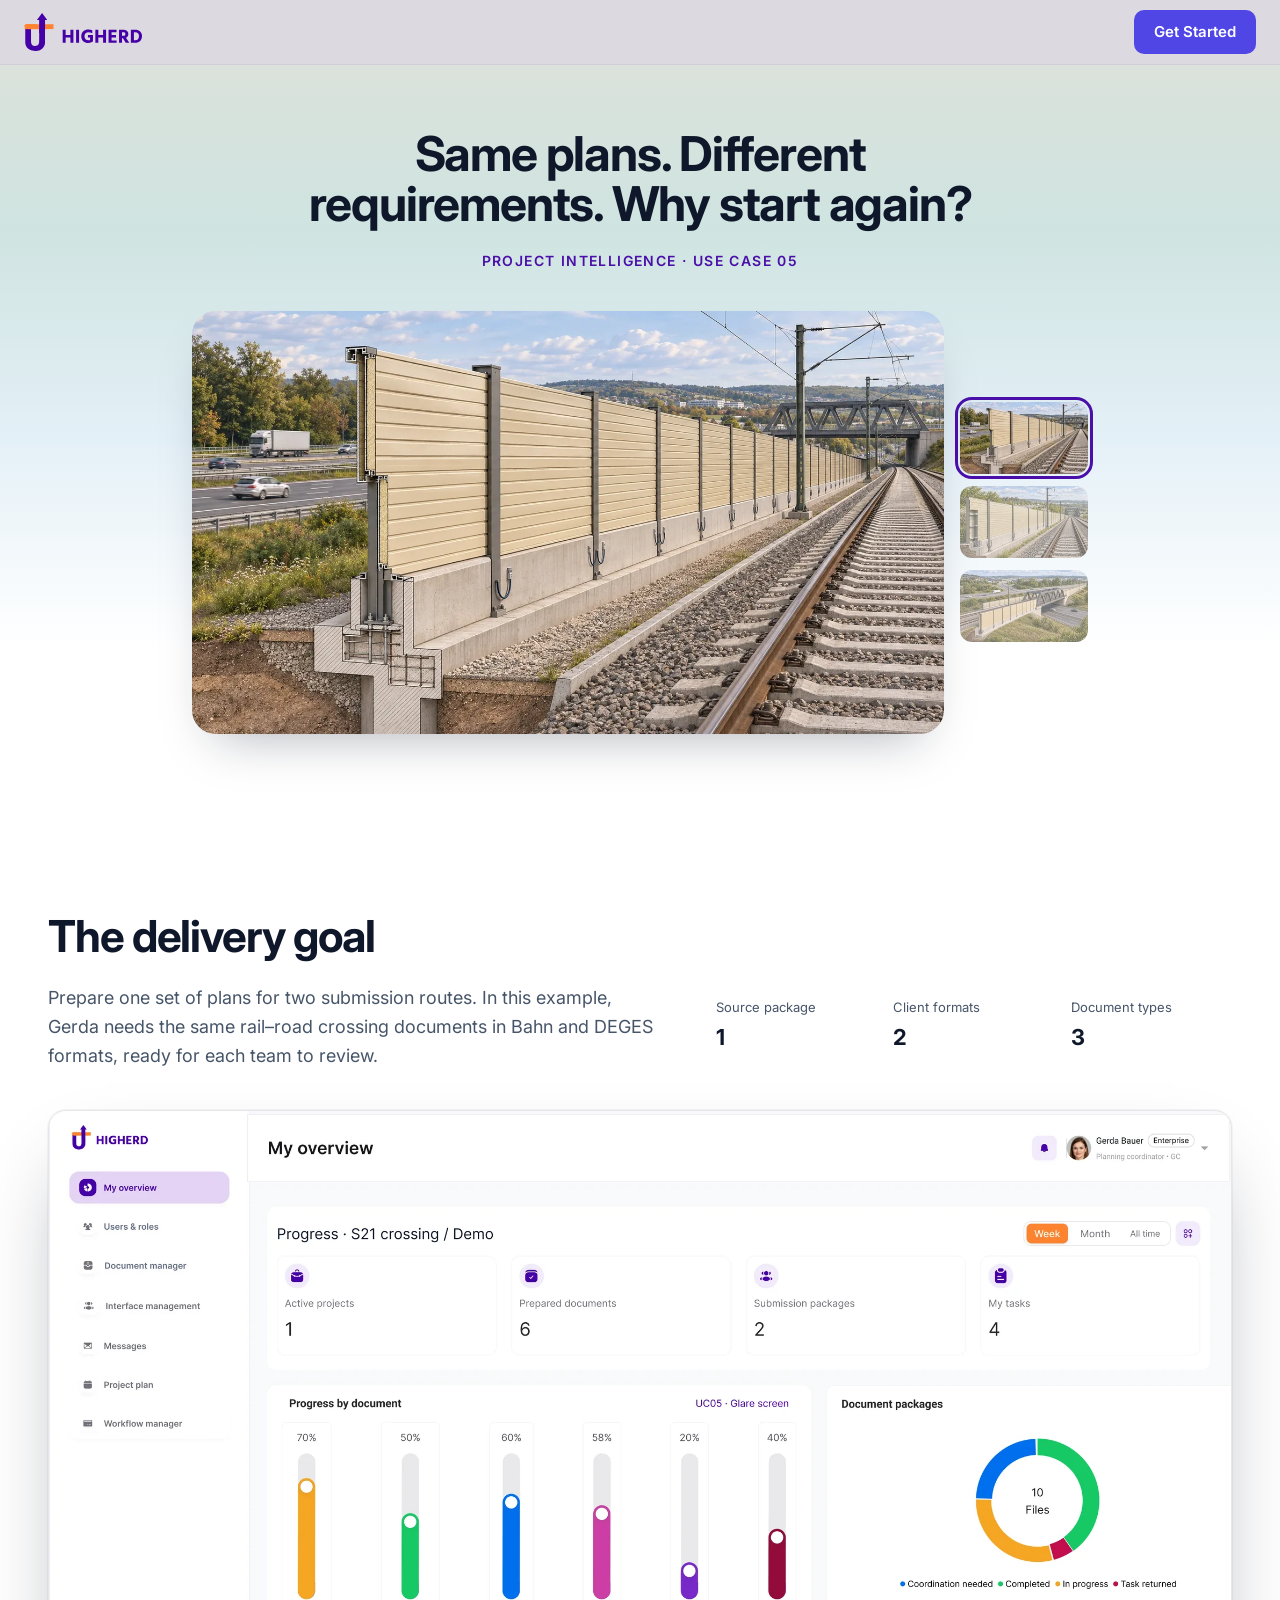
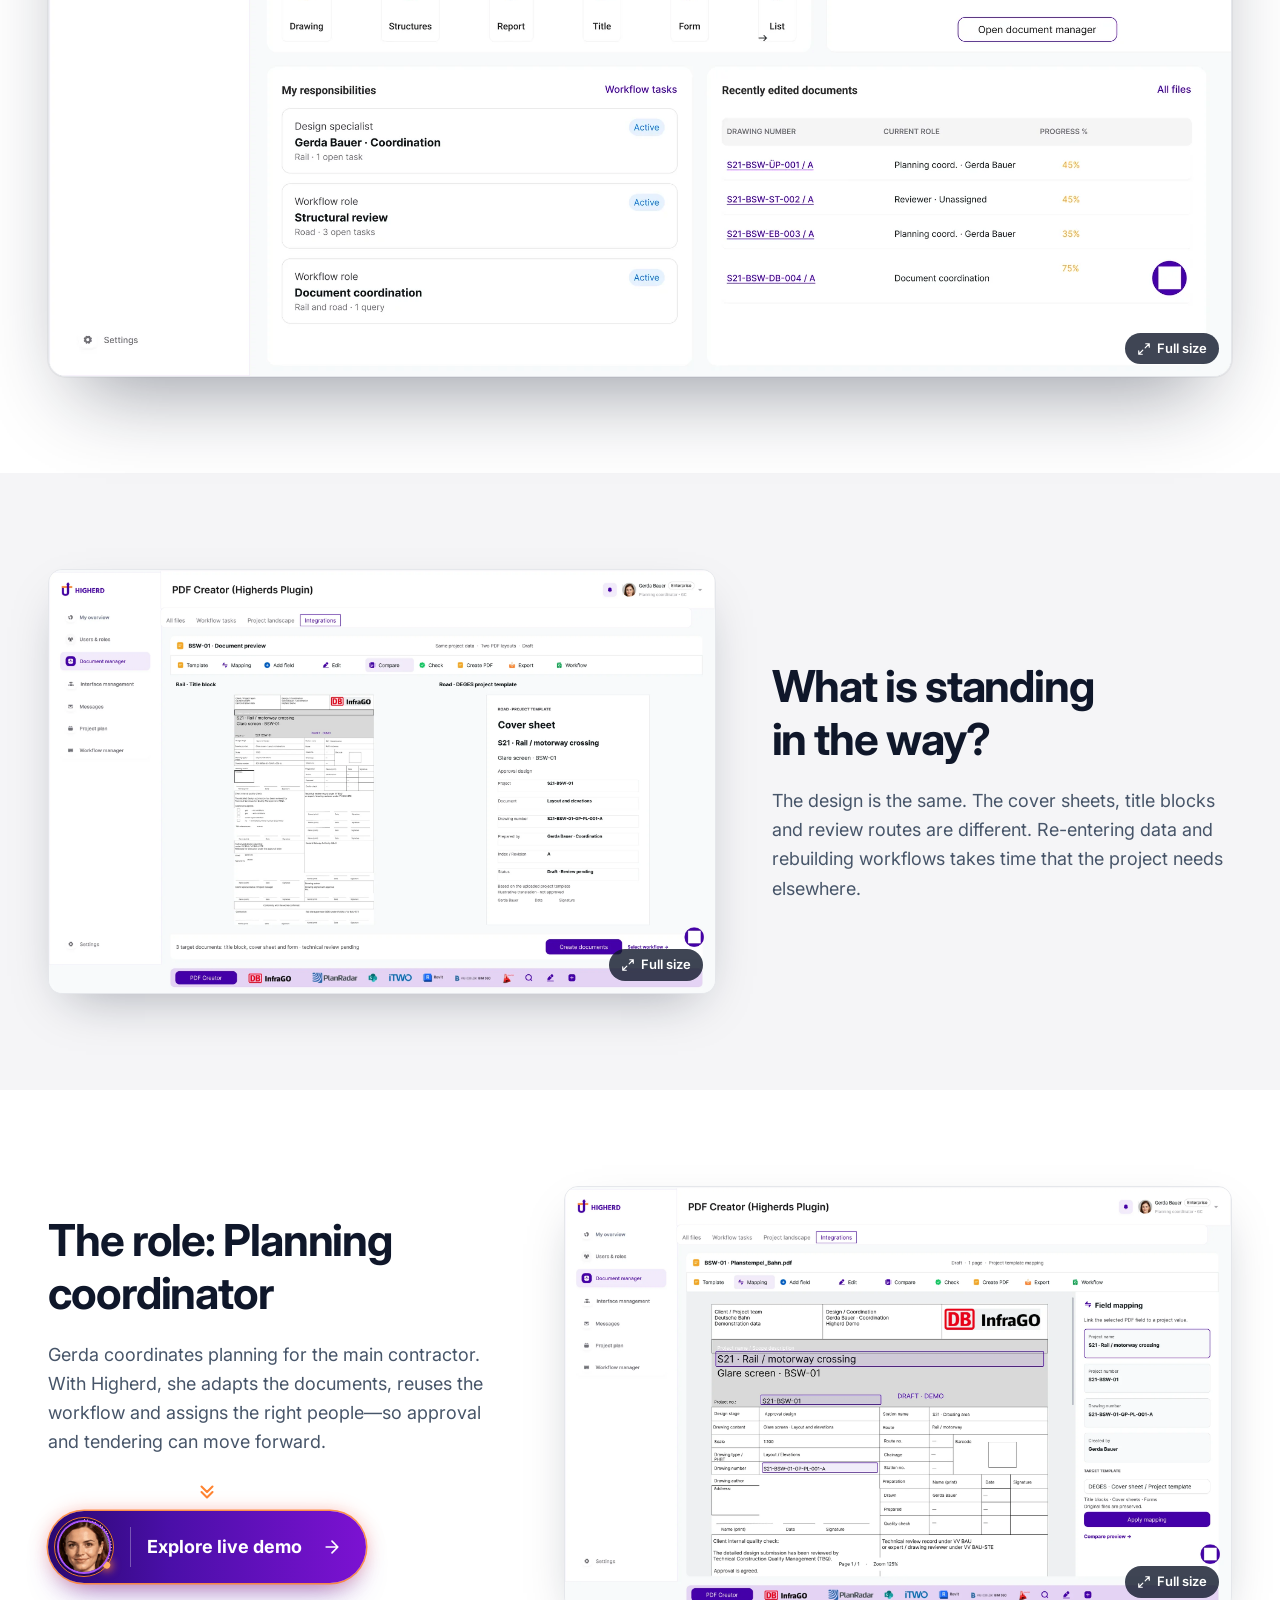
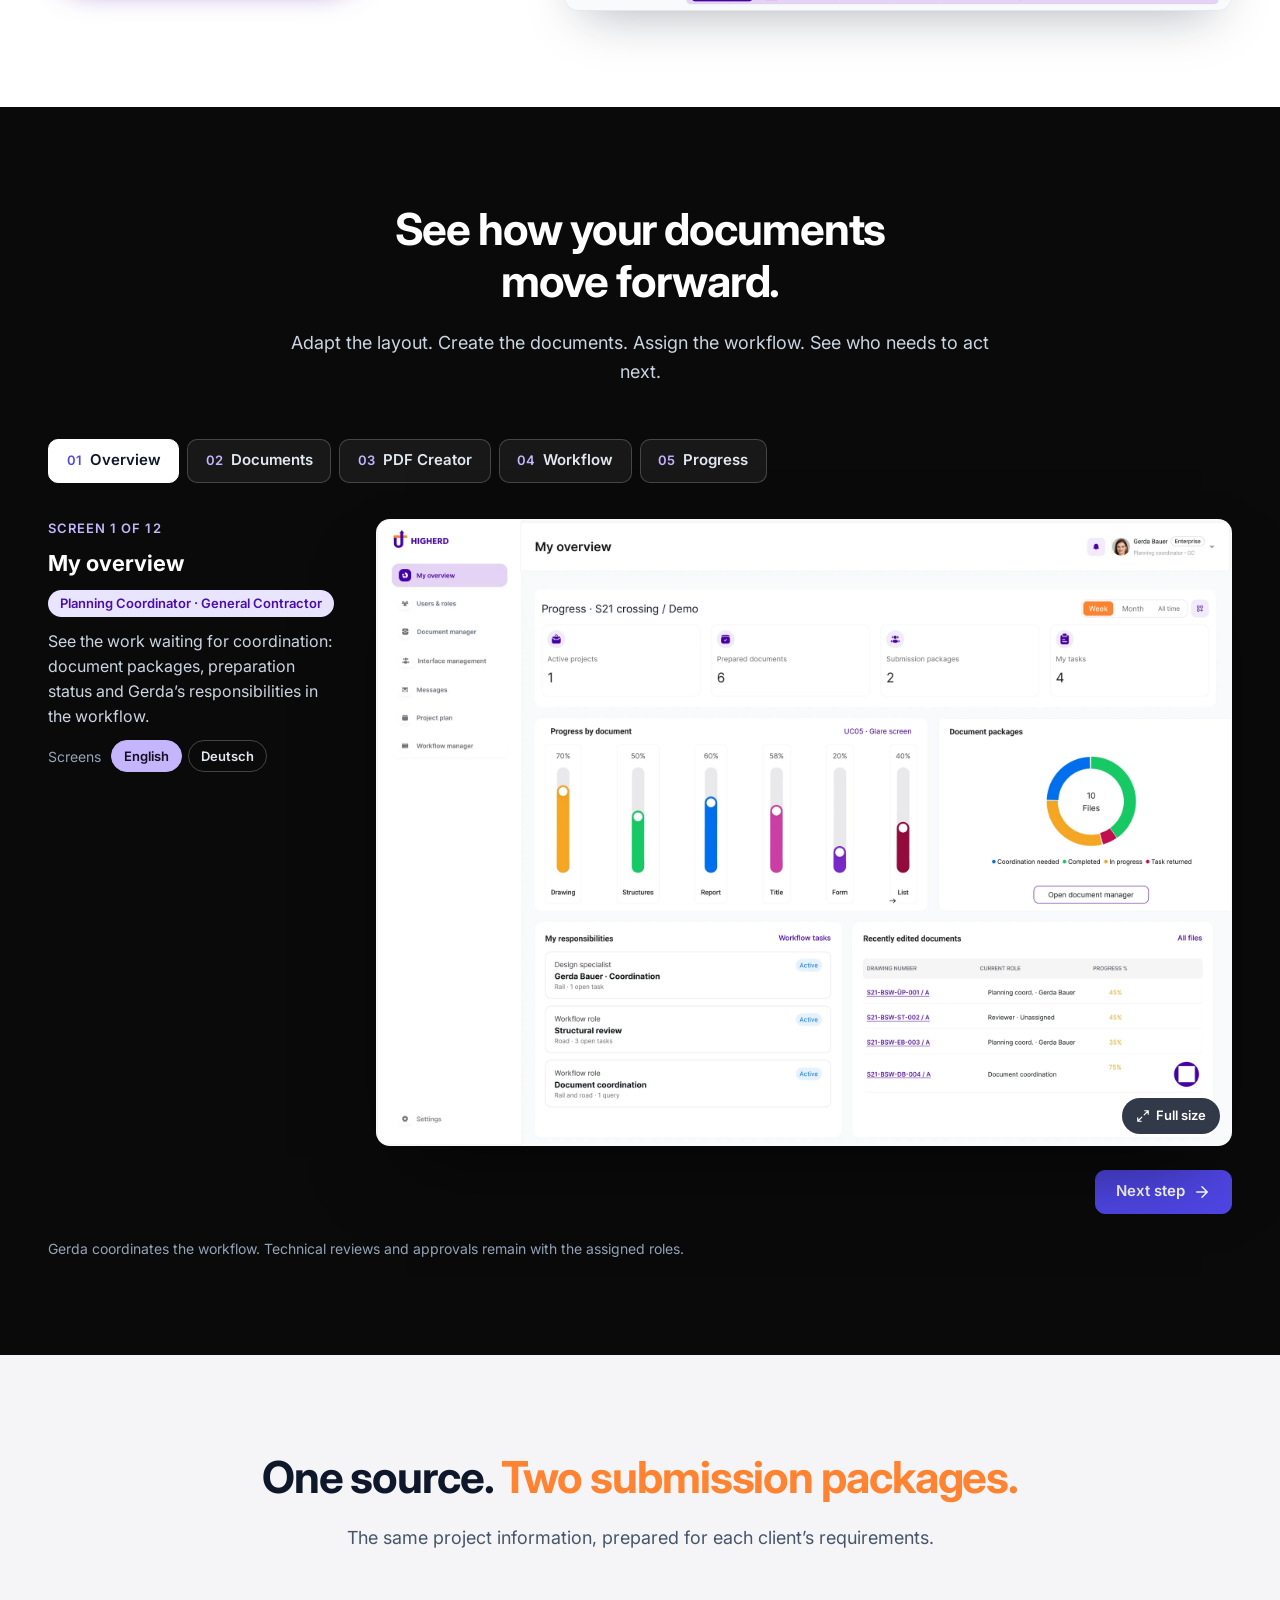
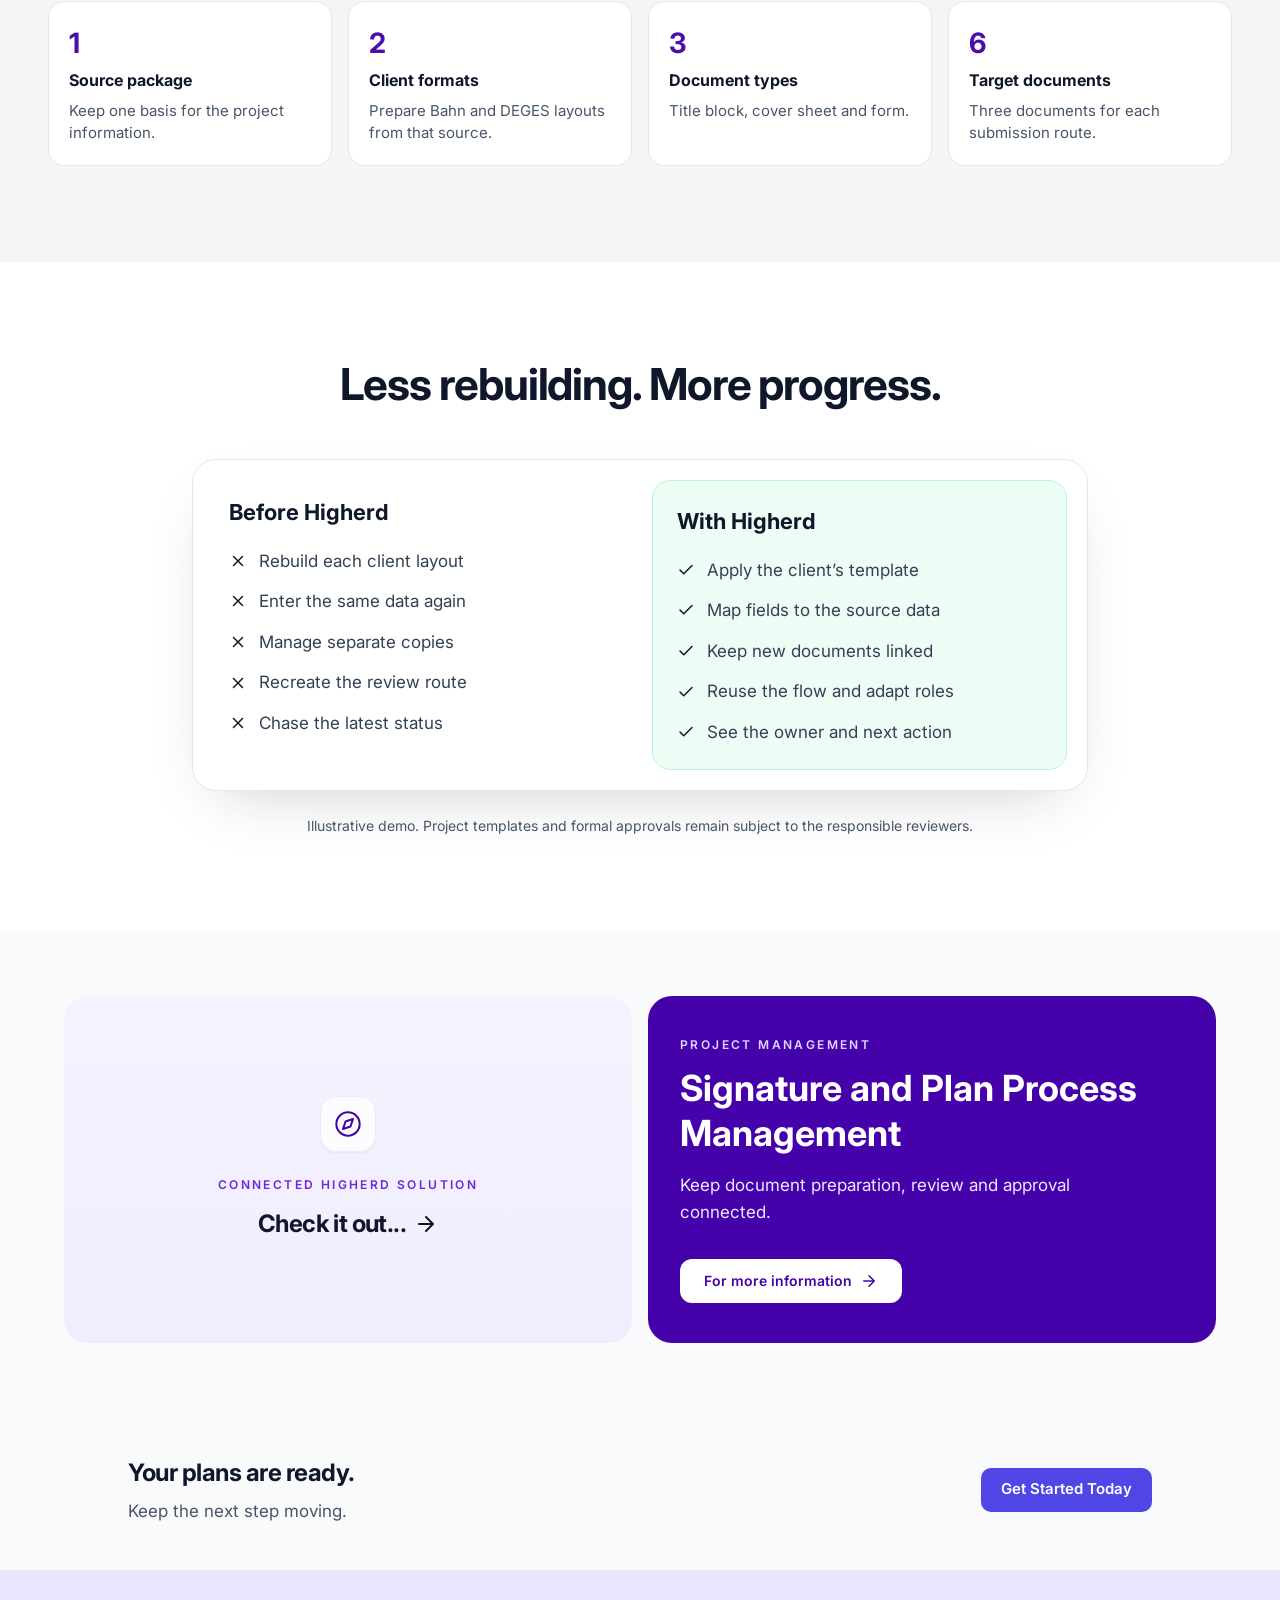
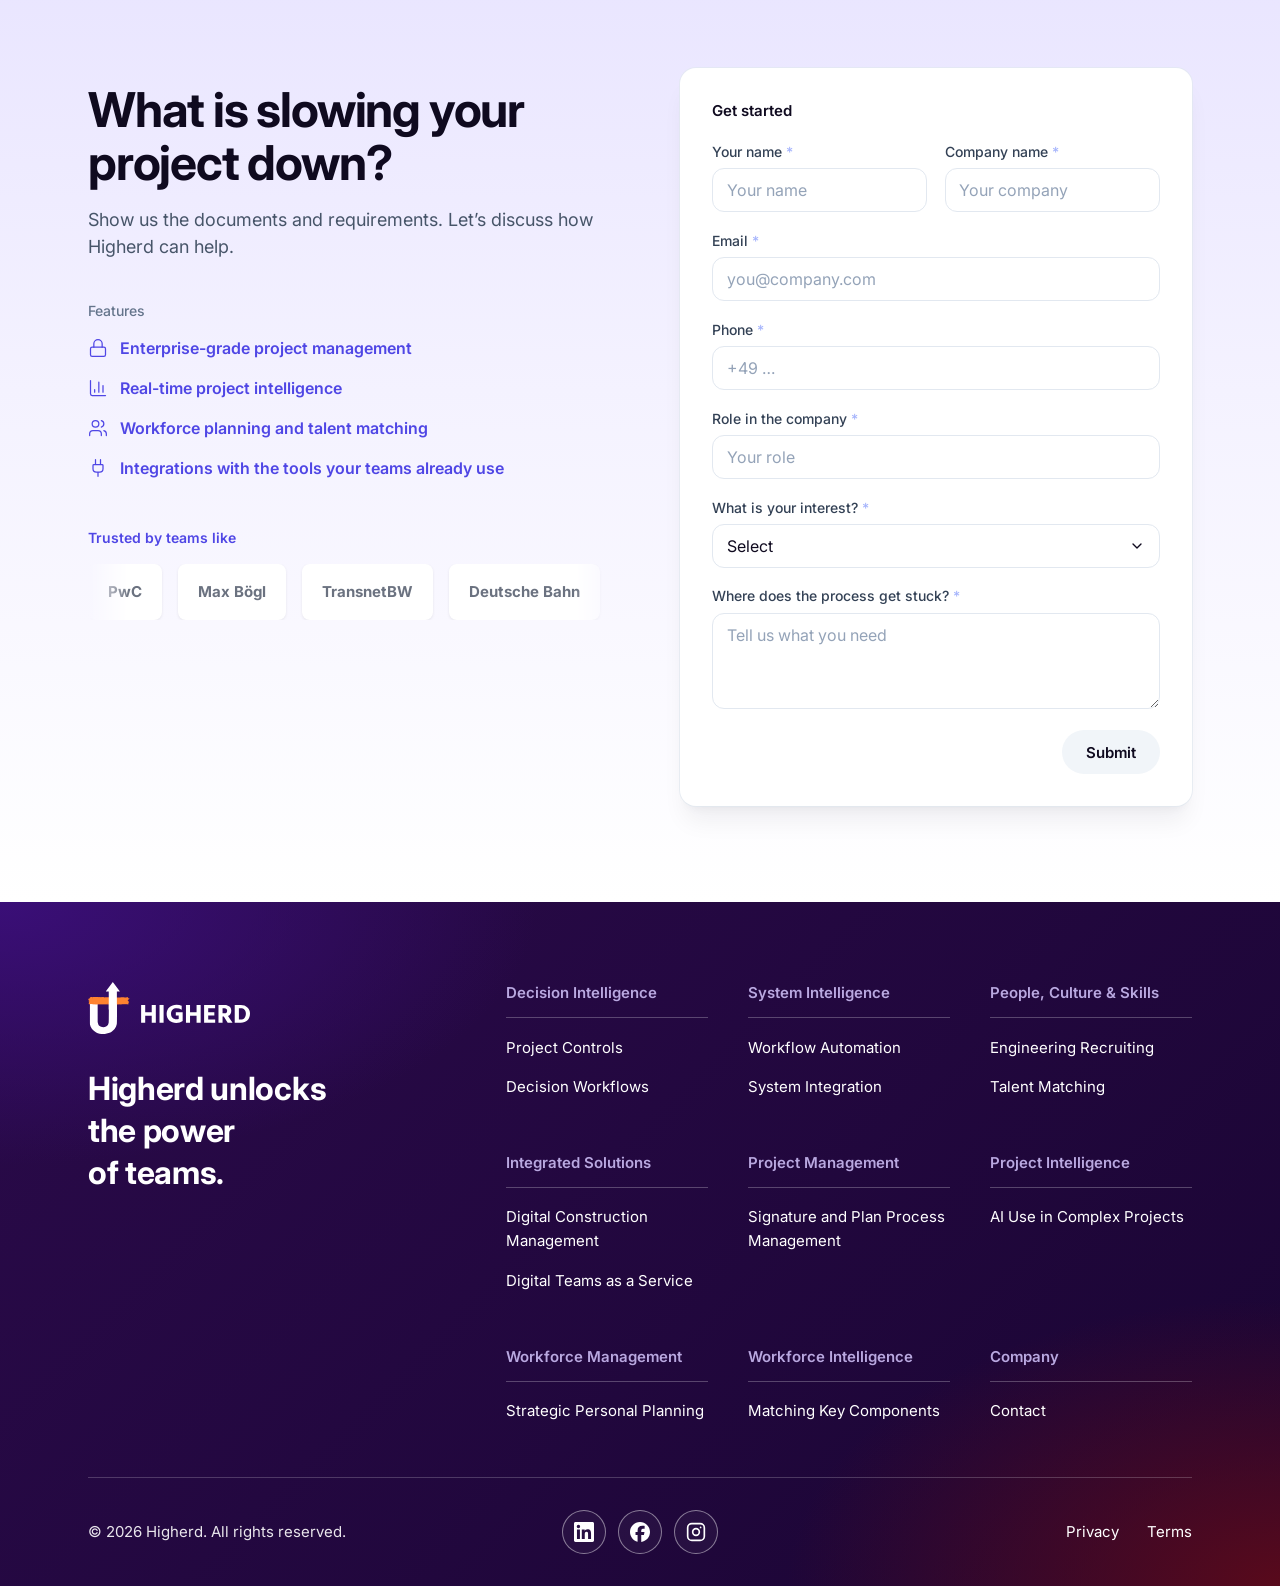
==== commit ccb48037: "Replace the UC05 demo badge with the animated Explore live demo button Gerda's photo from Vitena's F" ====
--- a/pi-demo-2026-UC05/index.html
+++ b/pi-demo-2026-UC05/index.html
@@ -27,9 +27,9 @@
 
   <link rel="stylesheet" href="/css/style.css?v=11">
   <link rel="stylesheet" href="/css/uc06.css?v=14">
-  <link rel="stylesheet" href="/css/uc05.css?v=9">
+  <link rel="stylesheet" href="/css/uc05.css?v=12">
   <script src="/js/main.js?v=10" defer></script>
-  <script src="/js/uc05.js?v=3" defer></script>
+  <script src="/js/uc05.js?v=4" defer></script>
 </head>
 <body class="uc">
 
@@ -169,9 +169,17 @@
         <div>
           <h2 id="role-title" class="uc-title">The role: Planning coordinator</h2>
           <p class="uc-copy">Gerda coordinates planning for the main contractor. With Higherd, she adapts the documents, reuses the workflow and assigns the right people—so approval and tendering can move forward.</p>
-          <div class="uc-demo-row">
-            <a class="uc-btn uc-btn--demo" href="#journey"><span class="uc-btn--demo__play" aria-hidden="true"><svg viewBox="0 0 24 24" focusable="false"><path d="M8 5.5v13l11-6.5z"/></svg></span>Try the live demo<svg class="uc-btn--demo__arrow" aria-hidden="true" focusable="false"><use href="#icon-arrow-right"/></svg></a>
-            <img class="uc-demo-row__icon" src="/assets/img/uc05/demo-badge.webp" alt="" width="453" height="160" decoding="async">
+          <div class="uc-live-wrap">
+            <svg class="uc-live-wrap__hint" viewBox="0 0 24 24" aria-hidden="true" focusable="false"><path fill="none" stroke="currentColor" stroke-width="2.25" stroke-linecap="round" stroke-linejoin="round" d="m6 6 6 6 6-6M6 12l6 6 6-6"/></svg>
+            <a class="uc-live" href="#journey" data-live-demo>
+              <span class="uc-live__orb" aria-hidden="true">
+                <span class="uc-live__ring"><span class="uc-live__dot"></span></span>
+                <img class="uc-live__face" src="/assets/img/uc05/gerda-bauer.webp?v=2" alt="" width="320" height="320" decoding="async">
+              </span>
+              <span class="uc-live__divider" aria-hidden="true"></span>
+              <span class="uc-live__label">Explore live demo</span>
+              <svg class="uc-live__arrow" aria-hidden="true" focusable="false"><use href="#icon-arrow-right"/></svg>
+            </a>
           </div>
         </div>
         <a class="uc-shot" href="/assets/img/uc05/en/03-pdf-creator-mapping.webp" target="_blank" rel="noopener" aria-label="Open the PDF Creator field mapping screen in full size (new tab)">
--- a/css/uc05.css
+++ b/css/uc05.css
@@ -216,23 +216,174 @@
   }
 }
 
-/* Role: demo button with the badge image beside it */
-.uc-demo-row {
-  display: flex;
-  flex-wrap: wrap;
+/* Role: "Explore live demo" button with Gerda's photo.
+   On click the photo slides to the right while its ring spins; the face stays upright. */
+.uc-live-wrap {
+  display: inline-flex;
+  flex-direction: column;
+  align-items: center;
+  gap: 0.5rem;
+  margin-top: 1.5rem;
+}
+
+.uc-live-wrap__hint {
+  width: 22px;
+  height: 22px;
+  color: #FF8330;
+}
+
+.uc-live {
+  --orb: 60px;
+  --pad: 6px;
+  position: relative;
+  display: inline-flex;
   align-items: center;
   gap: 1rem;
-  margin-top: 1.75rem;
-}
-
-.uc-role .uc-demo-row .uc-btn {
-  margin-top: 0;
-}
-
-.uc-demo-row__icon {
+  min-height: calc(var(--orb) + var(--pad) * 2);
+  padding: var(--pad) 1.5rem var(--pad) var(--pad);
+  border-radius: 999px;
+  background: linear-gradient(90deg, #2A0870 0%, #4A0FA8 38%, #7C12D2 100%);
+  box-shadow:
+    0 0 0 1.5px rgba(255, 131, 48, 0.85),
+    0 0 18px rgba(255, 110, 90, 0.4),
+    0 16px 32px -14px rgba(74, 15, 168, 0.7);
+  color: #fff;
+  font-size: 1.125rem;
+  font-weight: 700;
+  text-decoration: none;
+  transition: box-shadow 200ms ease, transform 200ms ease;
+}
+
+.uc-live:hover {
+  transform: translateY(-2px);
+  box-shadow:
+    0 0 0 1.5px rgba(255, 131, 48, 1),
+    0 0 26px rgba(255, 110, 90, 0.55),
+    0 20px 36px -14px rgba(74, 15, 168, 0.75);
+}
+
+.uc-live:focus-visible {
+  outline: 3px solid #FF8330;
+  outline-offset: 4px;
+}
+
+.uc-live__orb {
+  position: relative;
+  z-index: 1;
   flex: none;
-  width: auto;
-  height: 56px;
+  width: var(--orb);
+  height: var(--orb);
+  border-radius: 50%;
+  background: #1E0657;
+  transition: transform 700ms cubic-bezier(0.65, 0, 0.35, 1);
+}
+
+/* Spinning ring: thin orange circle, a band of ticks and a glowing dot */
+.uc-live__ring {
+  position: absolute;
+  inset: 0;
+  border-radius: 50%;
+  border: 1.5px solid rgba(255, 131, 48, 0.9);
+}
+
+.uc-live__ring::before {
+  content: "";
+  position: absolute;
+  inset: 1px;
+  border-radius: 50%;
+  background: repeating-conic-gradient(rgba(255, 196, 150, 0.95) 0deg 1.6deg, transparent 1.6deg 6deg);
+  -webkit-mask: radial-gradient(farthest-side, transparent calc(100% - 5px), #000 calc(100% - 5px)), conic-gradient(#000 0deg 130deg, transparent 130deg);
+  -webkit-mask-composite: source-in;
+  mask: radial-gradient(farthest-side, transparent calc(100% - 5px), #000 calc(100% - 5px)), conic-gradient(#000 0deg 130deg, transparent 130deg);
+  mask-composite: intersect;
+}
+
+.uc-live__dot {
+  position: absolute;
+  top: 50%;
+  left: 50%;
+  width: 7px;
+  height: 7px;
+  margin: -3.5px 0 0 -3.5px;
+  border-radius: 50%;
+  background: #FFB067;
+  box-shadow: 0 0 8px 2px rgba(255, 131, 48, 0.9);
+  transform: rotate(130deg) translateY(calc(var(--orb) / -2 + 1px));
+}
+
+.uc-live__face {
+  position: absolute;
+  inset: 5px;
+  width: calc(100% - 10px);
+  height: calc(100% - 10px);
+  border-radius: 50%;
+  object-fit: cover;
+  box-shadow: 0 0 0 2px #A855F7;
+}
+
+.uc-live__divider {
+  align-self: stretch;
+  width: 1px;
+  margin: 10px 0;
+  background: rgba(255, 255, 255, 0.3);
+  transition: opacity 250ms ease;
+}
+
+.uc-live__label,
+.uc-live__arrow {
+  transition: opacity 250ms ease;
+}
+
+.uc-live__arrow {
+  width: 20px;
+  height: 20px;
+  margin-left: 0.25rem;
+}
+
+.uc-live:hover .uc-live__arrow {
+  transform: translateX(3px);
+}
+
+/* Clicked: the orb travels to the right end, the ring turns, the text fades */
+.uc-live.is-launching .uc-live__orb {
+  transform: translateX(var(--travel, 0px));
+}
+
+.uc-live.is-launching .uc-live__ring {
+  animation: uc-live-spin 700ms cubic-bezier(0.65, 0, 0.35, 1);
+}
+
+.uc-live.is-launching .uc-live__label,
+.uc-live.is-launching .uc-live__arrow,
+.uc-live.is-launching .uc-live__divider {
+  opacity: 0;
+}
+
+@keyframes uc-live-spin {
+  to {
+    transform: rotate(360deg);
+  }
+}
+
+@media (max-width: 639px) {
+  .uc-live {
+    --orb: 52px;
+    font-size: 1rem;
+  }
+}
+
+@media (prefers-reduced-motion: reduce) {
+  .uc-live,
+  .uc-live__orb,
+  .uc-live__label,
+  .uc-live__arrow,
+  .uc-live__divider {
+    transition: none;
+  }
+
+  .uc-live.is-launching .uc-live__ring {
+    animation: none;
+  }
 }
 
 /* Hero photo gallery: large photo, small photos on the right swap it */
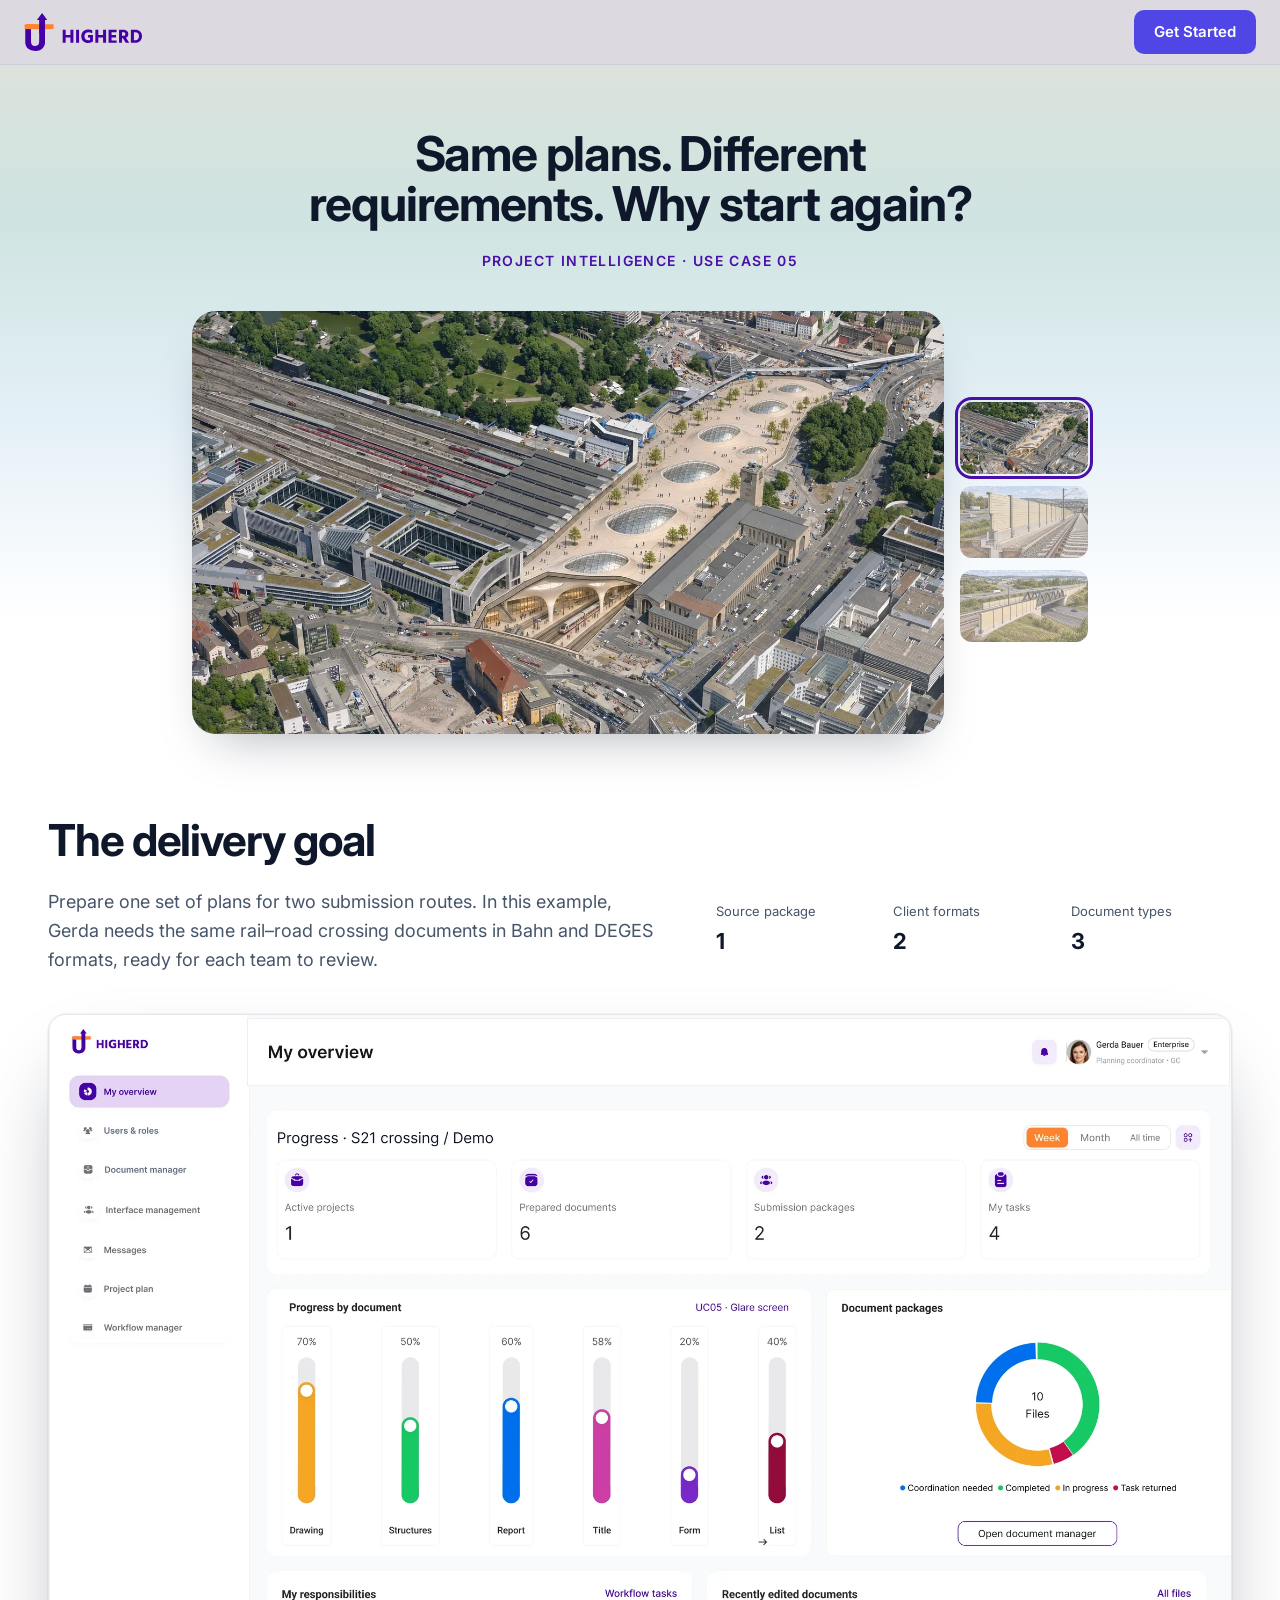
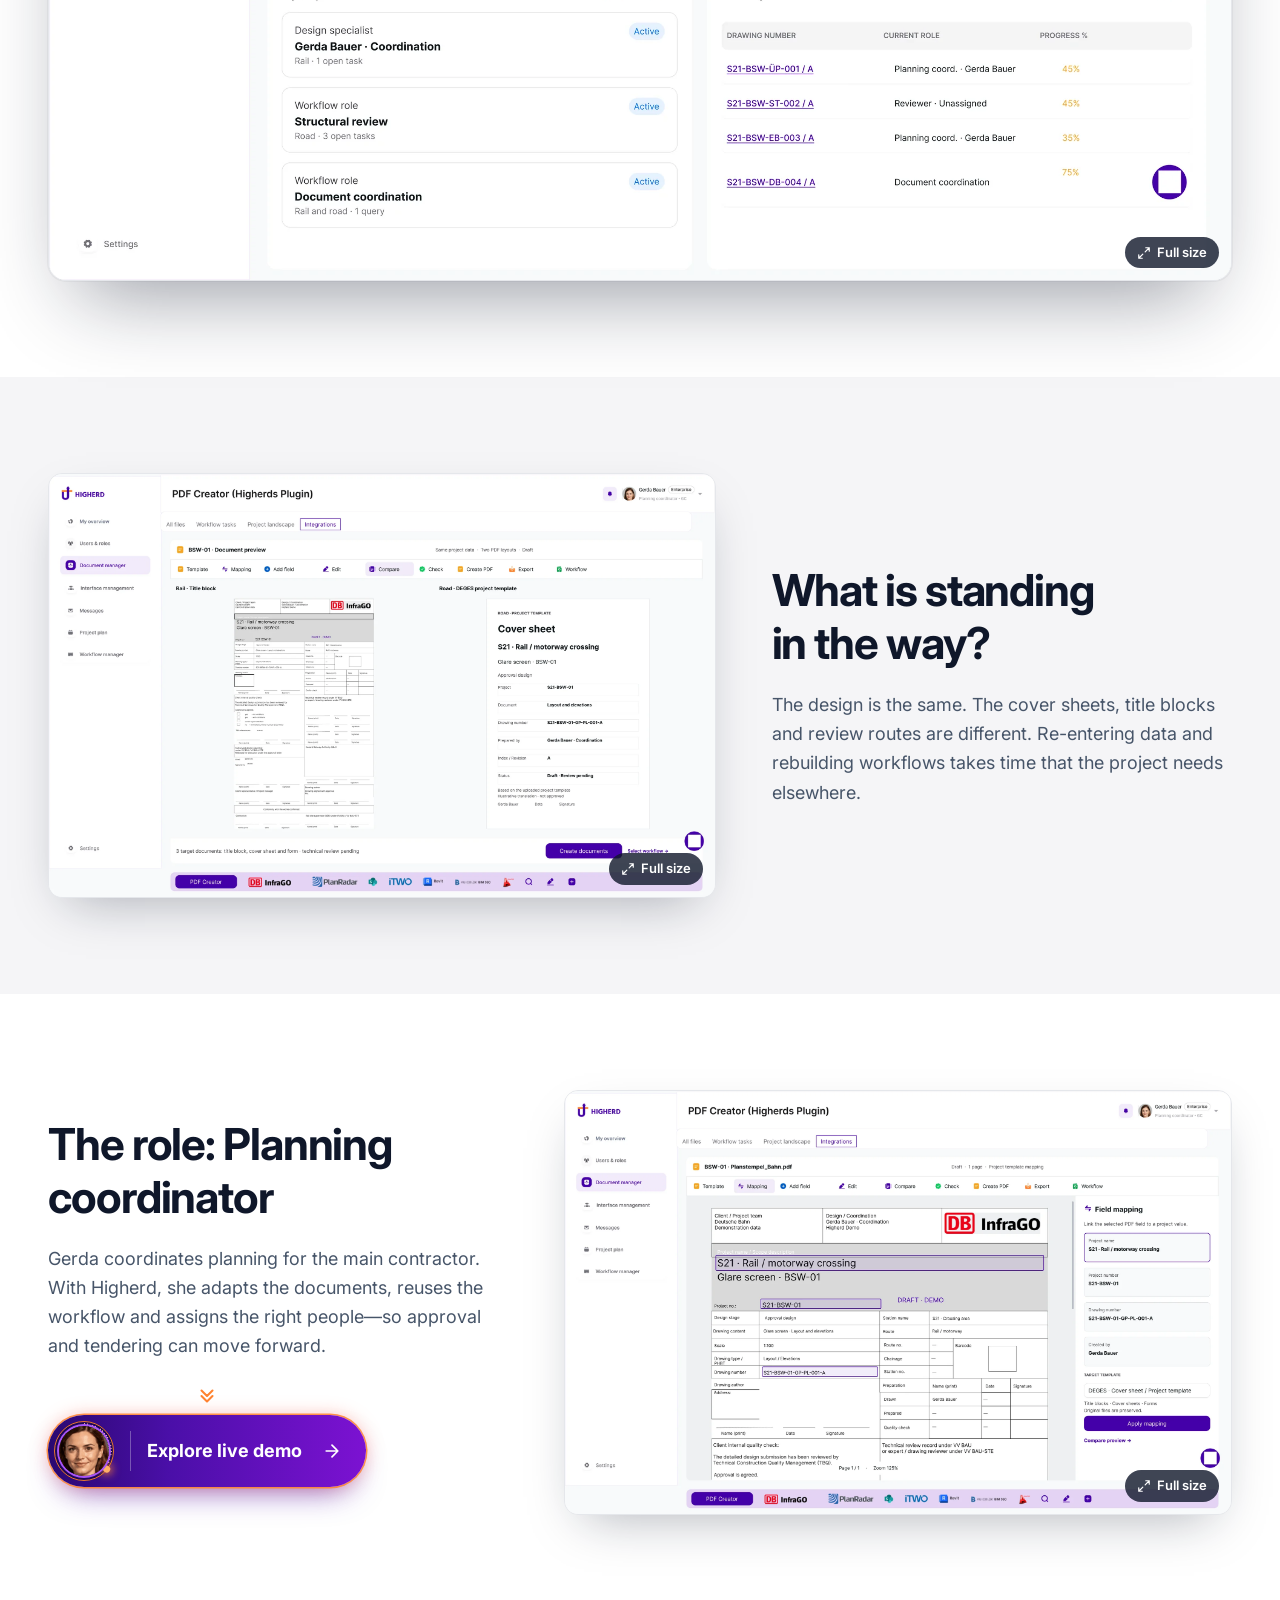
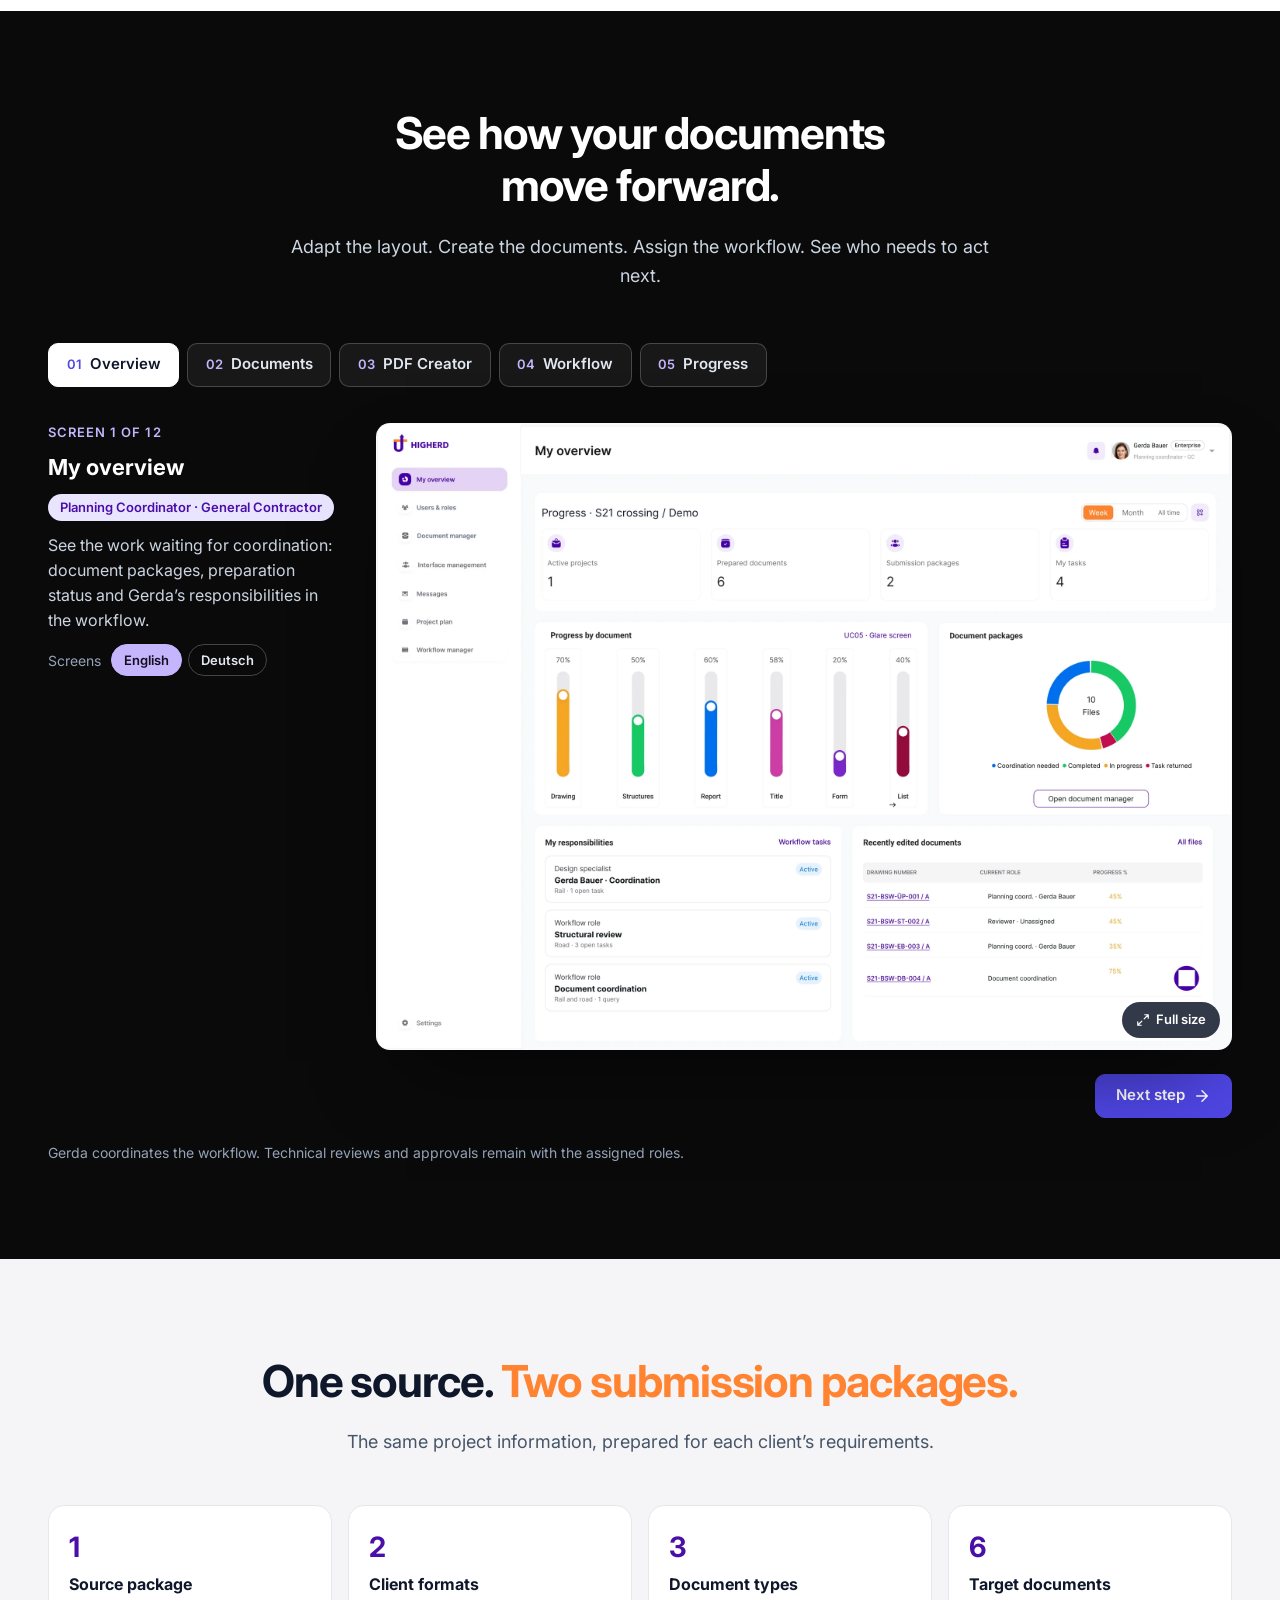
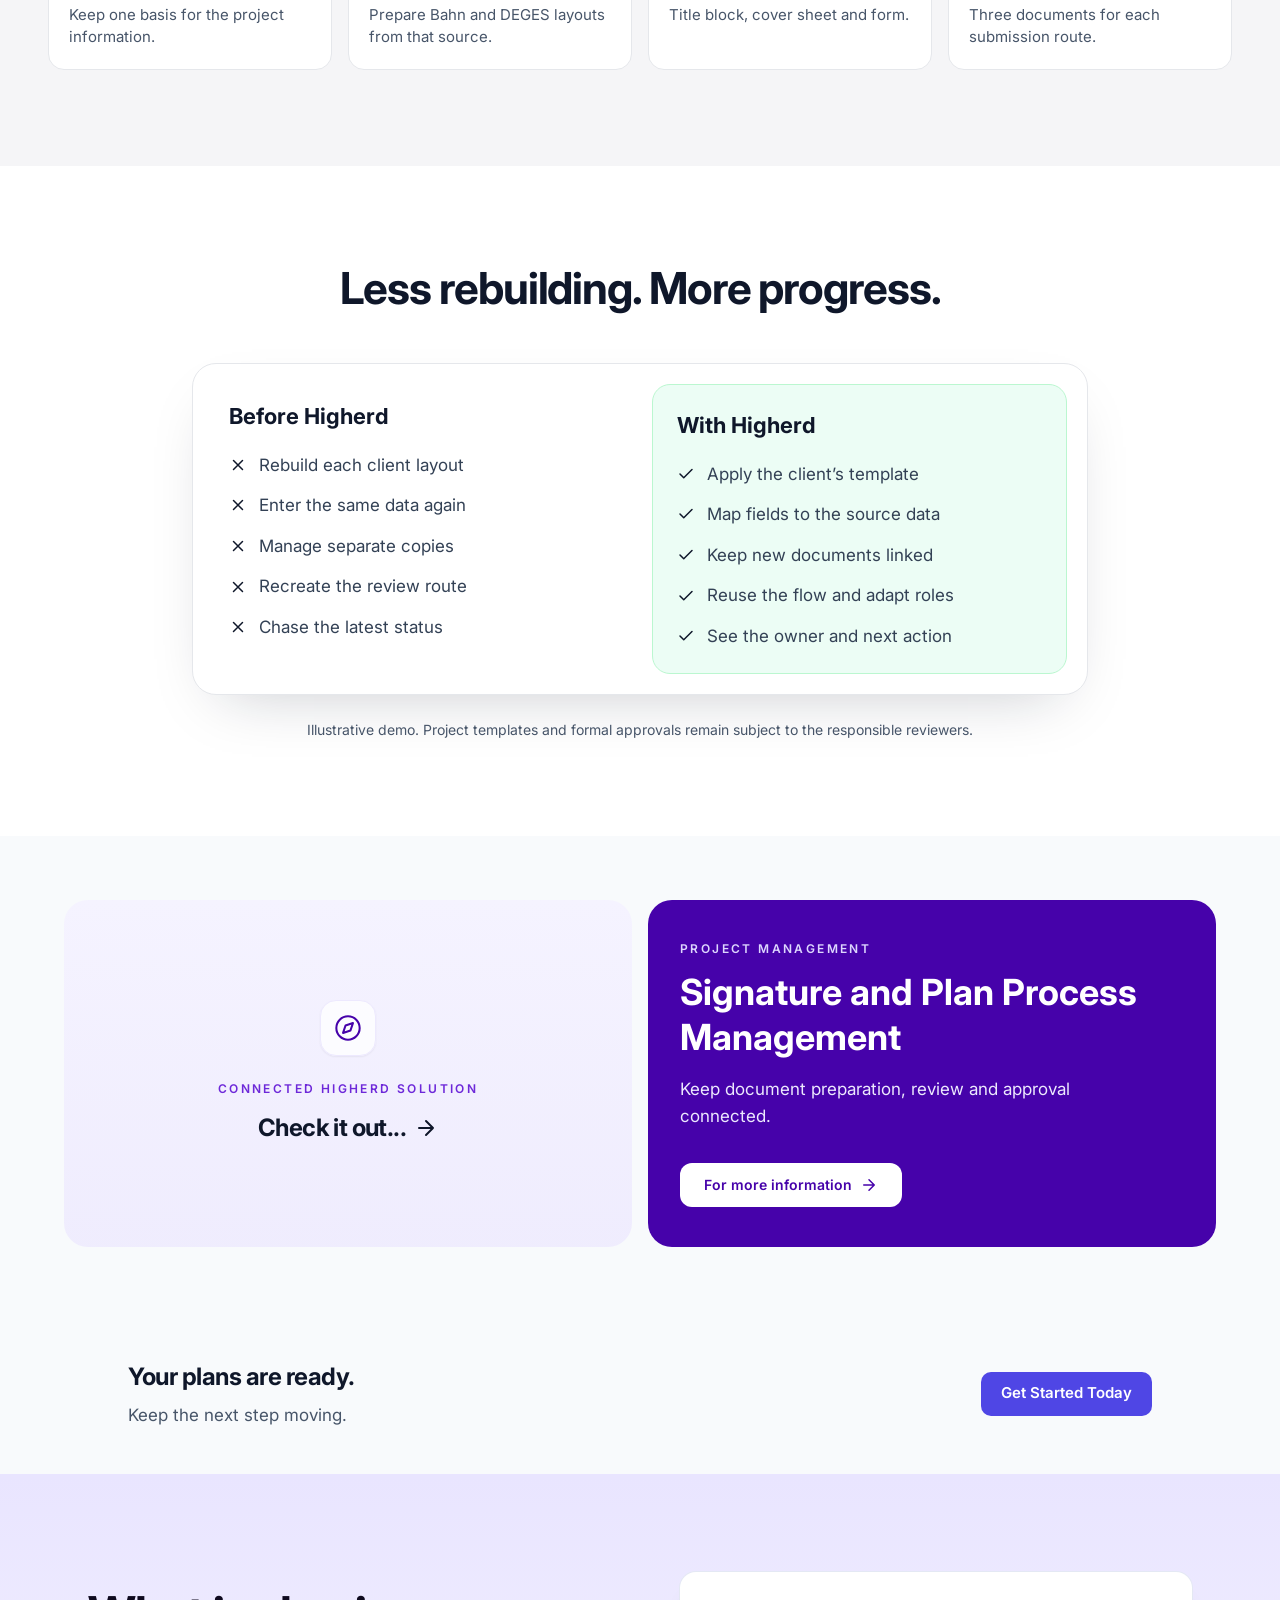
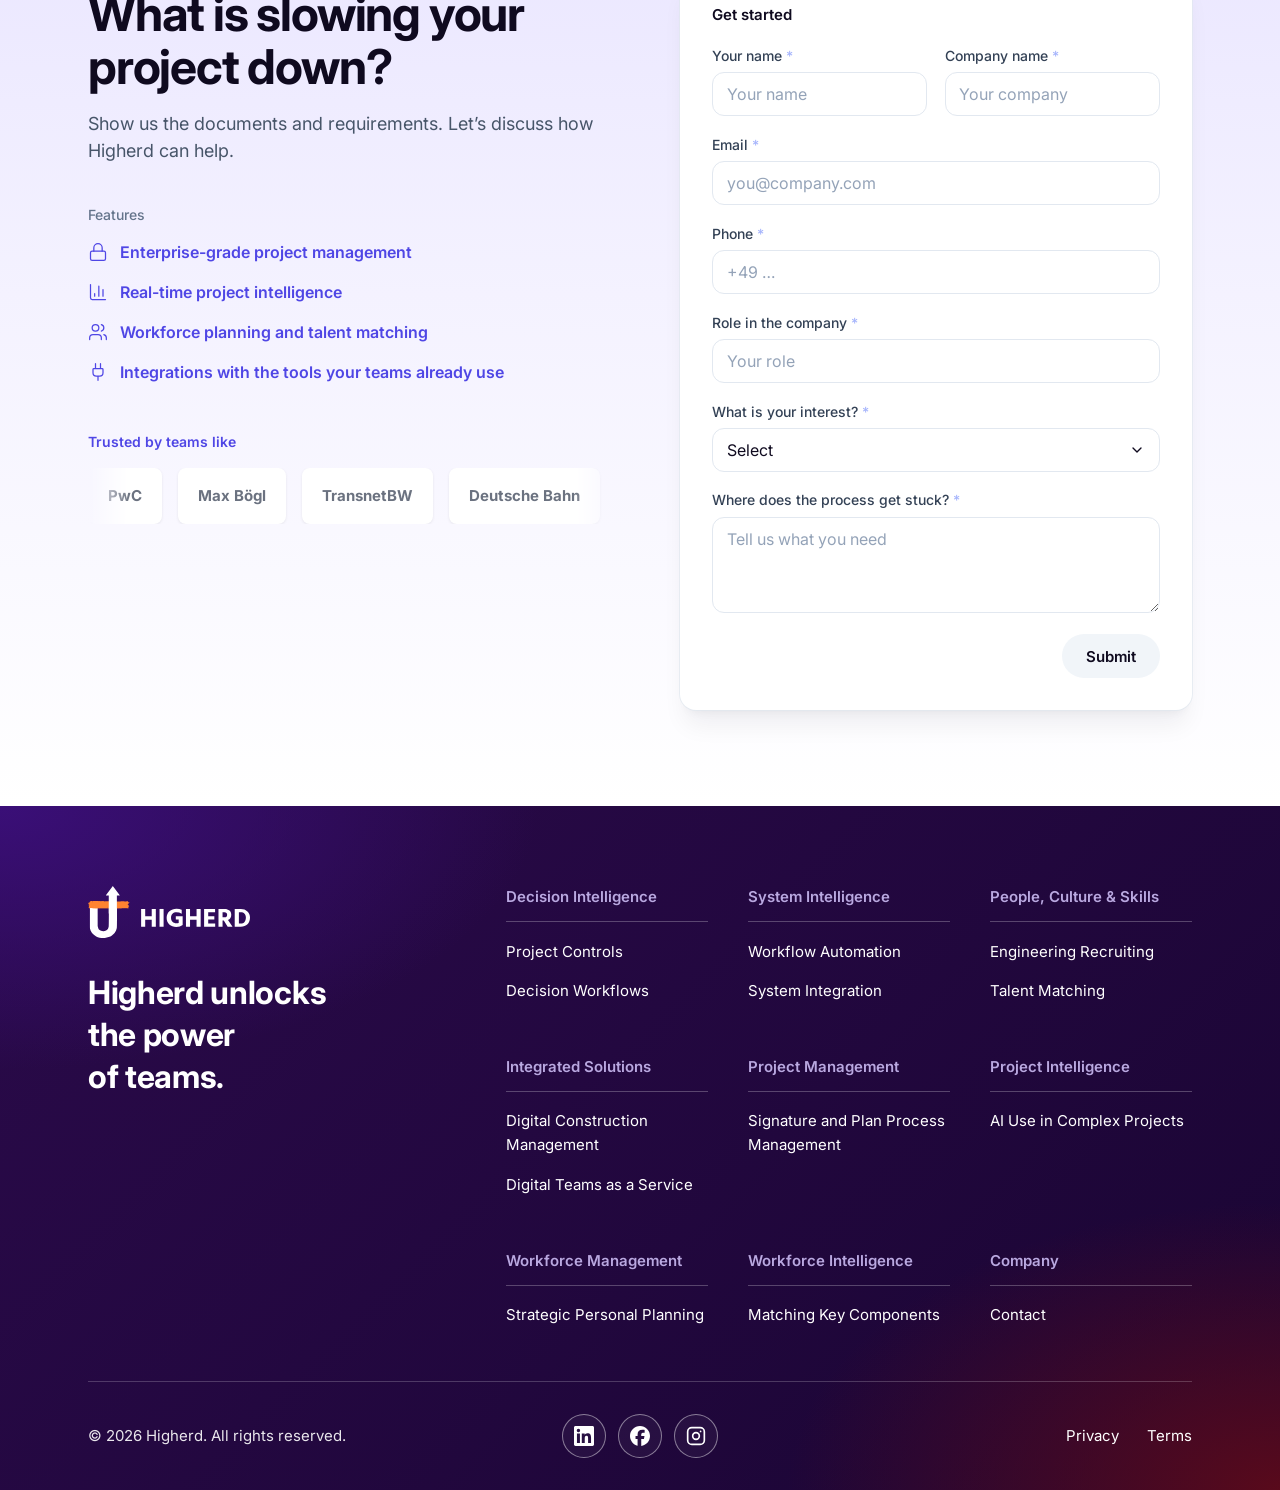
==== commit c5995ca2: "Tighten the UC05 hero, centre phone headings and lead the gallery with the S21 station aerial Smalle" ====
--- a/pi-demo-2026-UC05/index.html
+++ b/pi-demo-2026-UC05/index.html
@@ -27,7 +27,7 @@
 
   <link rel="stylesheet" href="/css/style.css?v=11">
   <link rel="stylesheet" href="/css/uc06.css?v=14">
-  <link rel="stylesheet" href="/css/uc05.css?v=12">
+  <link rel="stylesheet" href="/css/uc05.css?v=13">
   <script src="/js/main.js?v=10" defer></script>
   <script src="/js/uc05.js?v=4" defer></script>
 </head>
@@ -107,19 +107,19 @@
 
   <main>
     <!-- ============ HERO ============ -->
-    <section class="uc-hero" aria-labelledby="uc-title">
+    <section class="uc-hero uc-hero--gallery" aria-labelledby="uc-title">
       <h1 id="uc-title" class="uc-hero__title">Same plans. Different requirements. Why start again?</h1>
       <p class="uc-hero__tag">Project Intelligence · Use case 05</p>
       <div class="uc-gallery" data-gallery>
         <figure class="uc-gallery__stage">
-          <img data-gallery-main src="/assets/img/uc05/hero/glare-wall-section.webp" alt="Cutaway of the glare protection wall beside the railway: panels, posts and the concrete foundation, with the motorway behind" width="1400" height="788" decoding="async" fetchpriority="high">
+          <img data-gallery-main src="/assets/img/uc05/hero/s21-station-aerial.webp" alt="Aerial view of the new Stuttgart 21 main station: the platform hall under glass light eyes, beside the historic station building and the track field" width="1400" height="788" decoding="async" fetchpriority="high">
         </figure>
         <div class="uc-gallery__thumbs" role="group" aria-label="Project images">
-          <button type="button" class="uc-gallery__thumb" data-src="/assets/img/uc05/hero/glare-wall-section.webp" data-w="1400" data-h="788" data-alt="Cutaway of the glare protection wall beside the railway: panels, posts and the concrete foundation, with the motorway behind" aria-pressed="true" aria-label="Show image: Glare wall cross-section">
+          <button type="button" class="uc-gallery__thumb" data-src="/assets/img/uc05/hero/s21-station-aerial.webp" data-w="1400" data-h="788" data-alt="Aerial view of the new Stuttgart 21 main station: the platform hall under glass light eyes, beside the historic station building and the track field" aria-pressed="true" aria-label="Show image: Stuttgart 21 station from above">
+            <img src="/assets/img/uc05/hero/s21-station-aerial-thumb.webp" alt="" width="240" height="135" decoding="async">
+          </button>
+          <button type="button" class="uc-gallery__thumb" data-src="/assets/img/uc05/hero/glare-wall-section.webp" data-w="1400" data-h="788" data-alt="Cutaway of the glare protection wall beside the railway: panels, posts and the concrete foundation, with the motorway behind" aria-pressed="false" aria-label="Show image: Glare wall cross-section">
             <img src="/assets/img/uc05/hero/glare-wall-section-thumb.webp" alt="" width="240" height="135" decoding="async">
-          </button>
-          <button type="button" class="uc-gallery__thumb" data-src="/assets/img/uc05/hero/glare-wall-detail.webp" data-w="1400" data-h="788" data-alt="Glare protection wall along the double-track railway, with a cutaway of the post and panel fixings" aria-pressed="false" aria-label="Show image: Glare wall fixings">
-            <img src="/assets/img/uc05/hero/glare-wall-detail-thumb.webp" alt="" width="240" height="135" decoding="async">
           </button>
           <button type="button" class="uc-gallery__thumb" data-src="/assets/img/uc05/hero/rail-motorway-crossing.webp" data-w="1400" data-h="788" data-alt="Aerial view of the rail–motorway crossing: steel truss bridge over the motorway, with glare protection walls along the track" aria-pressed="false" aria-label="Show image: Rail–motorway crossing">
             <img src="/assets/img/uc05/hero/rail-motorway-crossing-thumb.webp" alt="" width="240" height="135" decoding="async">
--- a/css/uc05.css
+++ b/css/uc05.css
@@ -501,3 +501,27 @@
     white-space: nowrap;
   }
 }
+
+/* Less empty space between the hero gallery and "The delivery goal" */
+.uc-hero--gallery {
+  padding-bottom: 2.5rem;
+}
+
+.uc-hero--gallery + .uc-section {
+  padding-top: 2.5rem;
+}
+
+@media (max-width: 767px) {
+  .uc-hero--gallery {
+    padding-bottom: 1.5rem;
+  }
+
+  .uc-hero--gallery + .uc-section {
+    padding-top: 1.5rem;
+  }
+
+  /* Phones: section headings centred */
+  .uc-section .uc-title {
+    text-align: center;
+  }
+}
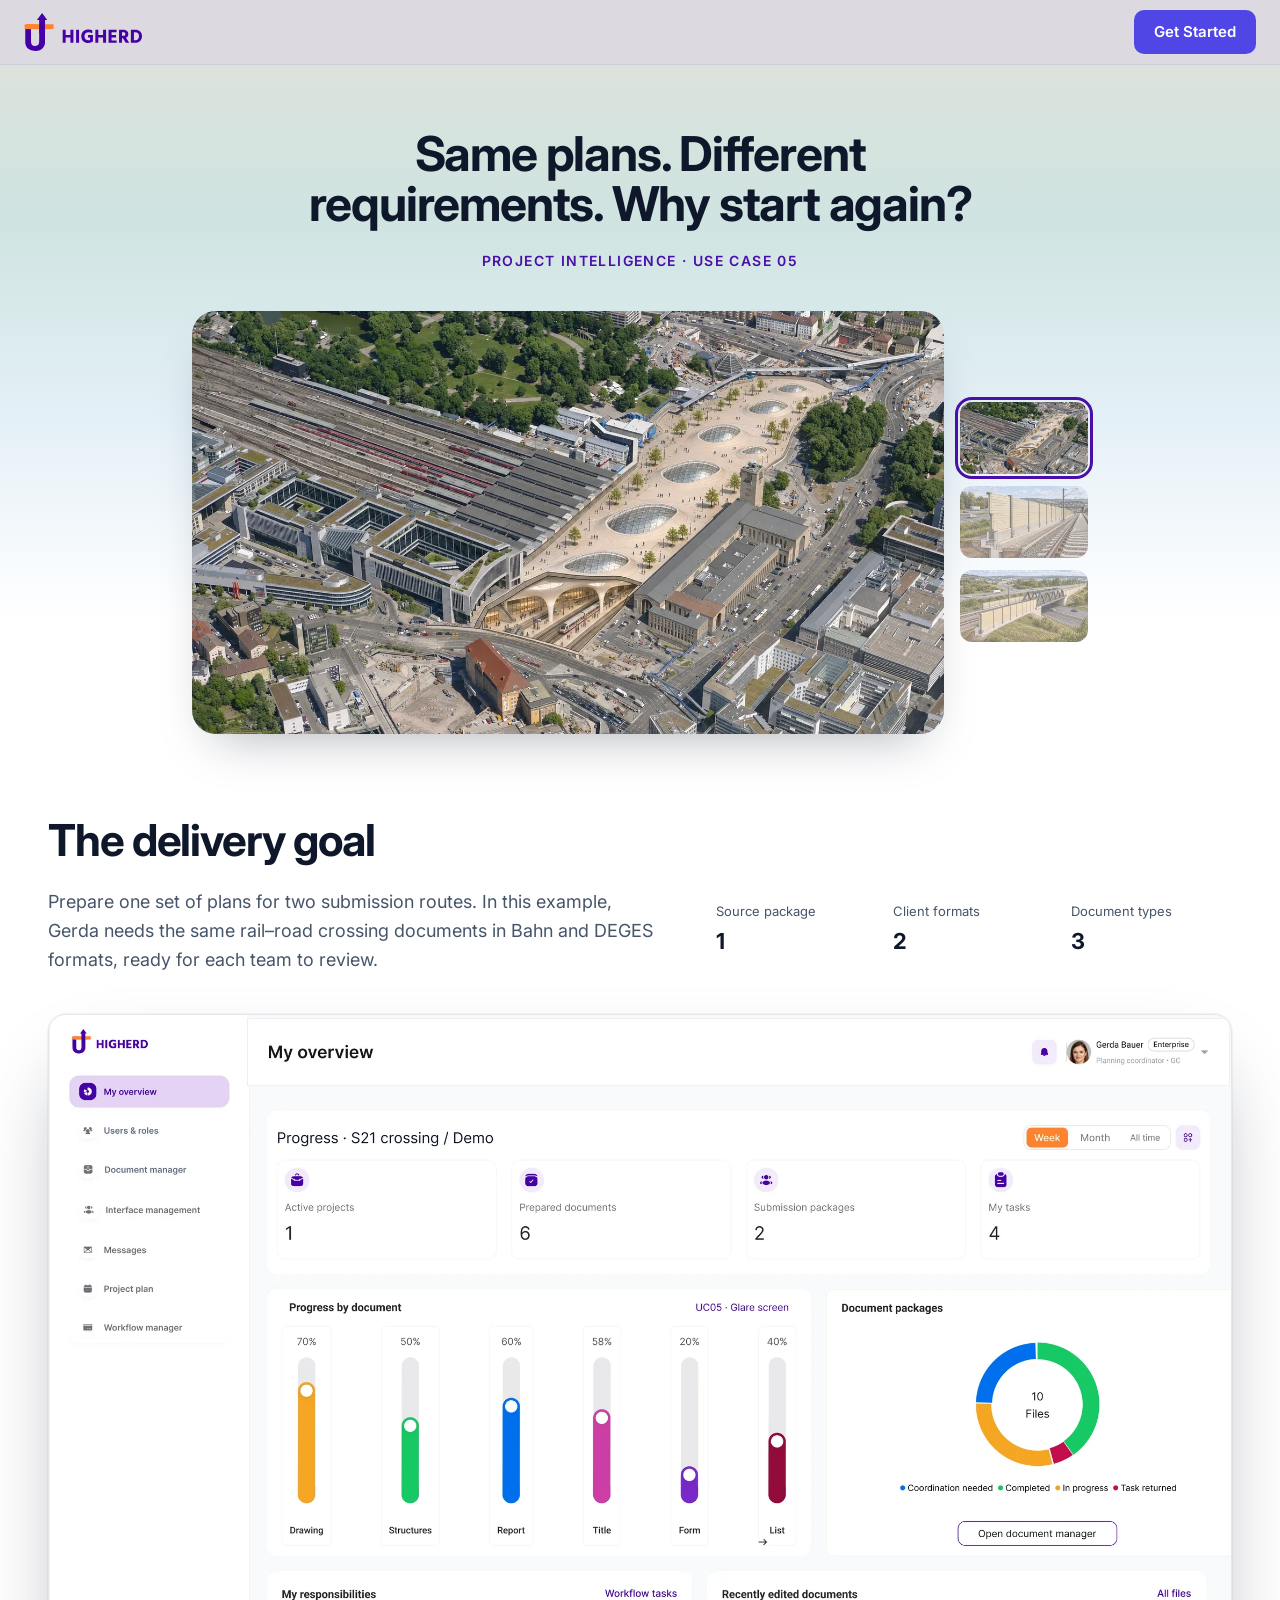
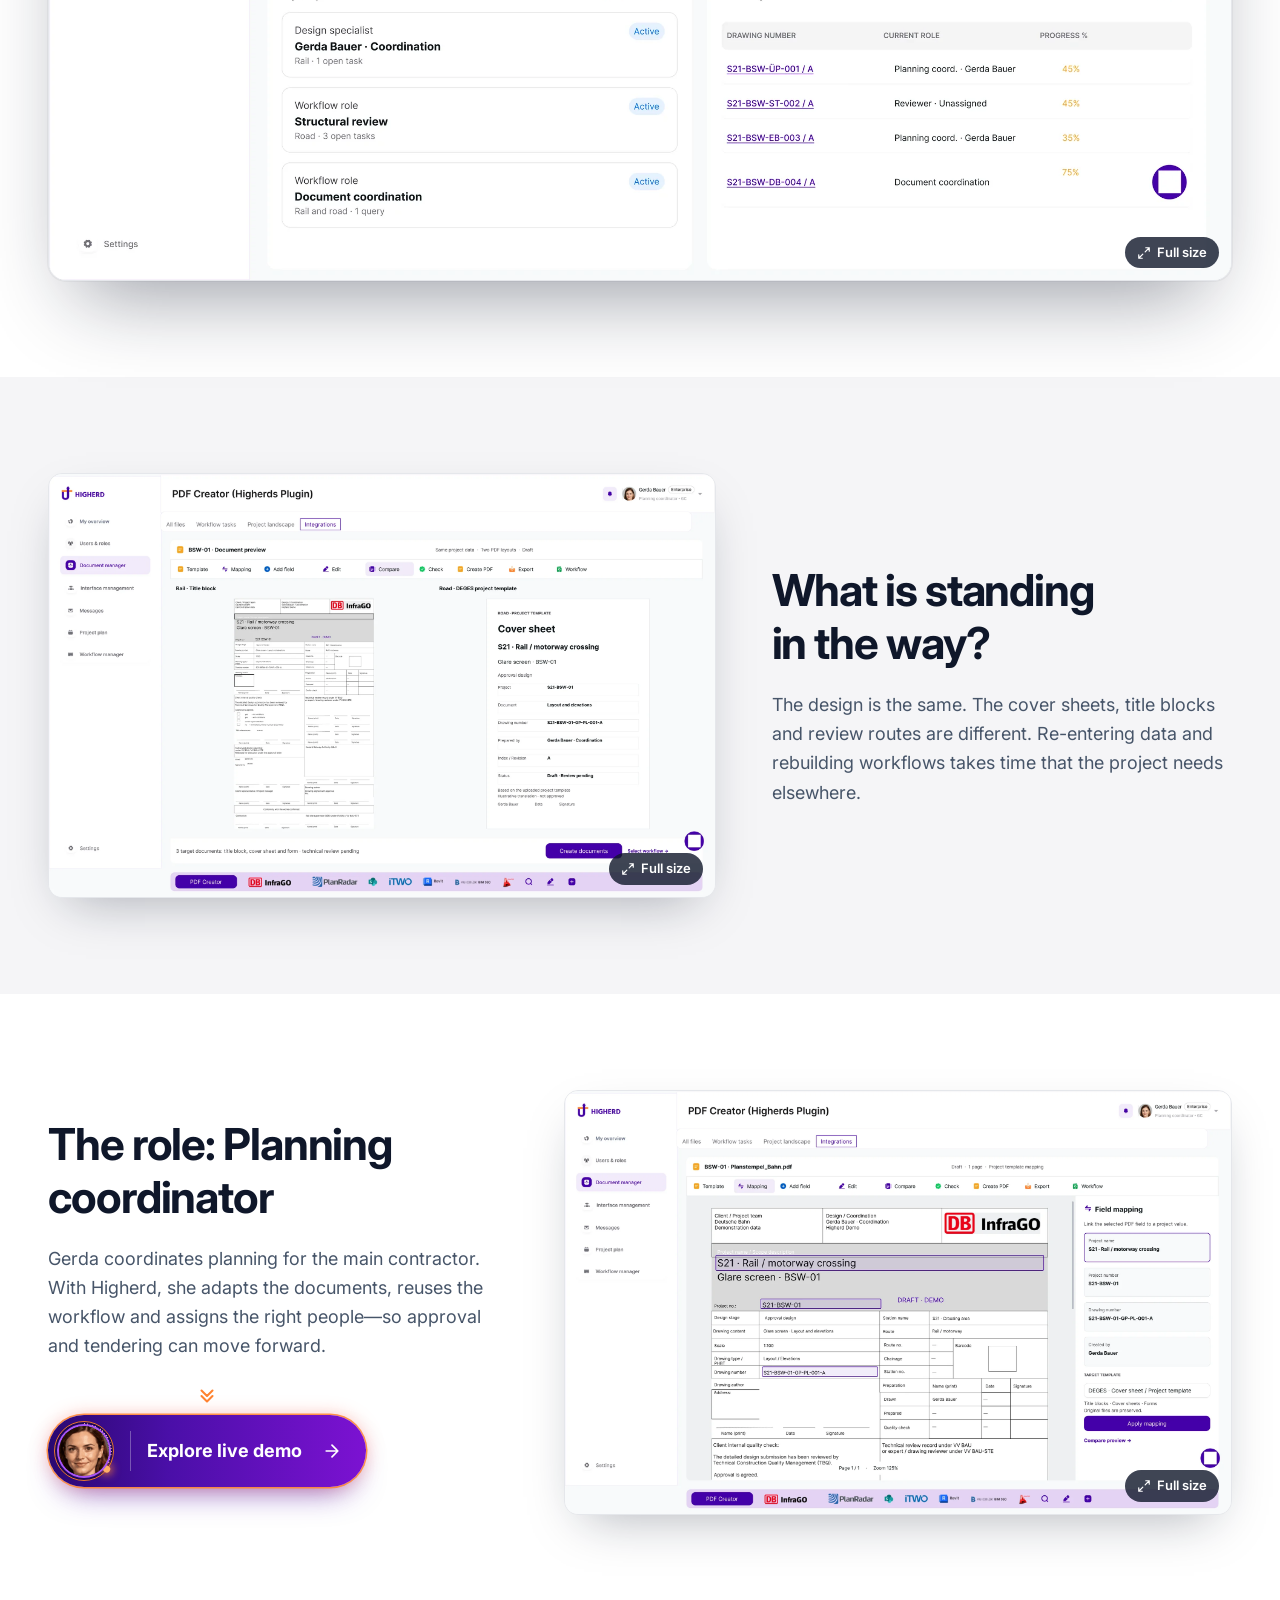
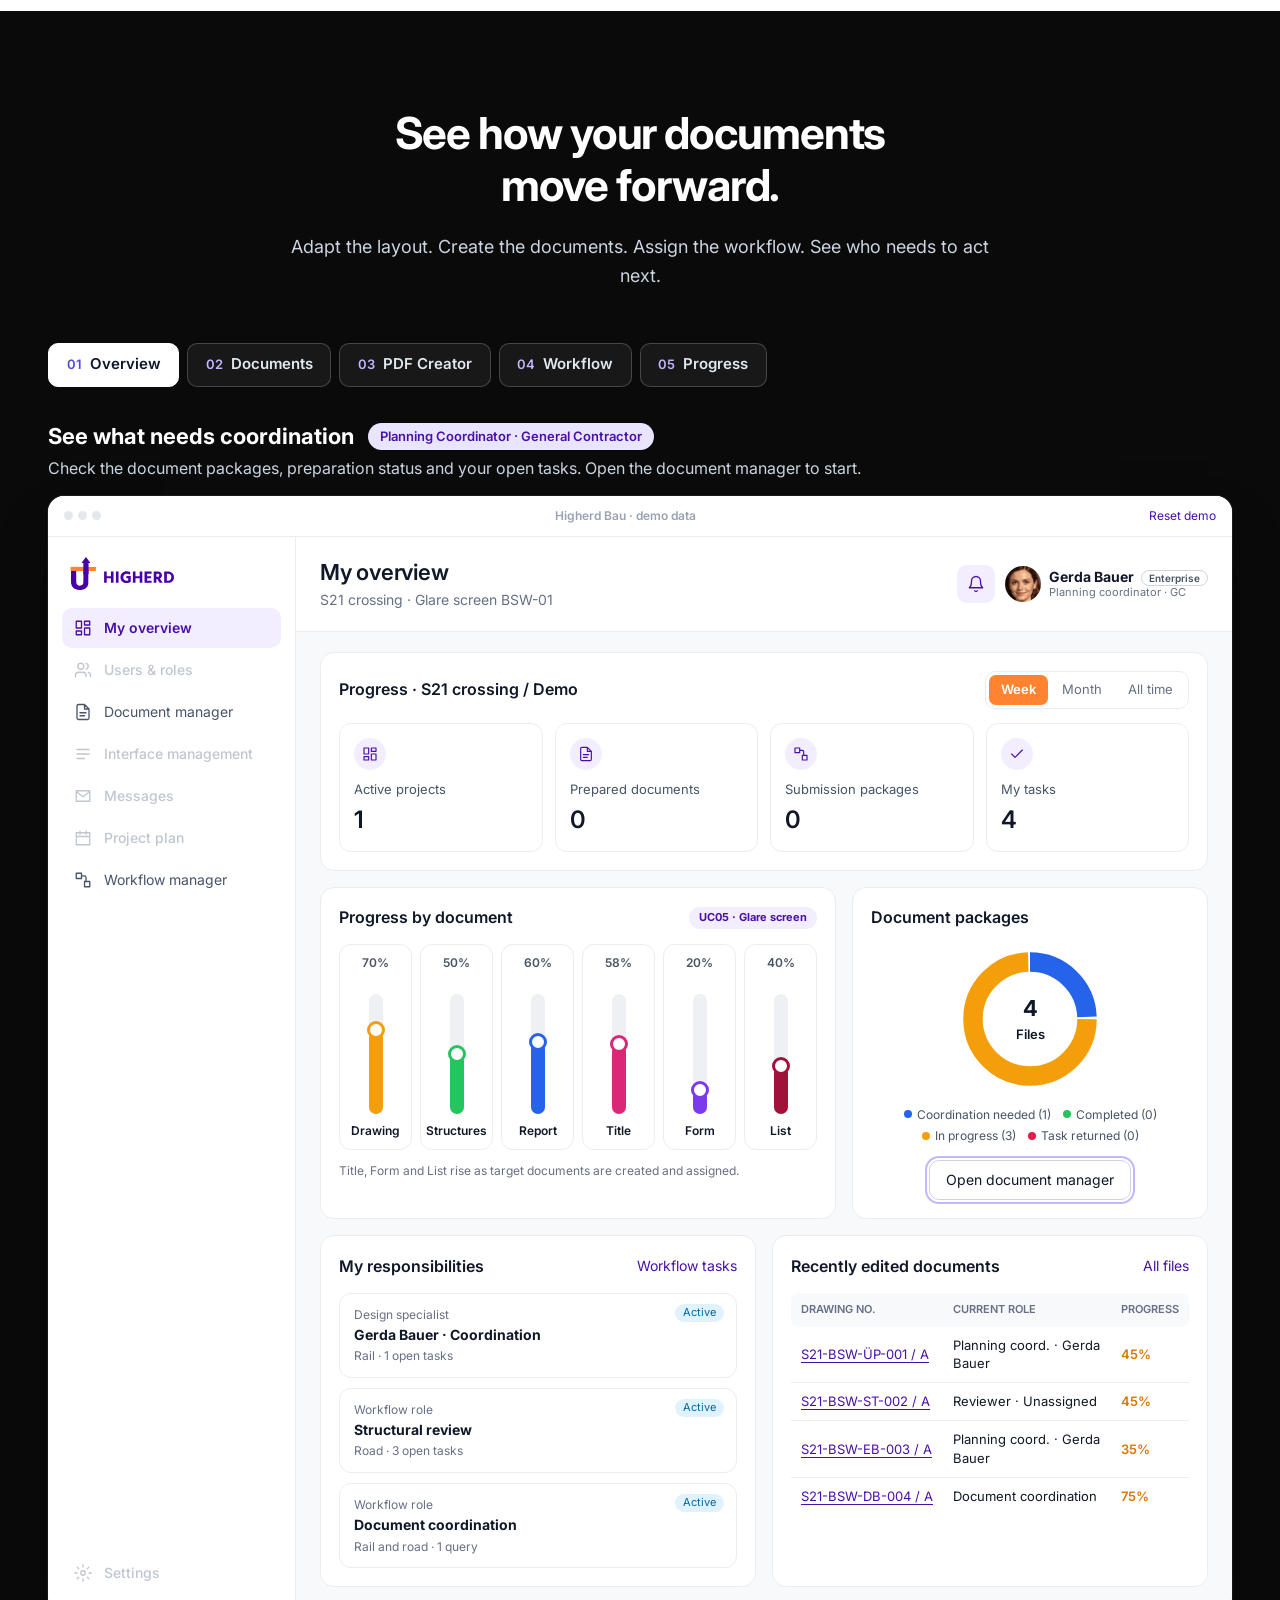
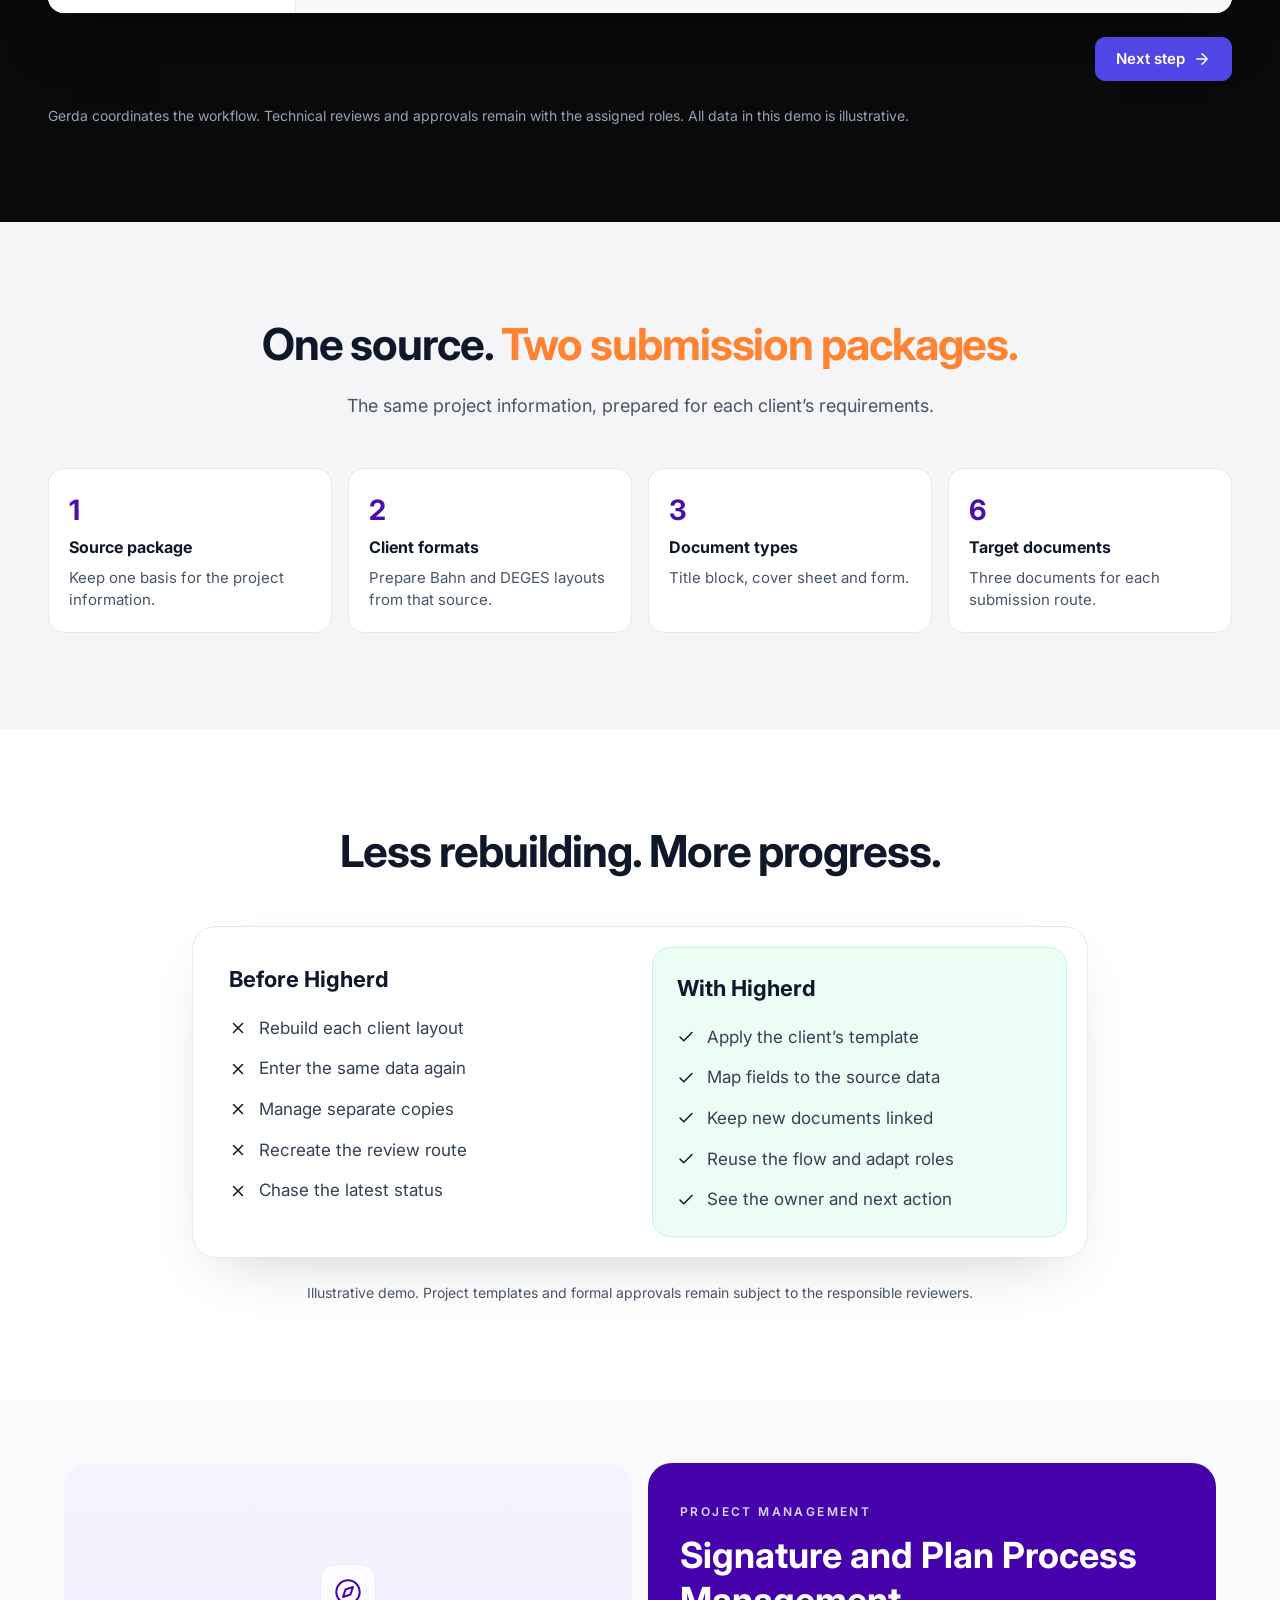
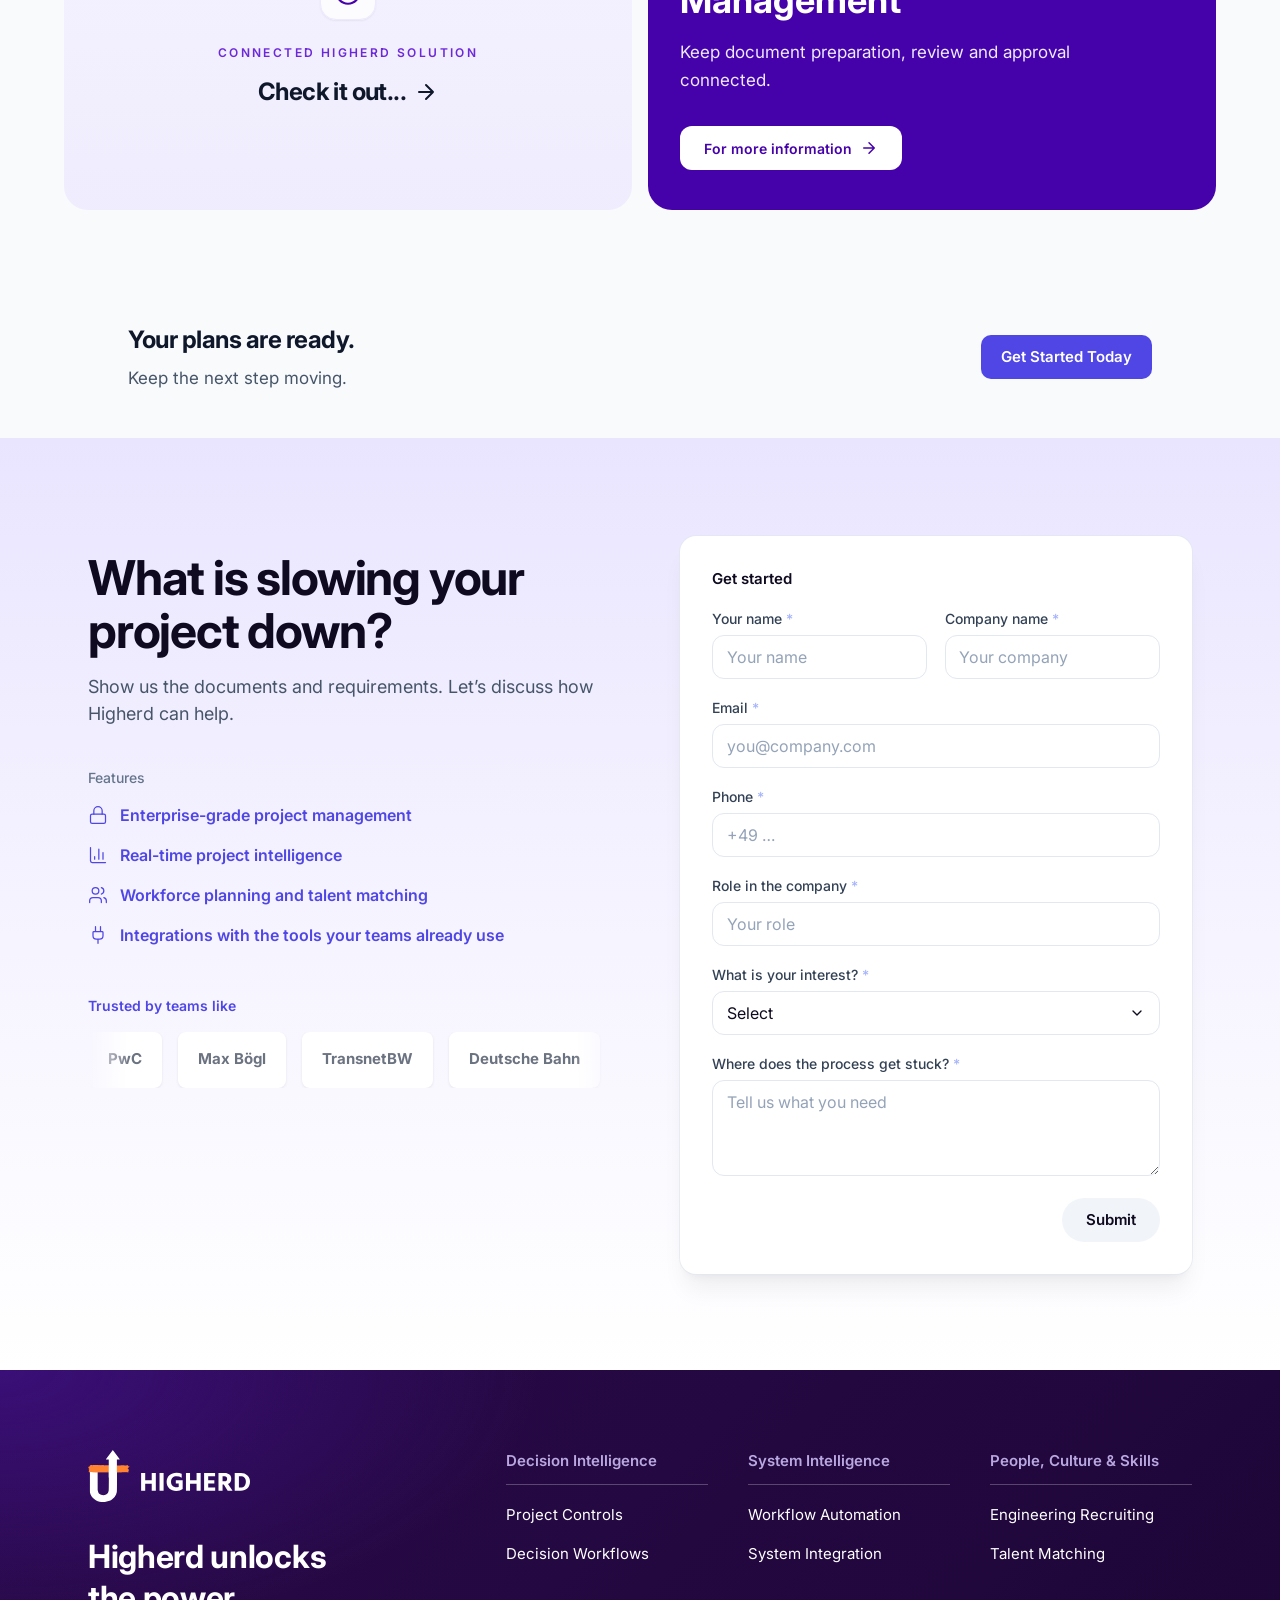
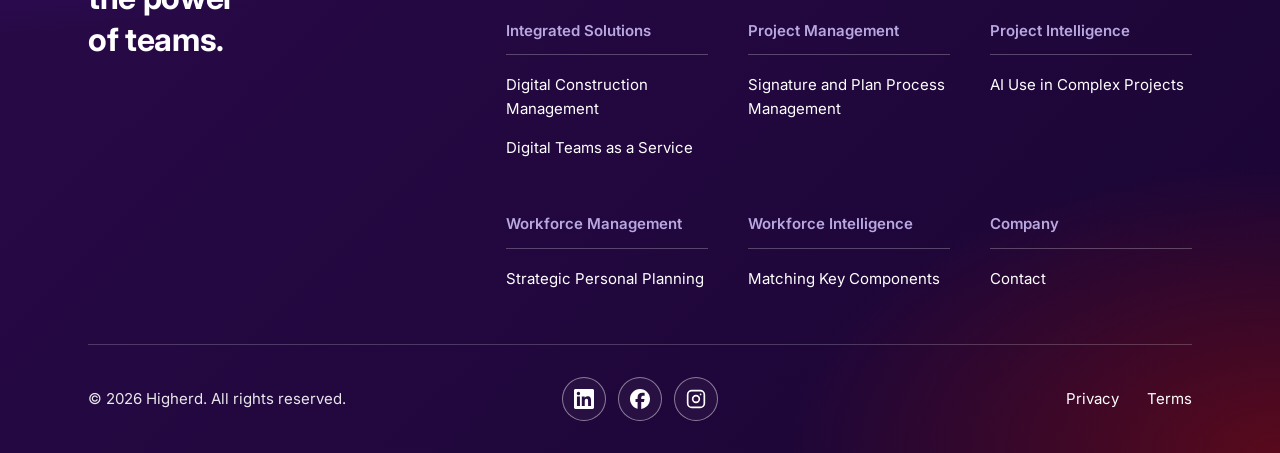
==== commit a2b52aa9: "Turn the UC05 screenshot tour into a clickable demo like UC06" ====
--- a/pi-demo-2026-UC05/index.html
+++ b/pi-demo-2026-UC05/index.html
@@ -28,8 +28,12 @@
   <link rel="stylesheet" href="/css/style.css?v=11">
   <link rel="stylesheet" href="/css/uc06.css?v=14">
   <link rel="stylesheet" href="/css/uc05.css?v=13">
+  <link rel="stylesheet" href="/css/uc06-demo.css?v=10">
+  <link rel="stylesheet" href="/css/uc05-demo.css?v=1">
   <script src="/js/main.js?v=10" defer></script>
-  <script src="/js/uc05.js?v=4" defer></script>
+  <script src="/js/uc05.js?v=5" defer></script>
+  <script src="/js/uc06.js?v=3" defer></script>
+  <script src="/js/uc05-demo.js?v=1" defer></script>
 </head>
 <body class="uc">
 
@@ -196,52 +200,72 @@
         <p class="uc-copy">Adapt the layout. Create the documents. Assign the workflow. See who needs to act next.</p>
       </div>
       <div class="uc-screens">
-        <div class="uc-tabs" data-tour>
-          <div class="uc-tabs__list" role="tablist" aria-label="Demo chapters">
-            <button class="uc-tab" role="tab" id="ch-tab-1" aria-controls="tour-panel" aria-selected="true" data-chapter="1"><span>01</span>Overview</button>
-            <button class="uc-tab" role="tab" id="ch-tab-2" aria-controls="tour-panel" aria-selected="false" tabindex="-1" data-chapter="2"><span>02</span>Documents</button>
-            <button class="uc-tab" role="tab" id="ch-tab-3" aria-controls="tour-panel" aria-selected="false" tabindex="-1" data-chapter="3"><span>03</span>PDF Creator</button>
-            <button class="uc-tab" role="tab" id="ch-tab-4" aria-controls="tour-panel" aria-selected="false" tabindex="-1" data-chapter="4"><span>04</span>Workflow</button>
-            <button class="uc-tab" role="tab" id="ch-tab-5" aria-controls="tour-panel" aria-selected="false" tabindex="-1" data-chapter="5"><span>05</span>Progress</button>
-          </div>
-
-          <div class="uc-panel tour" role="tabpanel" id="tour-panel" aria-labelledby="ch-tab-1">
+        <div class="uc-tabs" data-tabs>
+          <div class="uc-tabs__list" role="tablist" aria-label="Journey steps">
+            <button class="uc-tab" role="tab" id="flow-tab-1" aria-controls="flow-1" aria-selected="true"><span>01</span>Overview</button>
+            <button class="uc-tab" role="tab" id="flow-tab-2" aria-controls="flow-2" aria-selected="false" tabindex="-1"><span>02</span>Documents</button>
+            <button class="uc-tab" role="tab" id="flow-tab-3" aria-controls="flow-3" aria-selected="false" tabindex="-1"><span>03</span>PDF Creator</button>
+            <button class="uc-tab" role="tab" id="flow-tab-4" aria-controls="flow-4" aria-selected="false" tabindex="-1"><span>04</span>Workflow</button>
+            <button class="uc-tab" role="tab" id="flow-tab-5" aria-controls="flow-5" aria-selected="false" tabindex="-1"><span>05</span>Progress</button>
+          </div>
+
+          <div class="uc-panel uc-panel--app" role="tabpanel" id="flow-1" aria-labelledby="flow-tab-1">
             <div class="uc-caption">
-              <p class="tour__count" data-tour-count>Screen 1 of 12</p>
-              <h3 class="uc-caption__title" data-tour-title></h3>
+              <h3 class="uc-caption__title">See what needs coordination</h3>
               <p class="uc-caption__role">Planning Coordinator · General Contractor</p>
-              <p class="uc-caption__line" data-tour-line></p>
-              <div class="tour__lang" role="group" aria-label="Screen language">
-                <span class="tour__lang-label">Screens</span>
-                <button type="button" class="tour__lang-btn" data-tour-lang="en" aria-pressed="true">English</button>
-                <button type="button" class="tour__lang-btn" data-tour-lang="de" aria-pressed="false">Deutsch</button>
-              </div>
-              <ol class="tour__dots" aria-label="Screens in this chapter" data-tour-dots></ol>
-            </div>
-            <div class="tour__stage">
-              <div class="tour__frame" data-tour-frame>
-                <img data-tour-img src="/assets/img/uc05/en/01-my-overview.webp" alt="" width="2200" height="1610" decoding="async">
-              </div>
-              <a class="tour__full" data-tour-full href="/assets/img/uc05/en/01-my-overview.webp" target="_blank" rel="noopener"><svg aria-hidden="true" focusable="false"><use href="#icon-expand"/></svg>Full size</a>
-            </div>
-            <p class="tour__pan" aria-hidden="true">Swipe sideways to see the whole screen</p>
+              <p class="uc-caption__line">Check the document packages, preparation status and your open tasks. Open the document manager to start.</p>
+            </div>
+            <div class="hd" id="hd-1" aria-label="Interactive demo screen, step 01"></div>
+          </div>
+
+          <div class="uc-panel uc-panel--app" role="tabpanel" id="flow-2" aria-labelledby="flow-tab-2" hidden>
+            <div class="uc-caption">
+              <h3 class="uc-caption__title">Pick the source revision</h3>
+              <p class="uc-caption__role">Planning Coordinator · General Contractor</p>
+              <p class="uc-caption__line">Choose the source document. Source files and revision IDs stay unchanged. Then open it in PDF Creator.</p>
+            </div>
+            <div class="hd" id="hd-2" aria-label="Interactive demo screen, step 02"></div>
+          </div>
+
+          <div class="uc-panel uc-panel--app" role="tabpanel" id="flow-3" aria-labelledby="flow-tab-3" hidden>
+            <div class="uc-caption">
+              <h3 class="uc-caption__title">Map once, create both layouts</h3>
+              <p class="uc-caption__role">Planning Coordinator · General Contractor</p>
+              <p class="uc-caption__line">Map project data onto the target template, compare the rail and road layouts, run the check, then create the documents.</p>
+            </div>
+            <div class="hd" id="hd-3" aria-label="Interactive demo screen, step 03"></div>
+          </div>
+
+          <div class="uc-panel uc-panel--app" role="tabpanel" id="flow-4" aria-labelledby="flow-tab-4" hidden>
+            <div class="uc-caption">
+              <h3 class="uc-caption__title">Assign the review route</h3>
+              <p class="uc-caption__role">Planning Coordinator · General Contractor</p>
+              <p class="uc-caption__line">Assign the rail and road documents to their workflows. In the editor, set roles, durations and phases from each task menu.</p>
+            </div>
+            <div class="hd" id="hd-4" aria-label="Interactive demo screen, step 04"></div>
+          </div>
+
+          <div class="uc-panel uc-panel--app" role="tabpanel" id="flow-5" aria-labelledby="flow-tab-5" hidden>
+            <div class="uc-caption">
+              <h3 class="uc-caption__title">See who needs to act next</h3>
+              <p class="uc-caption__role">Planning Coordinator · General Contractor</p>
+              <p class="uc-caption__line">Track the open tasks across both packages. Mark a task done or return it, and My overview updates.</p>
+            </div>
+            <div class="hd" id="hd-5" aria-label="Interactive demo screen, step 05"></div>
           </div>
 
           <div class="uc-tabs__nav">
-            <button class="uc-step-btn" type="button" data-tour-step="-1">
+            <button class="uc-step-btn" type="button" data-step="-1">
               <svg aria-hidden="true" focusable="false"><use href="#icon-arrow-left"/></svg>Previous
             </button>
-            <button class="uc-step-btn tour__restart" type="button" data-tour-restart>
-              <svg aria-hidden="true" focusable="false"><use href="#icon-restart"/></svg>Restart
-            </button>
-            <button class="uc-step-btn uc-step-btn--next" type="button" data-tour-step="1">
+            <button class="uc-step-btn uc-step-btn--next" type="button" data-step="1">
               Next step<svg aria-hidden="true" focusable="false"><use href="#icon-arrow-right"/></svg>
             </button>
-            <a class="uc-step-btn uc-step-btn--next" href="#numbers" data-tour-end hidden>
+            <a class="uc-step-btn uc-step-btn--next" href="#numbers" data-step-end hidden>
               Next: How to read the numbers<svg aria-hidden="true" focusable="false"><use href="#icon-arrow-right"/></svg>
             </a>
           </div>
-          <p class="tour__note">Gerda coordinates the workflow. Technical reviews and approvals remain with the assigned roles.</p>
+          <p class="tour__note">Gerda coordinates the workflow. Technical reviews and approvals remain with the assigned roles. All data in this demo is illustrative.</p>
         </div>
       </div>
     </section>
--- a/css/uc06-demo.css
+++ b/css/uc06-demo.css
@@ -0,0 +1,2604 @@
+/* =========================================================
+   Higherd – UC06 clickable demo (see js/uc06-demo.js)
+   Styled after the Higherd company app in the Figma prototype
+   ========================================================= */
+
+/* ---------- Page: journey section ---------- */
+.hd-live {
+  display: inline-flex;
+  align-items: center;
+  gap: 10px;
+  margin: 0 0 1rem;
+  padding: 6px 14px;
+  border: 1px solid rgba(196, 181, 253, 0.5);
+  border-radius: 99px;
+  background: rgba(124, 58, 237, 0.18);
+  font-size: 0.8125rem;
+  font-weight: 700;
+  letter-spacing: 0.06em;
+  text-transform: uppercase;
+  color: #E9D5FF;
+}
+
+.hd-live__dot {
+  position: relative;
+  width: 10px;
+  height: 10px;
+  border-radius: 50%;
+  background: #22C55E;
+}
+
+.hd-live__dot::after {
+  content: "";
+  position: absolute;
+  inset: 0;
+  border-radius: 50%;
+  background: #22C55E;
+  animation: hd-ping 1.6s ease-out infinite;
+}
+
+/* Caption sits above the full-width app window */
+.uc-panel--app {
+  grid-template-columns: minmax(0, 1fr) !important;
+  gap: 1rem !important;
+}
+
+.uc-panel--app .uc-caption {
+  position: static !important;
+  display: flex;
+  flex-wrap: wrap;
+  align-items: center;
+  gap: 6px 14px;
+}
+
+.uc-panel--app .uc-caption__role {
+  margin-top: 0;
+}
+
+.uc-caption__line {
+  flex-basis: 100%;
+  margin: 0;
+  line-height: 1.5;
+  color: #CBD5E1;
+}
+
+/* ---------- App window ---------- */
+.hd {
+  --hd-accent: #4A0FA8;
+  --hd-accent-2: #3B0A87;
+  --hd-tint: #F3EEFF;
+  --hd-ink: #101828;
+  --hd-copy: #475467;
+  --hd-muted: #667085;
+  --hd-line: #EAECF0;
+  --hd-bg: #F8F9FB;
+  --hd-good: #16A34A;
+  --hd-bad: #DC2626;
+  --hd-orange: #F97316;
+  min-width: 0;
+  overflow: hidden;
+  border-radius: 16px;
+  background: #fff;
+  box-shadow: 0 30px 60px -24px rgba(0, 0, 0, 0.7), 0 0 0 1px rgba(255, 255, 255, 0.08);
+  font-size: 0.875rem;
+  line-height: 1.45;
+  color: var(--hd-ink);
+}
+
+.hd *,
+.hd *::before,
+.hd *::after {
+  box-sizing: border-box;
+}
+
+.hd p {
+  margin: 0;
+}
+
+.hd button {
+  font: inherit;
+}
+
+.hd :focus-visible {
+  outline: 2px solid var(--hd-accent);
+  outline-offset: 2px;
+}
+
+.hd-sr {
+  position: absolute;
+  width: 1px;
+  height: 1px;
+  overflow: hidden;
+  clip: rect(0 0 0 0);
+  white-space: nowrap;
+}
+
+.hd-ico {
+  flex: none;
+  width: 18px;
+  height: 18px;
+  fill: none;
+  stroke: currentColor;
+  stroke-width: 1.75;
+  stroke-linecap: round;
+  stroke-linejoin: round;
+}
+
+.hd-chrome {
+  display: flex;
+  align-items: center;
+  gap: 10px;
+  padding: 9px 16px;
+  border-bottom: 1px solid var(--hd-line);
+  background: #fff;
+  font-size: 0.75rem;
+  color: #98A2B3;
+}
+
+.hd-dots {
+  display: inline-flex;
+  gap: 5px;
+}
+
+.hd-dots i {
+  width: 9px;
+  height: 9px;
+  border-radius: 50%;
+  background: #E4E7EC;
+}
+
+.hd-chrome__t {
+  flex: 1;
+  font-weight: 600;
+  text-align: center;
+}
+
+.hd-link {
+  padding: 2px 0;
+  border: 0;
+  background: none;
+  font-size: 0.8125rem;
+  font-weight: 600;
+  color: var(--hd-accent);
+  cursor: pointer;
+}
+
+.hd-link:hover {
+  text-decoration: underline;
+}
+
+.hd-chrome .hd-link {
+  font-size: 0.75rem;
+}
+
+.hd-shell {
+  display: grid;
+  grid-template-columns: minmax(0, 1fr);
+}
+
+.hd-main {
+  min-width: 0;
+  background: var(--hd-bg);
+}
+
+/* ---------- Menu (Higherd sidebar) ---------- */
+.hd-side {
+  border-bottom: 1px solid var(--hd-line);
+  background: #fff;
+}
+
+.hd-side__logo,
+.hd-side__sec {
+  display: none;
+}
+
+.hd-side ul {
+  display: flex;
+  gap: 2px;
+  margin: 0;
+  padding: 0;
+  list-style: none;
+}
+
+.hd-side {
+  display: flex;
+  justify-content: space-between;
+  gap: 2px;
+  padding: 6px 8px;
+  overflow-x: auto;
+  scrollbar-width: none;
+}
+
+.hd-side::-webkit-scrollbar {
+  display: none;
+}
+
+.hd-nav {
+  position: relative;
+  display: flex;
+  align-items: center;
+  gap: 12px;
+  width: 100%;
+  min-height: 36px;
+  padding: 0 9px;
+  border: 0;
+  border-radius: 10px;
+  background: none;
+  font-size: 0.875rem;
+  font-weight: 500;
+  text-align: left;
+  color: var(--hd-copy);
+}
+
+button.hd-nav {
+  cursor: pointer;
+}
+
+button.hd-nav:hover {
+  background: var(--hd-bg);
+  color: var(--hd-ink);
+}
+
+.hd-nav.is-active {
+  background: var(--hd-tint);
+  font-weight: 600;
+  color: var(--hd-accent);
+}
+
+.hd-nav.is-locked {
+  color: #C0C6D0;
+  cursor: not-allowed;
+}
+
+.hd-nav__l {
+  display: none;
+}
+
+.hd-nav__n {
+  position: absolute;
+  top: 1px;
+  right: 0;
+  min-width: 16px;
+  height: 16px;
+  padding: 0 4px;
+  border-radius: 99px;
+  background: var(--hd-accent);
+  font-size: 0.625rem;
+  font-style: normal;
+  font-weight: 700;
+  line-height: 16px;
+  text-align: center;
+  color: #fff;
+}
+
+/* ---------- Top bar ---------- */
+.hd-top {
+  display: flex;
+  flex-wrap: wrap;
+  align-items: center;
+  justify-content: space-between;
+  gap: 12px 16px;
+  padding: 18px 20px;
+  border-bottom: 1px solid var(--hd-line);
+  background: #fff;
+}
+
+.hd-top__title {
+  font-size: 1.375rem;
+  font-weight: 600;
+  letter-spacing: -0.01em;
+}
+
+.hd-top__sub {
+  margin-top: 2px !important;
+  color: var(--hd-muted);
+}
+
+.hd-top__r {
+  display: flex;
+  align-items: center;
+  gap: 10px;
+}
+
+.hd-aibtn {
+  display: inline-flex;
+  align-items: center;
+  gap: 8px;
+  min-height: 38px;
+  padding: 0 14px;
+  border: 0;
+  border-radius: 10px;
+  background: linear-gradient(135deg, #6D28D9, #A855F7);
+  font-weight: 600;
+  color: #fff;
+  cursor: pointer;
+  box-shadow: 0 6px 16px -8px rgba(109, 40, 217, 0.8);
+}
+
+.hd-aibtn .hd-ico {
+  width: 16px;
+  height: 16px;
+  fill: currentColor;
+  stroke: none;
+}
+
+.hd-aibtn:hover {
+  filter: brightness(1.08);
+}
+
+.hd-bell {
+  display: grid;
+  place-items: center;
+  width: 38px;
+  height: 38px;
+  border-radius: 10px;
+  background: var(--hd-tint);
+  color: var(--hd-accent);
+}
+
+.hd-user {
+  display: none;
+  align-items: center;
+  gap: 8px;
+}
+
+.hd-user__av {
+  display: grid;
+  place-items: center;
+  width: 36px;
+  height: 36px;
+  border-radius: 50%;
+  background: #E0D4FC;
+  font-size: 0.75rem;
+  font-weight: 700;
+  color: var(--hd-accent);
+}
+
+.hd-user__t {
+  display: grid;
+  line-height: 1.25;
+}
+
+.hd-user__t small {
+  font-size: 0.6875rem;
+  color: var(--hd-muted);
+}
+
+/* ---------- Body + panels ---------- */
+.hd-body {
+  display: grid;
+  gap: 16px;
+  padding: 18px 20px 22px;
+}
+
+.hd-panel {
+  min-width: 0;
+  padding: 18px;
+  border: 1px solid var(--hd-line);
+  border-radius: 14px;
+  background: #fff;
+}
+
+.hd-panel__h {
+  display: flex;
+  flex-wrap: wrap;
+  align-items: center;
+  justify-content: space-between;
+  gap: 8px 12px;
+  margin-bottom: 14px;
+}
+
+.hd-panel__t {
+  font-size: 1rem;
+  font-weight: 600;
+}
+
+.hd-panel--center {
+  display: flex;
+  flex-direction: column;
+  align-items: center;
+}
+
+.hd-panel--center .hd-panel__h {
+  align-self: stretch;
+}
+
+.hd-eyebrow {
+  margin-bottom: 4px !important;
+  font-size: 0.6875rem;
+  font-weight: 700;
+  letter-spacing: 0.06em;
+  text-transform: uppercase;
+  color: var(--hd-accent);
+}
+
+.hd-muted {
+  color: var(--hd-muted);
+}
+
+.hd-sub {
+  margin: 14px 0 8px !important;
+  font-size: 0.8125rem;
+  font-weight: 600;
+  color: var(--hd-copy);
+}
+
+.hd-foot {
+  margin-top: 12px !important;
+  font-size: 0.75rem;
+  color: var(--hd-muted);
+}
+
+.hd-tag {
+  padding: 3px 10px;
+  border-radius: 99px;
+  background: var(--hd-accent);
+  font-size: 0.6875rem;
+  font-weight: 700;
+  color: #fff;
+}
+
+.hd-tag--soft {
+  background: var(--hd-tint);
+  color: var(--hd-accent);
+}
+
+.hd-grid {
+  display: grid;
+  gap: 16px;
+}
+
+.hd-stack {
+  display: grid;
+  gap: 16px;
+}
+
+/* ---------- Buttons ---------- */
+.hd-btn {
+  display: inline-flex;
+  align-items: center;
+  justify-content: center;
+  gap: 6px;
+  min-height: 40px;
+  padding: 0 16px;
+  border: 1px solid var(--hd-accent);
+  border-radius: 10px;
+  background: var(--hd-accent);
+  font-weight: 600;
+  color: #fff;
+  cursor: pointer;
+  transition: background-color 160ms ease;
+}
+
+.hd-btn:hover {
+  background: var(--hd-accent-2);
+}
+
+.hd-btn--ghost {
+  border-color: #D0D5DD;
+  background: #fff;
+  color: var(--hd-ink);
+}
+
+.hd-btn--ghost:hover {
+  border-color: var(--hd-accent);
+  background: var(--hd-tint);
+}
+
+.hd-btn--sm {
+  min-height: 34px;
+  padding: 0 12px;
+  font-size: 0.8125rem;
+}
+
+.hd-btn--done {
+  border-color: #BBF7D0;
+  background: #DCFCE7;
+  color: #15803D;
+}
+
+.hd-btn--done:hover {
+  background: #BBF7D0;
+}
+
+.hd-btn[disabled] {
+  opacity: 0.45;
+  cursor: not-allowed;
+}
+
+.hd-x {
+  display: grid;
+  place-items: center;
+  width: 32px;
+  height: 32px;
+  border: 1px solid var(--hd-line);
+  border-radius: 8px;
+  background: #fff;
+  font-size: 1.125rem;
+  line-height: 1;
+  color: var(--hd-muted);
+  cursor: pointer;
+}
+
+.hd-x:hover {
+  border-color: #FECACA;
+  background: #FEF2F2;
+  color: var(--hd-bad);
+}
+
+.hd-actions {
+  display: flex;
+  flex-wrap: wrap;
+  align-items: center;
+  justify-content: flex-end;
+  gap: 12px;
+  margin-top: 16px;
+}
+
+.hd-ok {
+  font-weight: 600;
+  color: var(--hd-good);
+}
+
+/* ---------- 01 Dashboard ---------- */
+.hd-banner {
+  display: flex;
+  flex-wrap: wrap;
+  align-items: center;
+  justify-content: space-between;
+  gap: 12px 16px;
+  padding: 16px 18px;
+  border-radius: 14px;
+  background: var(--hd-tint);
+}
+
+.hd-banner__t {
+  font-size: 1rem;
+  font-weight: 600;
+  color: var(--hd-accent);
+}
+
+.hd-banner__s {
+  margin-top: 2px !important;
+  font-size: 0.8125rem;
+  color: #7A5AF8;
+}
+
+.hd-banner--state .hd-banner__t {
+  font-size: 1.125rem;
+  color: var(--hd-ink);
+}
+
+.hd-banner__team b {
+  font-weight: 600;
+}
+
+.hd-period {
+  display: inline-flex;
+  gap: 2px;
+  padding: 3px;
+  border: 1px solid var(--hd-line);
+  border-radius: 10px;
+}
+
+.hd-period button {
+  min-height: 30px;
+  padding: 0 12px;
+  border: 0;
+  border-radius: 7px;
+  background: none;
+  font-size: 0.8125rem;
+  color: var(--hd-muted);
+  cursor: pointer;
+}
+
+.hd-period button[aria-pressed="true"] {
+  background: var(--hd-orange);
+  font-weight: 600;
+  color: #fff;
+}
+
+.hd-kpis {
+  display: grid;
+  grid-template-columns: repeat(2, minmax(0, 1fr));
+  gap: 12px;
+}
+
+.hd-kpi {
+  display: grid;
+  gap: 4px;
+  padding: 14px;
+  border: 1px solid var(--hd-line);
+  border-radius: 12px;
+  background: #fff;
+}
+
+.hd-kpi__i {
+  display: grid;
+  place-items: center;
+  width: 32px;
+  height: 32px;
+  margin-bottom: 6px;
+  border-radius: 50%;
+  background: var(--hd-tint);
+  color: var(--hd-accent);
+}
+
+.hd-kpi__i .hd-ico {
+  width: 16px;
+  height: 16px;
+}
+
+.hd-kpi__l {
+  font-size: 0.8125rem;
+  color: var(--hd-copy);
+}
+
+.hd-kpi b {
+  font-size: 1.5rem;
+  font-weight: 600;
+}
+
+.hd-kpi small {
+  font-size: 0.75rem;
+  color: var(--hd-muted);
+}
+
+.hd-kpi--bar {
+  border-left: 3px solid var(--hd-accent);
+}
+
+.hd-kpi--bar.is-warn {
+  border-left-color: var(--hd-orange);
+}
+
+.hd-kpi--bar.is-warn b {
+  color: var(--hd-orange);
+}
+
+/* WoW barometers */
+.hd-baros {
+  display: grid;
+  grid-template-columns: repeat(6, minmax(0, 1fr));
+  gap: 8px;
+}
+
+.hd-baro {
+  display: flex;
+  flex-direction: column;
+  align-items: center;
+  gap: 8px;
+  padding: 10px 4px;
+  border: 1px solid var(--hd-line);
+  border-radius: 12px;
+}
+
+.hd-baro__v {
+  display: flex;
+  flex-direction: column;
+  align-items: center;
+  min-height: 2.6em;
+  font-size: 0.75rem;
+  font-weight: 600;
+  line-height: 1.3;
+  color: var(--hd-copy);
+}
+
+.hd-baro__v em {
+  font-size: 0.6875rem;
+  font-style: normal;
+  font-weight: 700;
+}
+
+.hd-baro__v em.is-up {
+  color: var(--hd-good);
+}
+
+.hd-baro__v em.is-down {
+  color: var(--hd-bad);
+}
+
+.hd-baro__track {
+  position: relative;
+  width: 14px;
+  height: 120px;
+  border-radius: 99px;
+  background: #EEF0F3;
+}
+
+.hd-baro__base,
+.hd-baro__fill {
+  position: absolute;
+  left: 0;
+  right: 0;
+  bottom: 0;
+  border-radius: 99px;
+  transition: height 400ms ease;
+}
+
+.hd-baro__base {
+  z-index: 1;
+  background: rgba(255, 255, 255, 0.45);
+}
+
+.hd-baro__knob {
+  position: absolute;
+  left: 50%;
+  z-index: 2;
+  width: 18px;
+  height: 18px;
+  margin: 0 0 -9px -9px;
+  border: 3px solid;
+  border-radius: 50%;
+  background: #fff;
+  transition: bottom 400ms ease;
+}
+
+.hd-baro b {
+  font-size: 0.75rem;
+  font-weight: 600;
+}
+
+/* Talent Pool donut */
+.hd-donut {
+  position: relative;
+  width: 150px;
+  height: 150px;
+}
+
+.hd-donut svg {
+  width: 100%;
+  height: 100%;
+}
+
+.hd-donut circle {
+  transition: stroke-dasharray 400ms ease, stroke-dashoffset 400ms ease;
+}
+
+.hd-donut__c {
+  position: absolute;
+  inset: 0;
+  display: grid;
+  place-content: center;
+  font-size: 0.8125rem;
+  font-weight: 600;
+  text-align: center;
+}
+
+.hd-donut__c b {
+  font-size: 1.375rem;
+}
+
+.hd-legend {
+  display: flex;
+  flex-wrap: wrap;
+  justify-content: center;
+  gap: 4px 12px;
+  margin: 12px 0 16px;
+  padding: 0;
+  list-style: none;
+  font-size: 0.75rem;
+  color: var(--hd-copy);
+}
+
+.hd-legend li {
+  display: inline-flex;
+  align-items: center;
+  gap: 5px;
+}
+
+.hd-legend i {
+  width: 8px;
+  height: 8px;
+  border-radius: 50%;
+}
+
+/* Tables */
+.hd-tablewrap {
+  overflow-x: auto;
+}
+
+.hd-table {
+  width: 100%;
+  border-collapse: collapse;
+  font-size: 0.8125rem;
+}
+
+.hd-table th {
+  padding: 9px 10px;
+  background: var(--hd-bg);
+  font-size: 0.6875rem;
+  font-weight: 600;
+  text-align: left;
+  text-transform: uppercase;
+  color: var(--hd-muted);
+  white-space: nowrap;
+}
+
+.hd-table th:first-child {
+  border-radius: 8px 0 0 8px;
+}
+
+.hd-table th:last-child {
+  border-radius: 0 8px 8px 0;
+}
+
+.hd-table td {
+  padding: 9px 10px;
+  border-bottom: 1px solid var(--hd-line);
+  white-space: nowrap;
+}
+
+.hd-table tr:last-child td {
+  border-bottom: 0;
+}
+
+.hd-imp {
+  text-align: center !important;
+  font-variant-numeric: tabular-nums;
+  color: var(--hd-muted);
+}
+
+.hd-imp.is-up {
+  font-weight: 600;
+  color: var(--hd-good);
+}
+
+.hd-imp.is-down {
+  font-weight: 600;
+  color: var(--hd-bad);
+}
+
+.hd-match {
+  font-weight: 600;
+  color: var(--hd-good);
+}
+
+.hd-idlink {
+  padding: 0;
+  border: 0;
+  background: none;
+  font-weight: 600;
+  color: var(--hd-accent);
+  text-decoration: underline;
+  text-underline-offset: 3px;
+  cursor: pointer;
+}
+
+/* Most recent gaps */
+.hd-gaps {
+  display: grid;
+  gap: 10px;
+}
+
+.hd-gap {
+  display: grid;
+  grid-template-columns: 1fr auto;
+  gap: 2px 10px;
+  padding: 12px 14px;
+  border: 1px solid var(--hd-line);
+  border-radius: 12px;
+  background: #fff;
+  text-align: left;
+  cursor: pointer;
+  transition: border-color 160ms ease, box-shadow 160ms ease;
+}
+
+.hd-gap:hover {
+  border-color: #C4B5FD;
+  box-shadow: 0 6px 16px -10px rgba(74, 15, 168, 0.5);
+}
+
+.hd-gap.is-live {
+  border-color: #FED7AA;
+  background: #FFFBF5;
+}
+
+.hd-gap__id {
+  font-size: 0.75rem;
+  color: var(--hd-muted);
+}
+
+.hd-gap__s {
+  grid-row: span 2;
+  align-self: start;
+  padding: 2px 9px;
+  border-radius: 99px;
+  background: #EEF4FF;
+  font-size: 0.6875rem;
+  font-weight: 600;
+  color: #3538CD;
+}
+
+.hd-gap__s.is-crit {
+  background: #FFEDD5;
+  color: #C2410C;
+}
+
+.hd-gap b {
+  grid-column: 1;
+  font-weight: 600;
+}
+
+.hd-gap small {
+  grid-column: 1 / -1;
+  font-size: 0.75rem;
+  color: var(--hd-accent);
+}
+
+/* ---------- 02 Gap ---------- */
+.hd-kpis--flat .hd-kpi {
+  padding-left: 12px;
+}
+
+.hd-hbar {
+  display: grid;
+  grid-template-columns: minmax(8rem, 11rem) minmax(0, 1fr) auto;
+  align-items: center;
+  gap: 12px;
+  padding: 8px 0;
+}
+
+.hd-hbar span:first-child {
+  font-weight: 500;
+}
+
+.hd-hbar small {
+  font-size: 0.75rem;
+  color: var(--hd-muted);
+}
+
+.hd-hbar__t {
+  display: block;
+  height: 10px;
+  overflow: hidden;
+  border-radius: 99px;
+  background: #EDE9FE;
+}
+
+.hd-hbar__t i {
+  display: block;
+  height: 100%;
+  border-radius: 99px;
+  background: var(--hd-accent);
+  transition: width 400ms ease;
+}
+
+.hd-wowgrid {
+  display: grid;
+  gap: 12px 24px;
+}
+
+.hd-wowline {
+  display: grid;
+  grid-template-columns: 1fr auto;
+  gap: 6px;
+  font-size: 0.8125rem;
+}
+
+.hd-wowline .hd-hbar__t {
+  grid-column: 1 / -1;
+  height: 6px;
+  background: #EEF0F3;
+}
+
+.hd-desk {
+  display: grid;
+  align-content: start;
+  gap: 10px;
+}
+
+.hd-option {
+  display: grid;
+  grid-template-columns: auto 1fr auto;
+  align-items: center;
+  gap: 12px;
+  padding: 14px;
+  border: 1px solid var(--hd-line);
+  border-radius: 12px;
+  background: #fff;
+  text-align: left;
+  color: var(--hd-ink);
+  cursor: pointer;
+  transition: border-color 160ms ease, background-color 160ms ease;
+}
+
+button.hd-option:hover {
+  border-color: var(--hd-accent);
+  background: var(--hd-tint);
+}
+
+.hd-option b {
+  display: block;
+  font-weight: 600;
+}
+
+.hd-option small {
+  font-size: 0.75rem;
+  color: var(--hd-muted);
+}
+
+.hd-option > span:last-child {
+  font-size: 1.125rem;
+  color: var(--hd-accent);
+}
+
+.hd-option__n {
+  display: grid;
+  place-items: center;
+  width: 30px;
+  height: 30px;
+  border-radius: 50%;
+  background: var(--hd-tint);
+  font-size: 0.75rem;
+  font-weight: 700;
+  color: var(--hd-accent);
+}
+
+.hd-option.is-off {
+  grid-template-columns: auto 1fr;
+  opacity: 0.5;
+  cursor: default;
+}
+
+.hd-process {
+  display: flex;
+  flex-wrap: wrap;
+  gap: 6px;
+  margin: 0;
+  padding: 10px 12px;
+  border: 1px solid var(--hd-line);
+  border-radius: 12px;
+  background: #fff;
+  list-style: none;
+}
+
+.hd-process li {
+  display: inline-flex;
+  align-items: center;
+  gap: 6px;
+  padding: 4px 10px 4px 4px;
+  border-radius: 99px;
+  font-size: 0.8125rem;
+  color: var(--hd-muted);
+}
+
+.hd-process span {
+  display: grid;
+  place-items: center;
+  width: 24px;
+  height: 24px;
+  border-radius: 50%;
+  background: var(--hd-bg);
+  font-size: 0.6875rem;
+  font-weight: 700;
+}
+
+.hd-process li.is-done span {
+  background: #DCFCE7;
+  color: var(--hd-good);
+}
+
+.hd-process li.is-on {
+  background: var(--hd-tint);
+  font-weight: 600;
+  color: var(--hd-accent);
+}
+
+.hd-process li.is-on span {
+  background: var(--hd-accent);
+  color: #fff;
+}
+
+/* ---------- 03 Post a job / Find candidate ---------- */
+.hd-switch {
+  display: inline-flex;
+  justify-self: start;
+  gap: 4px;
+  padding: 4px;
+  border: 1px solid var(--hd-line);
+  border-radius: 12px;
+  background: #fff;
+}
+
+.hd-switch button {
+  display: inline-flex;
+  align-items: center;
+  gap: 8px;
+  min-height: 38px;
+  padding: 0 14px;
+  border: 0;
+  border-radius: 9px;
+  background: none;
+  font-weight: 600;
+  color: var(--hd-copy);
+  cursor: pointer;
+}
+
+.hd-switch button[aria-pressed="true"] {
+  background: var(--hd-accent);
+  color: #fff;
+}
+
+.hd-notice {
+  display: flex;
+  flex-wrap: wrap;
+  align-items: center;
+  justify-content: space-between;
+  gap: 10px 16px;
+  padding: 14px 16px;
+  border: 1px solid #BBF7D0;
+  border-radius: 12px;
+  background: #F0FDF4;
+  color: #14532D;
+}
+
+.hd-form {
+  display: grid;
+  grid-template-columns: repeat(auto-fill, minmax(11rem, 1fr));
+  gap: 12px;
+}
+
+.hd-f {
+  display: grid;
+  gap: 6px;
+  min-width: 0;
+}
+
+.hd-f > span:first-child {
+  font-size: 0.8125rem;
+  font-weight: 500;
+  color: var(--hd-copy);
+}
+
+.hd-f--wide {
+  grid-column: 1 / -1;
+}
+
+.hd-f input,
+.hd-f select,
+.hd-desc textarea,
+.hd-search input,
+.hd-addskill input,
+.hd-ai__f input {
+  width: 100%;
+  min-width: 0;
+  min-height: 42px;
+  padding: 0 12px;
+  border: 1px solid #D0D5DD;
+  border-radius: 10px;
+  background: #fff;
+  font: inherit;
+  color: var(--hd-ink);
+}
+
+.hd-f input:focus,
+.hd-f select:focus,
+.hd-desc textarea:focus,
+.hd-search input:focus,
+.hd-addskill input:focus,
+.hd-ai__f input:focus {
+  border-color: var(--hd-accent);
+  outline: 0;
+  box-shadow: 0 0 0 3px rgba(74, 15, 168, 0.12);
+}
+
+.hd-stepper {
+  display: flex;
+  align-items: center;
+  gap: 6px;
+  min-height: 42px;
+}
+
+.hd-stepper button {
+  width: 42px;
+  height: 42px;
+  border: 1px solid #D0D5DD;
+  border-radius: 10px;
+  background: #fff;
+  font-size: 1.125rem;
+  font-weight: 700;
+  color: var(--hd-accent);
+  cursor: pointer;
+}
+
+.hd-stepper button:hover {
+  border-color: var(--hd-accent);
+  background: var(--hd-tint);
+}
+
+.hd-stepper output {
+  flex: 1;
+  font-size: 1rem;
+  font-weight: 600;
+  text-align: center;
+}
+
+.hd-skills {
+  display: flex;
+  flex-wrap: wrap;
+  align-items: center;
+  gap: 8px;
+}
+
+.hd-skill {
+  display: inline-flex;
+  align-items: center;
+  gap: 4px;
+  padding: 5px 6px 5px 12px;
+  border-radius: 99px;
+  background: var(--hd-tint);
+  font-size: 0.8125rem;
+  font-weight: 500;
+  color: var(--hd-accent);
+}
+
+.hd-dialog .hd-skill {
+  padding-right: 12px;
+}
+
+.hd-skill button {
+  width: 20px;
+  height: 20px;
+  border: 0;
+  border-radius: 50%;
+  background: none;
+  line-height: 1;
+  color: var(--hd-accent);
+  cursor: pointer;
+}
+
+.hd-skill button:hover {
+  background: #fff;
+}
+
+.hd-addskill input {
+  width: 9rem;
+  min-height: 32px;
+  border-style: dashed;
+  border-radius: 99px;
+  font-size: 0.8125rem;
+}
+
+.hd-desc {
+  margin-top: 4px;
+}
+
+.hd-desc__h {
+  display: flex;
+  flex-wrap: wrap;
+  align-items: center;
+  justify-content: space-between;
+  gap: 8px;
+}
+
+.hd-desc textarea {
+  min-height: 7.5rem;
+  padding: 10px 12px;
+  line-height: 1.55;
+  resize: vertical;
+}
+
+.hd-aiinline {
+  display: inline-flex;
+  align-items: center;
+  gap: 6px;
+  min-height: 34px;
+  padding: 0 12px;
+  border: 1px solid #DDD6FE;
+  border-radius: 99px;
+  background: linear-gradient(135deg, #F5F3FF, #FAE8FF);
+  font-size: 0.8125rem;
+  font-weight: 600;
+  color: #6D28D9;
+  cursor: pointer;
+}
+
+.hd-aiinline .hd-ico {
+  width: 14px;
+  height: 14px;
+  fill: currentColor;
+  stroke: none;
+}
+
+.hd-aiinline:hover {
+  border-color: #A78BFA;
+}
+
+.hd-search {
+  position: relative;
+  display: flex;
+  align-items: center;
+  flex: 0 1 16rem;
+}
+
+.hd-search .hd-ico {
+  position: absolute;
+  left: 11px;
+  width: 16px;
+  height: 16px;
+  color: var(--hd-muted);
+}
+
+.hd-search input {
+  min-height: 38px;
+  padding-left: 34px;
+}
+
+.hd-cards {
+  display: grid;
+  grid-template-columns: repeat(auto-fill, minmax(15rem, 1fr));
+  gap: 12px;
+}
+
+.hd-card {
+  display: flex;
+  flex-direction: column;
+  gap: 4px;
+  padding: 14px;
+  border: 1px solid var(--hd-line);
+  border-radius: 12px;
+  background: #fff;
+  transition: border-color 160ms ease, box-shadow 160ms ease;
+}
+
+.hd-card:hover {
+  box-shadow: 0 8px 20px -14px rgba(16, 24, 40, 0.4);
+}
+
+.hd-card.is-on {
+  border-color: #86EFAC;
+  background: #F7FEF9;
+}
+
+.hd-card__h {
+  display: flex;
+  align-items: center;
+  justify-content: space-between;
+  gap: 8px;
+}
+
+.hd-card__h .hd-idlink {
+  font-size: 1rem;
+}
+
+.hd-card__r {
+  font-size: 0.8125rem;
+  color: var(--hd-copy);
+}
+
+.hd-card .hd-sub {
+  margin: 10px 0 4px !important;
+  font-size: 0.75rem;
+}
+
+.hd-card__b {
+  display: grid;
+  grid-template-columns: 1fr 1fr;
+  gap: 8px;
+  margin-top: 12px;
+}
+
+.hd-chips {
+  display: flex;
+  flex-wrap: wrap;
+  gap: 6px;
+}
+
+.hd-chip {
+  padding: 2px 8px;
+  border-radius: 99px;
+  font-size: 0.75rem;
+  font-weight: 600;
+  white-space: nowrap;
+}
+
+.hd-chip.is-up {
+  background: #DCFCE7;
+  color: #15803D;
+}
+
+.hd-chip.is-down {
+  background: #FEE2E2;
+  color: #B91C1C;
+}
+
+.hd-coverbar {
+  display: flex;
+  flex-wrap: wrap;
+  align-items: center;
+  justify-content: space-between;
+  gap: 12px 16px;
+  padding: 14px 16px;
+  border: 1px solid var(--hd-line);
+  border-radius: 14px;
+  background: #fff;
+}
+
+.hd-coverbar > div {
+  flex: 1 1 14rem;
+}
+
+.hd-coverbar .hd-hbar__t {
+  margin-top: 8px;
+  background: #EEF0F3;
+}
+
+.hd-empty {
+  padding: 24px;
+  text-align: center;
+  color: var(--hd-muted);
+}
+
+/* ---------- 04 Talent Pool ---------- */
+.hd-sumcard {
+  display: grid;
+  align-content: start;
+  gap: 8px;
+}
+
+.hd-big {
+  font-size: 2rem;
+  font-weight: 700;
+  line-height: 1.1;
+}
+
+.hd-big span {
+  font-size: 1rem;
+  font-weight: 500;
+  color: var(--hd-muted);
+}
+
+.hd-sumcard .hd-hbar__t {
+  background: #EEF0F3;
+}
+
+.hd-lift {
+  display: grid;
+  gap: 4px;
+}
+
+.hd-lift b {
+  color: var(--hd-good);
+}
+
+.hd-status {
+  min-height: 32px;
+  padding: 0 28px 0 10px;
+  border: 1px solid color-mix(in srgb, var(--c) 40%, #fff);
+  border-radius: 99px;
+  background: color-mix(in srgb, var(--c) 12%, #fff);
+  font: inherit;
+  font-size: 0.8125rem;
+  font-weight: 600;
+  color: color-mix(in srgb, var(--c) 75%, #000);
+  cursor: pointer;
+}
+
+.hd-table--pool td {
+  vertical-align: middle;
+}
+
+.hd-emptystate {
+  display: grid;
+  justify-items: center;
+  gap: 8px;
+  padding: 40px 18px;
+  text-align: center;
+}
+
+.hd-emptystate__i {
+  width: 48px;
+  height: 48px;
+  padding: 12px;
+  border-radius: 50%;
+  background: var(--hd-tint);
+  fill: none;
+  stroke: var(--hd-accent);
+  stroke-width: 1.75;
+}
+
+.hd-emptystate .hd-btn {
+  margin-top: 8px;
+}
+
+/* ---------- Profile dialog ---------- */
+.hd-dialog {
+  width: min(36rem, calc(100vw - 32px));
+  max-height: calc(100vh - 48px);
+  overflow: auto;
+  padding: 22px;
+  border: 0;
+}
+
+.hd-dialog::backdrop {
+  background: rgba(16, 24, 40, 0.55);
+}
+
+.hd-dialog__h {
+  display: flex;
+  justify-content: space-between;
+  gap: 12px;
+}
+
+.hd-dialog__t {
+  font-size: 1.375rem;
+  font-weight: 700;
+}
+
+.hd-dialog__p {
+  margin-top: 12px !important;
+  color: var(--hd-copy);
+}
+
+.hd-stats {
+  display: grid;
+  grid-template-columns: repeat(3, minmax(0, 1fr));
+  gap: 8px;
+  margin-top: 14px;
+}
+
+.hd-stats div {
+  display: grid;
+  padding: 10px 12px;
+  border-radius: 10px;
+  background: var(--hd-tint);
+}
+
+.hd-stats span {
+  font-size: 0.75rem;
+  color: var(--hd-muted);
+}
+
+.hd-stats b {
+  font-size: 1.125rem;
+  color: var(--hd-accent);
+}
+
+/* ---------- Higherd AI panel ---------- */
+.hd-ai {
+  position: fixed;
+  right: 16px;
+  bottom: 16px;
+  z-index: 900;
+  display: flex;
+  flex-direction: column;
+  width: min(23rem, calc(100vw - 32px));
+  max-height: min(34rem, calc(100vh - 32px));
+  border-radius: 16px;
+  box-shadow: 0 24px 60px -12px rgba(16, 24, 40, 0.45), 0 0 0 1px rgba(16, 24, 40, 0.06);
+}
+
+.hd-ai[hidden] {
+  display: none;
+}
+
+.hd-ai__h {
+  display: flex;
+  align-items: center;
+  gap: 10px;
+  padding: 14px 16px;
+  background: linear-gradient(135deg, #4A0FA8, #9333EA);
+  color: #fff;
+}
+
+.hd-ai__h > .hd-ico {
+  width: 22px;
+  height: 22px;
+  fill: currentColor;
+  stroke: none;
+}
+
+.hd-ai__h p {
+  flex: 1;
+  display: grid;
+  line-height: 1.25;
+}
+
+.hd-ai__h small {
+  font-size: 0.75rem;
+  opacity: 0.8;
+}
+
+.hd-ai__h .hd-x {
+  border-color: rgba(255, 255, 255, 0.3);
+  background: transparent;
+  color: #fff;
+}
+
+.hd-ai__log {
+  display: flex;
+  flex-direction: column;
+  gap: 8px;
+  min-height: 8rem;
+  padding: 14px 16px;
+  overflow-y: auto;
+  background: var(--hd-bg);
+}
+
+.hd-ai__hello {
+  color: var(--hd-muted);
+}
+
+.hd-ai__m {
+  max-width: 88%;
+  padding: 9px 12px;
+  border-radius: 12px;
+  line-height: 1.5;
+}
+
+.hd-ai__m--me {
+  align-self: flex-end;
+  border-bottom-right-radius: 4px;
+  background: var(--hd-accent);
+  color: #fff;
+}
+
+.hd-ai__m--ai {
+  align-self: flex-start;
+  border: 1px solid var(--hd-line);
+  border-bottom-left-radius: 4px;
+  background: #fff;
+}
+
+.hd-ai__typing {
+  display: inline-flex;
+  gap: 4px;
+}
+
+.hd-ai__typing i {
+  width: 6px;
+  height: 6px;
+  border-radius: 50%;
+  background: #A78BFA;
+  animation: hd-dot 1s ease-in-out infinite;
+}
+
+.hd-ai__typing i:nth-child(2) {
+  animation-delay: 0.15s;
+}
+
+.hd-ai__typing i:nth-child(3) {
+  animation-delay: 0.3s;
+}
+
+.hd-ai__q {
+  display: flex;
+  flex-wrap: wrap;
+  gap: 6px;
+  padding: 10px 16px 0;
+  background: #fff;
+}
+
+.hd-ai__q button {
+  padding: 6px 10px;
+  border: 1px solid #DDD6FE;
+  border-radius: 99px;
+  background: #F5F3FF;
+  font-size: 0.8125rem;
+  color: #5B21B6;
+  text-align: left;
+  cursor: pointer;
+}
+
+.hd-ai__q button:hover {
+  border-color: #A78BFA;
+}
+
+.hd-ai__f {
+  display: flex;
+  gap: 8px;
+  padding: 10px 16px 14px;
+  background: #fff;
+}
+
+.hd-ai__f input {
+  min-height: 38px;
+}
+
+/* ---------- Pulse + toast ---------- */
+.hd .hd-pulse {
+  position: relative;
+  z-index: 1;
+  outline: 2px solid #C4B5FD;
+  outline-offset: 2px;
+  animation: hd-ring 1.6s ease-out infinite;
+}
+
+.hd-toast {
+  position: fixed;
+  left: 50%;
+  bottom: 24px;
+  z-index: 1000;
+  display: flex;
+  align-items: center;
+  gap: 10px;
+  max-width: calc(100vw - 32px);
+  padding: 12px 18px;
+  border-radius: 12px;
+  background: #101828;
+  box-shadow: 0 16px 40px -12px rgba(0, 0, 0, 0.5);
+  font: 500 0.9375rem/1.4 var(--font-sans, Inter, system-ui, sans-serif);
+  color: #fff;
+  opacity: 0;
+  pointer-events: none;
+  transform: translate(-50%, 16px);
+  transition: opacity 200ms ease, transform 200ms ease;
+}
+
+.hd-toast.is-on {
+  opacity: 1;
+  transform: translate(-50%, 0);
+}
+
+.hd-toast__ok {
+  display: grid;
+  flex: none;
+  place-items: center;
+  width: 22px;
+  height: 22px;
+  border-radius: 50%;
+  background: #22C55E;
+  font-size: 0.75rem;
+  font-weight: 700;
+}
+
+@keyframes hd-ring {
+  0%   { box-shadow: 0 0 0 2px rgba(124, 58, 237, 0.6); }
+  70%  { box-shadow: 0 0 0 14px rgba(124, 58, 237, 0); }
+  100% { box-shadow: 0 0 0 0 rgba(124, 58, 237, 0); }
+}
+
+@keyframes hd-ping {
+  0%   { transform: scale(1); opacity: 0.7; }
+  100% { transform: scale(2.6); opacity: 0; }
+}
+
+@keyframes hd-dot {
+  0%, 100% { transform: translateY(0); opacity: 0.5; }
+  50%      { transform: translateY(-3px); opacity: 1; }
+}
+
+/* ---------- Responsive ---------- */
+@media (min-width: 640px) {
+  .hd-shell {
+    grid-template-columns: 4rem minmax(0, 1fr);
+  }
+
+  .hd-side {
+    flex-direction: column;
+    justify-content: flex-start;
+    gap: 4px;
+    padding: 14px 10px;
+    border-right: 1px solid var(--hd-line);
+    border-bottom: 0;
+    overflow: visible;
+  }
+
+  .hd-side ul {
+    flex-direction: column;
+  }
+
+  .hd-side__end {
+    margin-top: auto !important;
+  }
+
+  .hd-nav {
+    justify-content: center;
+    min-height: 40px;
+  }
+
+  .hd-kpis {
+    grid-template-columns: repeat(4, minmax(0, 1fr));
+  }
+
+  .hd-wowgrid {
+    grid-template-columns: repeat(2, minmax(0, 1fr));
+  }
+
+  .hd-user {
+    display: flex;
+  }
+}
+
+@media (min-width: 900px) {
+  .hd-grid {
+    grid-template-columns: minmax(0, 1.45fr) minmax(0, 1fr);
+  }
+
+  .hd-grid--gap {
+    grid-template-columns: minmax(0, 1.6fr) minmax(0, 1fr);
+  }
+
+  .hd-grid--pool {
+    grid-template-columns: minmax(0, 1.8fr) minmax(0, 1fr);
+  }
+}
+
+@media (min-width: 1100px) {
+  .hd-shell {
+    grid-template-columns: 15.5rem minmax(0, 1fr);
+  }
+
+  .hd-side {
+    padding: 20px 14px;
+  }
+
+  .hd-side__logo {
+    display: block;
+    padding: 0 8px 14px;
+  }
+
+  .hd-side__logo img {
+    width: 104px;
+    height: auto;
+  }
+
+  .hd-side__sec {
+    display: block;
+    margin: 12px 0 4px !important;
+    padding: 12px 10px 0;
+    border-top: 1px solid var(--hd-line);
+    font-size: 0.6875rem;
+    font-weight: 700;
+    letter-spacing: 0.06em;
+    text-transform: uppercase;
+    color: #98A2B3;
+  }
+
+  .hd-nav {
+    justify-content: flex-start;
+    padding: 0 12px;
+  }
+
+  .hd-nav__l {
+    display: block;
+    flex: 1;
+    min-width: 0;
+    overflow: hidden;
+    text-overflow: ellipsis;
+    white-space: nowrap;
+  }
+
+  .hd-nav__n {
+    position: static;
+  }
+
+  .hd-body {
+    padding: 20px 24px 26px;
+  }
+
+  .hd-top {
+    padding: 20px 24px;
+  }
+}
+
+@media (max-width: 479px) {
+  .hd-top,
+  .hd-body {
+    padding-left: 12px;
+    padding-right: 12px;
+  }
+
+  .hd-panel {
+    padding: 14px;
+  }
+
+  .hd-baros {
+    gap: 4px;
+  }
+
+  .hd-baro {
+    padding: 8px 2px;
+    border: 0;
+  }
+
+  .hd-hbar {
+    grid-template-columns: minmax(0, 1fr) auto;
+  }
+
+  .hd-hbar .hd-hbar__t {
+    grid-column: 1 / -1;
+    grid-row: 2;
+  }
+
+  .hd-aibtn span {
+    display: none;
+  }
+
+  .hd-card__b {
+    grid-template-columns: minmax(0, 1fr);
+  }
+}
+
+@media (prefers-reduced-motion: reduce) {
+  .hd .hd-pulse,
+  .hd-live__dot::after,
+  .hd-ai__typing i {
+    animation: none;
+  }
+
+  .hd-toast,
+  .hd-baro__fill,
+  .hd-baro__knob,
+  .hd-donut circle,
+  .hd-hbar__t i {
+    transition: none;
+  }
+}
+
+/* =========================================================
+   Screens from the Figma file: Job Details, Candidates Profile,
+   Talent Pool table, Report View, Decision Impact
+   ========================================================= */
+.hd-accent { color: var(--hd-accent); }
+.hd-mt { margin-top: 14px !important; }
+.hd-mt0 { margin: 0 !important; }
+.hd-mb { margin-bottom: 12px !important; }
+.hd-small { font-size: 0.75rem; font-weight: 400; }
+.hd-h4 { margin: 0 0 8px !important; font-size: 0.875rem; font-weight: 600; }
+.hd-copy { color: var(--hd-copy); line-height: 1.6; }
+.hd-copy + .hd-h4, .hd-bul + .hd-h4 { margin-top: 18px !important; }
+.hd-actions--start { justify-content: flex-start; margin-top: 0; }
+
+.hd-top__t { display: flex; align-items: center; gap: 10px; }
+
+.hd-back {
+  display: grid;
+  flex: none;
+  place-items: center;
+  width: 34px;
+  height: 34px;
+  border: 0;
+  border-radius: 8px;
+  background: none;
+  color: var(--hd-ink);
+  cursor: pointer;
+}
+
+.hd-back:hover { background: var(--hd-bg); }
+
+/* Buttons */
+.hd-btn--xs { min-height: 28px; padding: 0 10px; font-size: 0.75rem; border-radius: 7px; }
+.hd-btn--green { border-color: #16A34A; background: #16A34A; }
+.hd-btn--green:hover { background: #15803D; }
+.hd-btn--green.is-on { border-color: #BBF7D0; background: #DCFCE7; color: #15803D; }
+.hd-btn--danger { border-color: #BE123C; background: #BE123C; }
+.hd-btn--danger:hover { background: #9F1239; }
+.hd-btn--outline-danger { border-color: #FECDD3; background: #fff; color: #BE123C; }
+.hd-btn--outline-danger:hover { border-color: #BE123C; background: #FFF1F2; }
+
+.hd-pill {
+  display: inline-block;
+  padding: 2px 9px;
+  border-radius: 99px;
+  background: #EEF4FF;
+  font-size: 0.6875rem;
+  font-weight: 600;
+  vertical-align: middle;
+  color: #3538CD;
+}
+
+.hd-pill--ok { background: #DCFCE7; color: #15803D; }
+.hd-pill--warn { background: #FEF3C7; color: #B45309; }
+.hd-pill--bad { background: #FEE2E2; color: #B91C1C; }
+
+.hd-skill--green { background: #DCFCE7; color: #15803D; }
+.hd-skill--plain { background: #F2F4F7; color: var(--hd-copy); }
+
+/* ---------- Job Details ---------- */
+.hd-confirm {
+  display: grid;
+  gap: 10px;
+  padding: 16px;
+  border: 1px solid #FECDD3;
+  border-radius: 14px;
+  background: #FFF1F2;
+}
+
+.hd-confirm input {
+  min-height: 40px;
+  padding: 0 12px;
+  border: 1px solid #FDA4AF;
+  border-radius: 10px;
+  font: inherit;
+}
+
+.hd-confirm .hd-actions { margin-top: 0; }
+
+.hd-jobhead {
+  display: flex;
+  flex-wrap: wrap;
+  align-items: flex-start;
+  justify-content: space-between;
+  gap: 14px;
+}
+
+.hd-jobhead__t { font-size: 1.125rem; font-weight: 700; }
+
+.hd-jobhead__m {
+  display: flex;
+  flex-wrap: wrap;
+  align-items: center;
+  gap: 6px 18px;
+  margin-top: 10px !important;
+  color: var(--hd-muted);
+}
+
+.hd-jobhead__m b { color: var(--hd-ink); }
+.hd-jobhead__m .hd-accent { color: var(--hd-accent); }
+.hd-jobhead__m .hd-link { text-decoration: underline; }
+
+.hd-jobhead__b { display: flex; flex-wrap: wrap; gap: 8px; }
+
+.hd-tabs2 {
+  display: flex;
+  gap: 18px;
+  border-bottom: 1px solid var(--hd-line);
+}
+
+.hd-tabs2 button {
+  margin-bottom: -1px;
+  padding: 8px 2px;
+  border: 0;
+  border-bottom: 2px solid transparent;
+  background: none;
+  font-size: 0.875rem;
+  color: var(--hd-muted);
+  cursor: pointer;
+}
+
+.hd-tabs2 button[aria-pressed="true"] {
+  border-bottom-color: var(--hd-accent);
+  font-weight: 600;
+  color: var(--hd-accent);
+}
+
+.hd-jobgrid {
+  display: grid;
+  gap: 20px;
+  margin-top: 18px;
+}
+
+.hd-bul {
+  display: grid;
+  gap: 6px;
+  margin: 0;
+  padding: 0;
+  list-style: none;
+  color: var(--hd-copy);
+}
+
+.hd-bul li {
+  position: relative;
+  padding-left: 16px;
+}
+
+.hd-bul li::before {
+  content: "";
+  position: absolute;
+  left: 0;
+  top: 0.5em;
+  width: 7px;
+  height: 7px;
+  border-radius: 50%;
+  background: var(--hd-orange);
+}
+
+.hd-keybox {
+  align-self: start;
+  padding: 16px;
+  border: 1.5px dashed #C4B5FD;
+  border-radius: 12px;
+}
+
+.hd-keyrow {
+  display: grid;
+  grid-template-columns: auto 1fr;
+  gap: 2px 10px;
+  margin-bottom: 10px;
+}
+
+.hd-keyrow .hd-ico {
+  grid-row: span 2;
+  width: 16px;
+  height: 16px;
+  margin-top: 2px;
+  color: var(--hd-accent);
+}
+
+.hd-keyrow span { font-size: 0.75rem; color: var(--hd-muted); }
+.hd-keyrow b { font-weight: 600; }
+
+.hd-langs {
+  display: grid;
+  grid-template-columns: 1fr 1fr;
+  gap: 10px;
+}
+
+.hd-langs--col { grid-template-columns: 1fr; }
+
+.hd-langs div {
+  display: flex;
+  flex-wrap: wrap;
+  align-items: center;
+  gap: 4px 10px;
+}
+
+.hd-langs b { flex-basis: 100%; font-weight: 600; }
+.hd-langs small { font-size: 0.75rem; color: var(--hd-muted); }
+
+.hd-dotsrate { display: inline-flex; gap: 4px; }
+
+.hd-dotsrate i {
+  width: 11px;
+  height: 11px;
+  border-radius: 50%;
+  background: #EAECF0;
+}
+
+.hd-dotsrate i.is-on { background: var(--hd-orange); }
+
+/* ---------- Talent Pool table ---------- */
+.hd-pooltools {
+  display: flex;
+  flex-wrap: wrap;
+  align-items: center;
+  justify-content: space-between;
+  gap: 10px;
+  margin-bottom: 14px;
+}
+
+.hd-pooltools__r { display: flex; flex-wrap: wrap; gap: 8px; }
+
+.hd-plain {
+  min-height: 34px;
+  padding: 0 10px;
+  border: 1px solid #D0D5DD;
+  border-radius: 8px;
+  background: #fff;
+  font: inherit;
+  font-size: 0.8125rem;
+}
+
+.hd-acts { display: inline-flex; gap: 4px; }
+
+.hd-acts button {
+  display: grid;
+  place-items: center;
+  width: 28px;
+  height: 28px;
+  border: 0;
+  border-radius: 50%;
+  background: #F2F4F7;
+  cursor: pointer;
+}
+
+.hd-acts .hd-ico { width: 14px; height: 14px; }
+.hd-acts .a-view { color: #6D28D9; background: #F3EEFF; }
+.hd-acts .a-report { color: #D97706; background: #FEF3C7; }
+.hd-acts .a-assign { color: #2563EB; background: #DBEAFE; }
+.hd-acts .a-visa { color: #16A34A; background: #DCFCE7; }
+.hd-acts .a-del { color: #DC2626; background: #FEE2E2; }
+.hd-acts button:hover { filter: brightness(0.94); }
+
+/* ---------- Report View ---------- */
+.hd-rephead,
+.hd-phead {
+  display: flex;
+  flex-wrap: wrap;
+  align-items: center;
+  justify-content: space-between;
+  gap: 16px;
+}
+
+.hd-rephead__l,
+.hd-phead__l {
+  display: flex;
+  align-items: center;
+  gap: 14px;
+}
+
+.hd-rephead__l .hd-actions { margin-top: 10px; }
+.hd-rephead__t, .hd-phead__t { font-size: 1.25rem; font-weight: 700; }
+
+.hd-av {
+  display: grid;
+  flex: none;
+  place-items: center;
+  width: 56px;
+  height: 56px;
+  border-radius: 50%;
+  background: var(--hd-tint);
+  color: var(--hd-accent);
+}
+
+.hd-av .hd-ico { width: 26px; height: 26px; }
+
+.hd-rings { display: flex; flex-wrap: wrap; gap: 18px; }
+
+.hd-ring {
+  position: relative;
+  display: grid;
+  justify-items: center;
+  gap: 4px;
+  width: 84px;
+}
+
+.hd-ring svg { width: 64px; height: 64px; }
+
+.hd-ring b {
+  position: absolute;
+  top: 21px;
+  font-size: 0.9375rem;
+}
+
+.hd-ring span { font-size: 0.75rem; text-align: center; color: var(--hd-copy); }
+
+.hd-cmp {
+  display: grid;
+  gap: 16px;
+}
+
+.hd-checks {
+  display: grid;
+  gap: 8px;
+  margin: 0;
+  padding: 0;
+  list-style: none;
+  font-size: 0.8125rem;
+}
+
+.hd-checks li {
+  position: relative;
+  padding-left: 24px;
+}
+
+.hd-checks li::before {
+  content: "\2713";
+  position: absolute;
+  left: 0;
+  top: 0;
+  display: grid;
+  place-items: center;
+  width: 16px;
+  height: 16px;
+  border-radius: 50%;
+  background: #16A34A;
+  font-size: 0.625rem;
+  font-weight: 700;
+  color: #fff;
+}
+
+.hd-checks li.is-warn::before {
+  content: "!";
+  background: var(--hd-orange);
+}
+
+/* ---------- Decision Impact (step 05) ---------- */
+.hd-banner--dec { align-items: flex-start; }
+.hd-banner__big { font-size: 1.375rem; font-weight: 700; color: var(--hd-ink); }
+.hd-banner__acts { display: grid; justify-items: end; gap: 8px; }
+.hd-big2 { font-size: 1.25rem; }
+
+.hd-gauges {
+  display: grid;
+  grid-template-columns: repeat(auto-fill, minmax(14rem, 1fr));
+  gap: 12px;
+}
+
+.hd-gauge {
+  padding: 14px;
+  border: 1px solid var(--hd-line);
+  border-top: 3px solid var(--c);
+  border-radius: 12px;
+  background: #fff;
+  text-align: center;
+}
+
+.hd-gauge__n { font-weight: 600; text-align: left; }
+.hd-gauge__g { font-size: 0.6875rem; font-weight: 600; text-transform: uppercase; text-align: left; color: var(--hd-muted); }
+.hd-gauge svg { display: block; width: 100%; max-width: 11rem; margin: 6px auto 0; }
+.hd-gauge__v { margin-top: -8px !important; font-size: 1.5rem; font-weight: 700; color: var(--c); }
+.hd-gauge__p { font-size: 0.75rem; font-weight: 600; }
+.hd-gauge__c { margin: 10px 0 6px !important; font-size: 0.6875rem; font-weight: 600; text-transform: uppercase; color: var(--hd-muted); }
+
+.hd-gauge__bar {
+  position: relative;
+  display: block;
+  height: 8px;
+  border-radius: 99px;
+  background: #EEF0F3;
+}
+
+.hd-gauge__bar i { position: absolute; top: 0; bottom: 0; border-radius: 99px; }
+.hd-gauge__bar .b1 { left: 0; background: color-mix(in srgb, var(--c) 35%, #fff); }
+.hd-gauge__bar .b2 { background: var(--c); }
+.hd-gauge__bar .b3 { top: -3px; bottom: -3px; width: 3px; background: var(--hd-ink); }
+
+.hd-gauge__f {
+  margin-top: 12px !important;
+  padding: 6px;
+  border-radius: 8px;
+  background: #FFF7ED;
+  font-size: 0.75rem;
+  font-weight: 600;
+  color: #C2410C;
+}
+
+.hd-gauge__f.is-ok { background: color-mix(in srgb, var(--c) 10%, #fff); color: var(--c); }
+
+.hd-picks { display: grid; gap: 4px; }
+
+.hd-pick {
+  display: grid;
+  grid-template-columns: auto 1fr auto auto;
+  align-items: center;
+  gap: 10px;
+  padding: 9px 10px;
+  border-radius: 10px;
+  cursor: pointer;
+}
+
+.hd-pick:hover { background: var(--hd-bg); }
+.hd-pick.is-on { background: var(--hd-tint); }
+.hd-pick input { width: 17px; height: 17px; margin: 0; accent-color: var(--hd-accent); }
+.hd-pick__l { font-weight: 600; }
+.hd-pick__v { font-size: 0.8125rem; color: var(--hd-muted); white-space: nowrap; }
+.hd-pick b { min-width: 3.6rem; text-align: right; }
+
+.hd-biz {
+  display: grid;
+  grid-template-columns: repeat(auto-fit, minmax(10rem, 1fr));
+  gap: 12px;
+}
+
+.hd-bizc {
+  display: grid;
+  align-content: start;
+  gap: 4px;
+  padding: 14px;
+  border: 1px solid var(--hd-line);
+  border-radius: 12px;
+  background: #fff;
+  font: inherit;
+  text-align: left;
+}
+
+.hd-bizc > span { font-size: 0.6875rem; font-weight: 600; text-transform: uppercase; color: var(--hd-muted); }
+.hd-bizc b { font-size: 1.375rem; font-weight: 700; color: var(--hd-accent); }
+.hd-bizc b.is-warn { color: var(--hd-orange); }
+.hd-bizc small { font-size: 0.75rem; color: var(--hd-muted); }
+.hd-bizc .hd-link { justify-self: start; font-size: 0.75rem; text-decoration: underline; }
+
+.hd-bizc--ai {
+  border: 0;
+  background: linear-gradient(135deg, #6D28D9, #C084FC);
+  color: #fff;
+  cursor: pointer;
+}
+
+.hd-bizc--ai > span, .hd-bizc--ai small { color: rgba(255, 255, 255, 0.85); }
+.hd-bizc--ai b { display: inline-flex; align-items: center; gap: 6px; color: #fff; }
+.hd-bizc--ai b .hd-ico { fill: currentColor; stroke: none; }
+.hd-bizc--ai em { font-size: 0.75rem; font-style: normal; font-weight: 600; text-decoration: underline; }
+.hd-bizc--ai:hover { filter: brightness(1.06); }
+
+.hd-flow {
+  display: grid;
+  grid-template-columns: repeat(auto-fit, minmax(9.5rem, 1fr));
+  gap: 10px;
+  margin: 0;
+  padding: 0;
+  list-style: none;
+}
+
+.hd-role {
+  display: grid;
+  grid-template-columns: auto 1fr;
+  align-content: start;
+  gap: 10px;
+  padding: 12px;
+  border: 1px solid var(--hd-line);
+  border-radius: 12px;
+  background: #fff;
+}
+
+.hd-role > span:nth-child(2) { display: grid; gap: 2px; }
+.hd-role b { font-weight: 600; }
+.hd-role em { font-size: 0.75rem; font-style: normal; font-weight: 600; color: var(--hd-muted); }
+.hd-role small { font-size: 0.6875rem; color: var(--hd-muted); }
+
+.hd-role__dot {
+  display: grid;
+  place-items: center;
+  width: 22px;
+  height: 22px;
+  border: 2px solid #D0D5DD;
+  border-radius: 50%;
+  font-size: 0.6875rem;
+  font-weight: 700;
+  color: #fff;
+}
+
+.hd-role.is-done { border-color: #BBF7D0; border-left: 3px solid #16A34A; background: #F0FDF4; }
+.hd-role.is-done .hd-role__dot { border-color: #16A34A; background: #16A34A; }
+.hd-role.is-done em { color: #16A34A; }
+.hd-role.is-now { border-color: #FDBA74; border-left: 3px solid var(--hd-orange); background: #FFF7ED; }
+.hd-role.is-now .hd-role__dot { border-color: var(--hd-orange); background: var(--hd-orange); box-shadow: inset 0 0 0 3px #fff; }
+.hd-role.is-now em { color: #C2410C; }
+
+/* ---------- Candidates Profile (page in a dialog) ---------- */
+.hd-dialog {
+  width: min(64rem, calc(100vw - 24px));
+  max-height: calc(100vh - 24px);
+  padding: 0;
+  background: var(--hd-bg);
+}
+
+.hd-ptop {
+  position: sticky;
+  top: 0;
+  z-index: 2;
+  display: flex;
+  align-items: center;
+  gap: 10px;
+  padding: 14px 18px;
+  border-bottom: 1px solid var(--hd-line);
+  background: #fff;
+}
+
+.hd-ptop .hd-top__title { flex: 1; }
+
+.hd-pbody {
+  display: grid;
+  gap: 14px;
+  padding: 16px 18px 20px;
+}
+
+.hd-upsell {
+  display: flex;
+  align-items: center;
+  gap: 10px;
+  padding: 10px 14px;
+  border-radius: 10px;
+  background: var(--hd-tint);
+  font-size: 0.8125rem;
+  color: var(--hd-accent);
+}
+
+.hd-upsell span {
+  display: grid;
+  flex: none;
+  place-items: center;
+  width: 18px;
+  height: 18px;
+  border-radius: 50%;
+  background: var(--hd-accent);
+  font-size: 0.6875rem;
+  font-weight: 700;
+  color: #fff;
+}
+
+.hd-phead__s { flex-basis: 100%; }
+.hd-phead__s .hd-skills { margin-top: 10px; }
+
+.hd-mini {
+  display: inline-grid;
+  place-items: center;
+  width: 34px;
+  height: 34px;
+  margin-left: 6px;
+  border: 3px solid #16A34A;
+  border-right-color: #EEF0F3;
+  border-radius: 50%;
+  font-size: 0.625rem;
+  font-weight: 700;
+  vertical-align: middle;
+  color: var(--hd-ink);
+}
+
+.hd-exp {
+  display: grid;
+  gap: 14px;
+  margin: 0;
+  padding: 0;
+  list-style: none;
+}
+
+.hd-exp li {
+  position: relative;
+  display: grid;
+  gap: 2px;
+  padding-left: 18px;
+}
+
+.hd-exp li::before {
+  content: "";
+  position: absolute;
+  left: 0;
+  top: 6px;
+  width: 9px;
+  height: 9px;
+  border-radius: 50%;
+  background: #D0D5DD;
+}
+
+.hd-exp li.is-now::before { background: var(--hd-orange); box-shadow: 0 0 0 3px #FFEDD5; }
+.hd-exp b { font-weight: 600; }
+.hd-exp small { font-size: 0.75rem; color: var(--hd-muted); }
+.hd-exp span { font-size: 0.8125rem; color: var(--hd-copy); }
+
+.hd-note {
+  padding: 12px 14px;
+  border: 1px solid var(--hd-line);
+  border-radius: 10px;
+  background: #fff;
+}
+
+.hd-note p:first-child {
+  display: flex;
+  justify-content: space-between;
+  margin-bottom: 6px !important;
+}
+
+.hd-note small { font-size: 0.75rem; color: var(--hd-muted); }
+.hd-note p + p { color: var(--hd-copy); }
+
+.hd-notearea {
+  width: 100%;
+  padding: 10px 12px;
+  border: 1px solid #D0D5DD;
+  border-radius: 10px;
+  font: inherit;
+  line-height: 1.55;
+  resize: vertical;
+}
+
+/* ---------- Wider screens ---------- */
+@media (min-width: 900px) {
+  .hd-jobgrid { grid-template-columns: minmax(0, 1.5fr) minmax(0, 1fr); }
+  .hd-cmp { grid-template-columns: minmax(0, 1fr) minmax(0, 1fr); }
+  .hd-grid--even { grid-template-columns: minmax(0, 1fr) minmax(0, 1fr); }
+  .hd-grid--dec { grid-template-columns: minmax(0, 1.6fr) minmax(0, 1fr); }
+}
+
+@media (max-width: 639px) {
+  .hd-banner__acts { justify-items: start; }
+  .hd-pick { grid-template-columns: auto 1fr auto; }
+  .hd-pick__v { display: none; }
+  .hd-rings { width: 100%; justify-content: space-between; }
+}
+
+/* Draggable Ways of Working bars (dashboard) */
+.hd-baros.is-edit .hd-baro__track {
+  cursor: ns-resize;
+  touch-action: none;
+}
+
+.hd-baros.is-edit .hd-baro__track::after {
+  content: "";
+  position: absolute;
+  inset: -6px -14px;
+}
+
+.hd-baros.is-edit .hd-baro__knob {
+  transition: bottom 120ms ease, transform 160ms ease, box-shadow 160ms ease;
+}
+
+.hd-baros.is-edit .hd-baro__track:hover .hd-baro__knob,
+.hd-baros.is-edit .hd-baro__track:focus-visible .hd-baro__knob,
+.hd-baros.is-edit .hd-baro__track.is-drag .hd-baro__knob {
+  transform: scale(1.25);
+  box-shadow: 0 0 0 5px rgba(74, 15, 168, 0.15);
+}
+
+.hd-baros.is-edit .hd-baro__track.is-drag .hd-baro__fill,
+.hd-baros.is-edit .hd-baro__track.is-drag .hd-baro__knob {
+  transition: none;
+}
+
+.hd-baros.is-edit .hd-baro__track:focus-visible {
+  outline: 2px solid var(--hd-accent);
+  outline-offset: 4px;
+}
--- a/css/uc05-demo.css
+++ b/css/uc05-demo.css
@@ -0,0 +1,604 @@
+/* =========================================================
+   Higherd – UC05 clickable demo (see js/uc05-demo.js)
+   Builds on the app frame in uc06-demo.css; only UC05 parts here
+   ========================================================= */
+
+.hd-user__av--img {
+  object-fit: cover;
+  background: #E0D4FC;
+}
+
+.b-plan {
+  margin-left: 4px;
+  padding: 1px 7px;
+  border: 1px solid #D0D5DD;
+  border-radius: 99px;
+  font-size: 0.625rem;
+  font-weight: 600;
+  color: var(--hd-copy);
+}
+
+.b-period button[aria-pressed="true"] {
+  background: #FF8330;
+  color: #fff;
+}
+
+.b-grow { flex: 1 1 14rem; min-width: 0; }
+.b-gap { margin: 6px 0 14px !important; }
+.b-left { justify-content: flex-start; }
+
+.b-orange {
+  border-color: #FF8330;
+  background: #FF8330;
+}
+
+.b-orange:hover {
+  background: #EA6F1C;
+}
+
+/* ---------- Sub tabs (document / workflow manager) ---------- */
+.b-tabs {
+  display: flex;
+  gap: 4px;
+  padding: 4px;
+  overflow-x: auto;
+  border: 1px solid var(--hd-line);
+  border-radius: 12px;
+  background: #fff;
+  scrollbar-width: none;
+}
+
+.b-tab {
+  flex: none;
+  min-height: 36px;
+  padding: 0 14px;
+  border: 1px solid transparent;
+  border-radius: 8px;
+  background: none;
+  font-size: 0.875rem;
+  color: var(--hd-copy);
+  cursor: pointer;
+}
+
+button.b-tab:hover { background: var(--hd-bg); color: var(--hd-ink); }
+
+.b-tab.is-on {
+  border-color: var(--hd-accent);
+  background: var(--hd-tint);
+  font-weight: 600;
+  color: var(--hd-accent);
+}
+
+.b-tab.is-locked {
+  display: inline-flex;
+  align-items: center;
+  color: #C0C6D0;
+  cursor: not-allowed;
+}
+
+/* ---------- Search bar row ---------- */
+.b-bar {
+  display: flex;
+  flex-wrap: wrap;
+  align-items: center;
+  gap: 10px;
+  margin-bottom: 14px;
+}
+
+.b-sel select {
+  min-height: 40px;
+  padding: 0 10px;
+  border: 1px solid #D0D5DD;
+  border-radius: 10px;
+  background: #fff;
+  font: inherit;
+  color: var(--hd-ink);
+}
+
+.b-sel select:focus {
+  outline: 2px solid var(--hd-accent);
+  outline-offset: 1px;
+}
+
+/* ---------- Tables ---------- */
+.b-table td { vertical-align: middle; }
+.b-table tr.is-sel td { background: #FAF7FF; }
+.b-table tr.is-new td { background: #F6FEF9; }
+.b-table input[type="radio"] { width: 16px; height: 16px; accent-color: var(--hd-accent); cursor: pointer; }
+
+.b-st {
+  display: inline-block;
+  padding: 2px 9px;
+  border-radius: 99px;
+  font-size: 0.6875rem;
+  font-weight: 600;
+  white-space: nowrap;
+}
+
+.b-st--prog { background: #DCFCE7; color: #166534; }
+.b-st--rev { background: #E0F2FE; color: #075985; }
+.b-st--draft { background: #D1FAE5; color: #065F46; }
+.b-st--wf { background: #EDE9FE; color: #5B21B6; }
+.b-st--done { background: #DCFCE7; color: #15803D; }
+.b-st--ret { background: #FFE4E6; color: #BE123C; }
+.b-st--task { background: #A7F3D0; color: #064E3B; }
+
+.b-wf {
+  display: inline-block;
+  min-width: 42px;
+  padding: 1px 7px;
+  border-radius: 99px;
+  background: #ECFDF3;
+  font-size: 0.6875rem;
+  font-weight: 600;
+  text-align: center;
+  color: #16A34A;
+}
+
+.b-wf.is-none { color: #98A2B3; }
+
+.b-asset {
+  padding: 2px 6px;
+  border-radius: 6px;
+  background: var(--hd-bg);
+  font-size: 0.6875rem;
+}
+
+.b-new {
+  padding: 2px 7px;
+  border-radius: 99px;
+  background: #FF8330;
+  font-size: 0.625rem;
+  font-weight: 700;
+  color: #fff;
+}
+
+.b-pct { font-weight: 600; color: #D97706; }
+.b-plain { font-size: 0.75rem; color: var(--hd-copy); }
+
+.b-type {
+  padding: 2px 8px;
+  border-radius: 99px;
+  background: #ECFDF3;
+  font-size: 0.6875rem;
+  color: #16A34A;
+}
+
+.b-acts { display: flex; flex-wrap: wrap; gap: 8px; }
+.b-icons { display: flex; gap: 6px; }
+
+.b-ib {
+  display: grid;
+  place-items: center;
+  width: 32px;
+  height: 32px;
+  border: 1px solid var(--hd-line);
+  border-radius: 8px;
+  background: #fff;
+  color: var(--hd-accent);
+  cursor: pointer;
+}
+
+.b-ib .hd-ico { width: 16px; height: 16px; }
+.b-ib:hover { border-color: var(--hd-accent); background: var(--hd-tint); }
+.b-ib--ok { color: var(--hd-good); }
+.b-ib--ok:hover { border-color: #86EFAC; background: #F0FDF4; }
+.b-ib--bad { color: var(--hd-bad); }
+.b-ib--bad:hover { border-color: #FECACA; background: #FEF2F2; }
+.b-ib[disabled] { opacity: 0.35; cursor: not-allowed; }
+
+/* ---------- 01 Responsibilities ---------- */
+.b-resp { display: grid; gap: 10px; }
+
+.b-resp__i {
+  position: relative;
+  display: grid;
+  gap: 2px;
+  padding: 12px 14px;
+  border: 1px solid var(--hd-line);
+  border-radius: 12px;
+}
+
+.b-resp__i small { font-size: 0.75rem; color: var(--hd-muted); }
+
+.b-active {
+  position: absolute;
+  top: 10px;
+  right: 12px;
+  padding: 1px 8px;
+  border-radius: 99px;
+  background: #E0F2FE;
+  font-size: 0.6875rem;
+  color: #0369A1;
+}
+
+/* ---------- 03 PDF Creator ---------- */
+.b-pdfc { display: grid; gap: 14px; }
+
+.b-file {
+  display: flex;
+  flex-wrap: wrap;
+  align-items: center;
+  gap: 6px 10px;
+}
+
+.b-file > .hd-ico { color: #F59E0B; }
+.b-file .hd-muted { font-size: 0.8125rem; }
+
+.b-tools {
+  display: flex;
+  flex-wrap: wrap;
+  gap: 4px;
+  padding: 4px;
+  overflow-x: auto;
+  border-top: 1px solid var(--hd-line);
+  border-bottom: 1px solid var(--hd-line);
+  scrollbar-width: thin;
+}
+
+.b-tool {
+  display: inline-flex;
+  flex: none;
+  align-items: center;
+  gap: 7px;
+  min-height: 36px;
+  padding: 0 11px;
+  border: 0;
+  border-radius: 8px;
+  background: none;
+  font-size: 0.8125rem;
+  color: var(--hd-ink);
+  cursor: pointer;
+}
+
+.b-tool .hd-ico { width: 16px; height: 16px; color: var(--hd-accent); }
+.b-tool:hover { background: var(--hd-bg); }
+.b-tool.is-on { background: var(--hd-tint); font-weight: 600; color: var(--hd-accent); }
+
+.b-pview { min-width: 0; }
+
+.b-mapgrid { display: grid; gap: 16px; }
+
+.b-canvas {
+  min-width: 0;
+  padding: 16px;
+  overflow-x: auto;
+  border-radius: 12px;
+  background: #EEF0F3;
+}
+
+/* The PDF title block */
+.b-pdf {
+  min-width: 27rem;
+  border: 1px solid #344054;
+  background: #fff;
+  font-size: 0.75rem;
+  color: #101828;
+}
+
+.b-pdf--mini { min-width: 0; font-size: 0.5625rem; }
+
+.b-pdf__r { display: grid; grid-template-columns: 1fr 1fr 1fr; border-bottom: 1px solid #344054; }
+.b-pdf__r > div { display: grid; padding: 8px; border-right: 1px solid #344054; }
+.b-pdf__r > div:last-child { border-right: 0; }
+
+.b-pdf__logo {
+  place-items: center;
+  font-size: 1.1em;
+  font-weight: 800;
+  letter-spacing: 0.04em;
+  color: #DC2626;
+}
+
+.b-pdf__name {
+  display: grid;
+  gap: 4px;
+  padding: 8px 10px 10px;
+  border-bottom: 1px solid #344054;
+  background: #E4E7EC;
+}
+
+.b-pdf__name small { color: #667085; }
+.b-pdf__sub { font-size: 1.35em; }
+
+.b-pdf__pno {
+  display: flex;
+  flex-wrap: wrap;
+  align-items: center;
+  gap: 8px;
+  margin-top: 6px;
+}
+
+.b-pdf__pno em { margin-left: auto; font-style: normal; font-weight: 600; color: var(--hd-accent); }
+
+.b-pdf__grid,
+.b-pdf__sign {
+  display: grid;
+  grid-template-columns: 1fr 1.6fr 1fr 1.6fr;
+  border-bottom: 1px solid #344054;
+}
+
+.b-pdf__sign { grid-template-columns: 1.2fr 1.2fr 0.8fr 1fr; }
+
+.b-pdf__grid > span,
+.b-pdf__sign > span {
+  min-height: 2.2em;
+  padding: 5px 7px;
+  border-right: 1px solid #98A2B3;
+  border-bottom: 1px solid #D0D5DD;
+}
+
+.b-pdf__grid > span:nth-child(odd),
+.b-pdf__sign > span:nth-child(-n+4) { color: #475467; }
+
+.b-pdf__foot { padding: 6px 8px; color: #667085; }
+
+.b-fld {
+  display: inline-block;
+  padding: 1px 6px;
+  border: 1.5px solid var(--hd-accent);
+  border-radius: 3px;
+  background: rgba(74, 15, 168, 0.06);
+  color: #101828;
+}
+
+.b-fld[role="button"] { cursor: text; }
+.b-fld[role="button"]:hover { background: rgba(74, 15, 168, 0.14); }
+.b-fld--lg { font-size: 1.5em; }
+.b-pdf--mini .b-fld { padding: 0 3px; border-width: 1px; }
+
+/* Mapping panel */
+.b-map { display: grid; align-content: start; gap: 10px; }
+
+.b-map__t {
+  display: flex;
+  align-items: center;
+  gap: 8px;
+  font-size: 1.0625rem;
+  font-weight: 600;
+}
+
+.b-map__t .hd-ico { color: var(--hd-accent); }
+.b-map .hd-link { justify-self: start; }
+
+/* Compare */
+.b-cmp { display: grid; gap: 16px; }
+.b-cmp .hd-h4 { margin-bottom: 8px !important; font-weight: 600; }
+
+.b-cover {
+  padding: 22px;
+  border: 1px solid var(--hd-line);
+  border-radius: 6px;
+  background: #fff;
+  box-shadow: 0 6px 18px -10px rgba(16, 24, 40, 0.25);
+}
+
+.b-cover > small { font-size: 0.6875rem; font-weight: 700; letter-spacing: 0.05em; text-transform: uppercase; color: var(--hd-copy); }
+.b-cover__t { margin: 8px 0 !important; font-size: 1.5rem; font-weight: 700; }
+.b-cover__p { margin-bottom: 4px !important; font-size: 1.0625rem; font-weight: 600; }
+
+.b-cover dl { display: grid; gap: 6px; margin: 14px 0 0; }
+
+.b-cover dl div {
+  display: grid;
+  grid-template-columns: 9rem minmax(0, 1fr);
+  gap: 10px;
+  padding: 7px 8px;
+  border: 1px solid var(--hd-line);
+  border-radius: 4px;
+  font-size: 0.8125rem;
+}
+
+.b-cover dt { color: var(--hd-muted); }
+.b-cover dd { margin: 0; font-weight: 600; overflow-wrap: anywhere; }
+
+/* Check */
+.b-checks { display: grid; gap: 10px; margin: 0; padding: 0; list-style: none; }
+
+.b-checks li {
+  display: flex;
+  gap: 12px;
+  padding: 12px 14px;
+  border: 1px solid var(--hd-line);
+  border-radius: 12px;
+}
+
+.b-checks li > div { display: grid; gap: 2px; }
+.b-checks small { color: var(--hd-muted); overflow-wrap: anywhere; }
+.b-checks .is-ok .hd-ico { color: var(--hd-good); }
+.b-checks .is-bad { border-color: #FECACA; background: #FEF2F2; }
+.b-checks .is-bad .hd-ico { color: var(--hd-bad); }
+.b-checks .is-info .hd-ico { color: #D97706; }
+
+.b-create {
+  display: flex;
+  flex-wrap: wrap;
+  align-items: center;
+  justify-content: space-between;
+  gap: 10px 16px;
+  padding-top: 14px;
+  border-top: 1px solid var(--hd-line);
+  color: var(--hd-copy);
+}
+
+.b-create p { flex: 1 1 18rem; }
+
+.b-ints {
+  display: flex;
+  gap: 8px;
+  padding: 8px;
+  overflow-x: auto;
+  border-radius: 14px;
+  background: #EDE4FF;
+  scrollbar-width: thin;
+}
+
+.b-int {
+  flex: none;
+  padding: 7px 14px;
+  border-radius: 10px;
+  background: #fff;
+  font-size: 0.8125rem;
+  font-weight: 600;
+  color: #98A2B3;
+  cursor: not-allowed;
+}
+
+.b-int.is-on { background: var(--hd-accent); color: #fff; cursor: default; }
+
+/* ---------- 04 Workflow manager ---------- */
+.b-hero .hd-muted { margin-top: 4px !important; }
+.b-crumb { font-size: 0.8125rem; color: var(--hd-muted); }
+
+.b-board {
+  display: grid;
+  grid-auto-flow: column;
+  grid-auto-columns: minmax(13.5rem, 1fr);
+  gap: 12px;
+  padding-bottom: 8px;
+  overflow-x: auto;
+}
+
+.b-col {
+  display: flex;
+  flex-direction: column;
+  gap: 10px;
+  min-width: 0;
+  padding: 10px;
+  border-radius: 14px;
+  background: #fff;
+}
+
+.b-col__h {
+  display: flex;
+  justify-content: space-between;
+  gap: 8px;
+  padding: 10px 12px;
+  border: 1.5px solid var(--c);
+  border-radius: 10px;
+  font-weight: 700;
+}
+
+.b-col__h span {
+  align-self: start;
+  min-width: 22px;
+  padding: 0 6px;
+  border-radius: 99px;
+  background: var(--hd-bg);
+  font-size: 0.75rem;
+  text-align: center;
+  color: var(--hd-muted);
+}
+
+.b-col__l { display: grid; gap: 10px; margin: 0; padding: 0; list-style: none; }
+
+.b-task {
+  position: relative;
+  display: grid;
+  gap: 3px;
+  padding: 10px 12px;
+  border: 1px solid color-mix(in srgb, var(--c) 45%, #fff);
+  border-radius: 10px;
+  background: #fff;
+}
+
+.b-task__h { display: flex; justify-content: space-between; gap: 6px; }
+.b-task__h b { font-weight: 500; }
+.b-task > small { font-size: 0.75rem; color: var(--hd-muted); }
+
+.b-task__m { display: flex; align-items: center; gap: 5px; }
+.b-task__m .hd-ico { width: 13px; height: 13px; }
+
+.b-par {
+  margin-left: 4px;
+  padding: 0 6px;
+  border-radius: 99px;
+  background: #DCFCE7;
+  color: #15803D;
+}
+
+.b-more {
+  display: grid;
+  flex: none;
+  place-items: center;
+  width: 28px;
+  height: 28px;
+  border: 0;
+  border-radius: 6px;
+  background: none;
+  color: var(--hd-muted);
+  cursor: pointer;
+}
+
+.b-more:hover,
+.b-more[aria-expanded="true"] { background: var(--hd-bg); color: var(--hd-ink); }
+.b-more .hd-ico { stroke-width: 3; }
+
+.b-menu {
+  display: grid;
+  margin: 6px 0 0;
+  padding: 6px;
+  border: 1px solid var(--hd-line);
+  border-radius: 10px;
+  background: #fff;
+  box-shadow: 0 16px 32px -12px rgba(16, 24, 40, 0.3);
+  list-style: none;
+}
+
+.b-menu__i {
+  display: flex;
+  align-items: center;
+  gap: 9px;
+  width: 100%;
+  min-height: 34px;
+  padding: 0 10px;
+  border: 0;
+  border-radius: 6px;
+  background: none;
+  font-size: 0.8125rem;
+  text-align: left;
+  color: var(--hd-ink);
+  cursor: pointer;
+}
+
+.b-menu__i .hd-ico { width: 15px; height: 15px; color: var(--hd-accent); }
+.b-menu__i:hover,
+.b-menu__i:focus-visible { background: var(--hd-tint); outline: none; }
+.b-menu__i.is-bad,
+.b-menu__i.is-bad .hd-ico { color: var(--hd-bad); }
+.b-menu__i[disabled] { opacity: 0.4; cursor: not-allowed; }
+
+.b-add {
+  min-height: 36px;
+  border: 1px dashed #D0D5DD;
+  border-radius: 10px;
+  background: #fff;
+  color: var(--hd-copy);
+  cursor: pointer;
+}
+
+.b-add:hover { border-color: var(--hd-accent); color: var(--hd-accent); }
+
+.b-assign { border: 1.5px solid var(--hd-accent); }
+.b-assign form { display: grid; gap: 8px; }
+.b-assign__t { font-weight: 700; }
+.b-assign .hd-f > span:first-child { font-size: 0.75rem; }
+.b-assign__a { display: grid; grid-template-columns: 1fr 1fr; gap: 8px; }
+
+/* ---------- Wider screens ---------- */
+@media (min-width: 900px) {
+  .b-mapgrid { grid-template-columns: minmax(0, 1fr) 15rem; }
+  .b-cmp { grid-template-columns: minmax(0, 1fr) minmax(0, 1fr); }
+}
+
+@media (max-width: 639px) {
+  .b-tools { flex-wrap: nowrap; }
+}
+
+@media (max-width: 479px) {
+  .b-canvas { padding: 8px; }
+  .b-cover { padding: 14px; }
+  .b-cover dl div { grid-template-columns: minmax(0, 1fr); gap: 2px; }
+  .b-board { grid-auto-columns: minmax(14rem, 85%); }
+}
+.b-table td.b-wrap, .hd-table td.b-wrap { white-space: normal; }
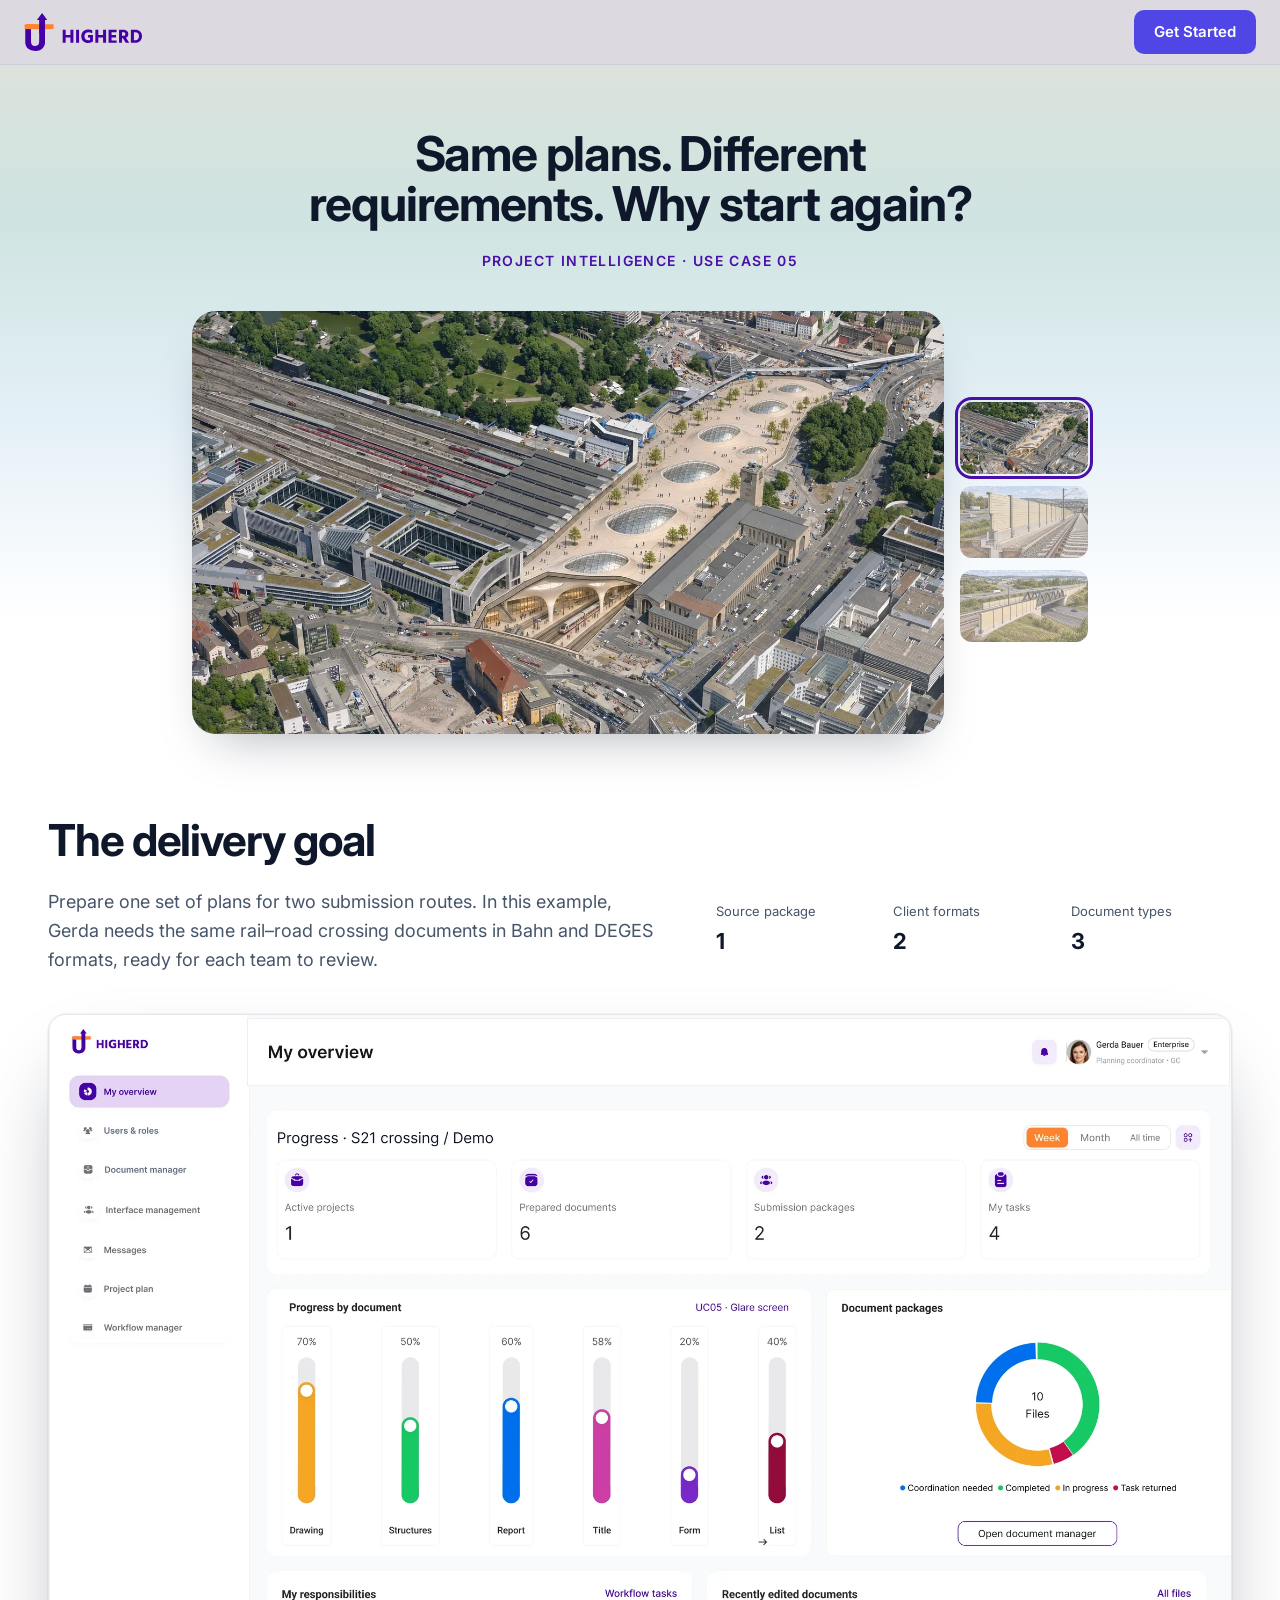
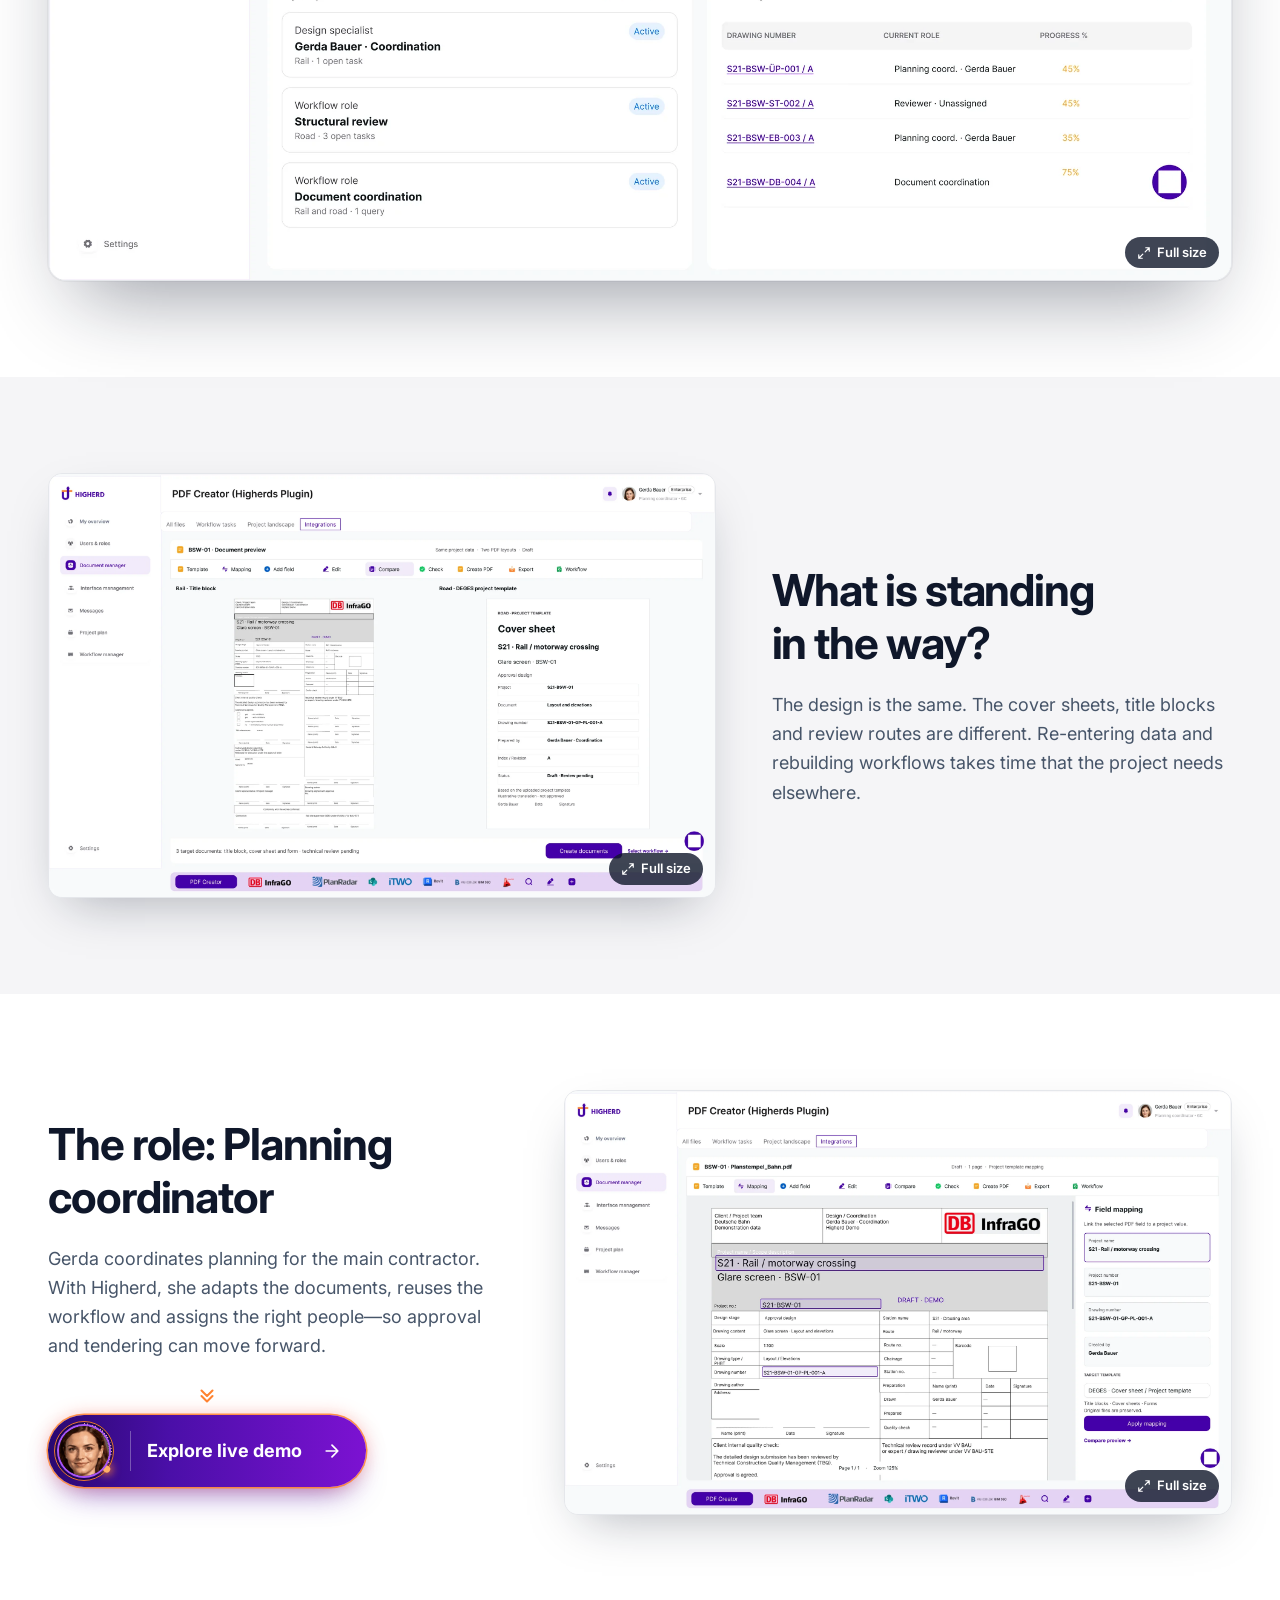
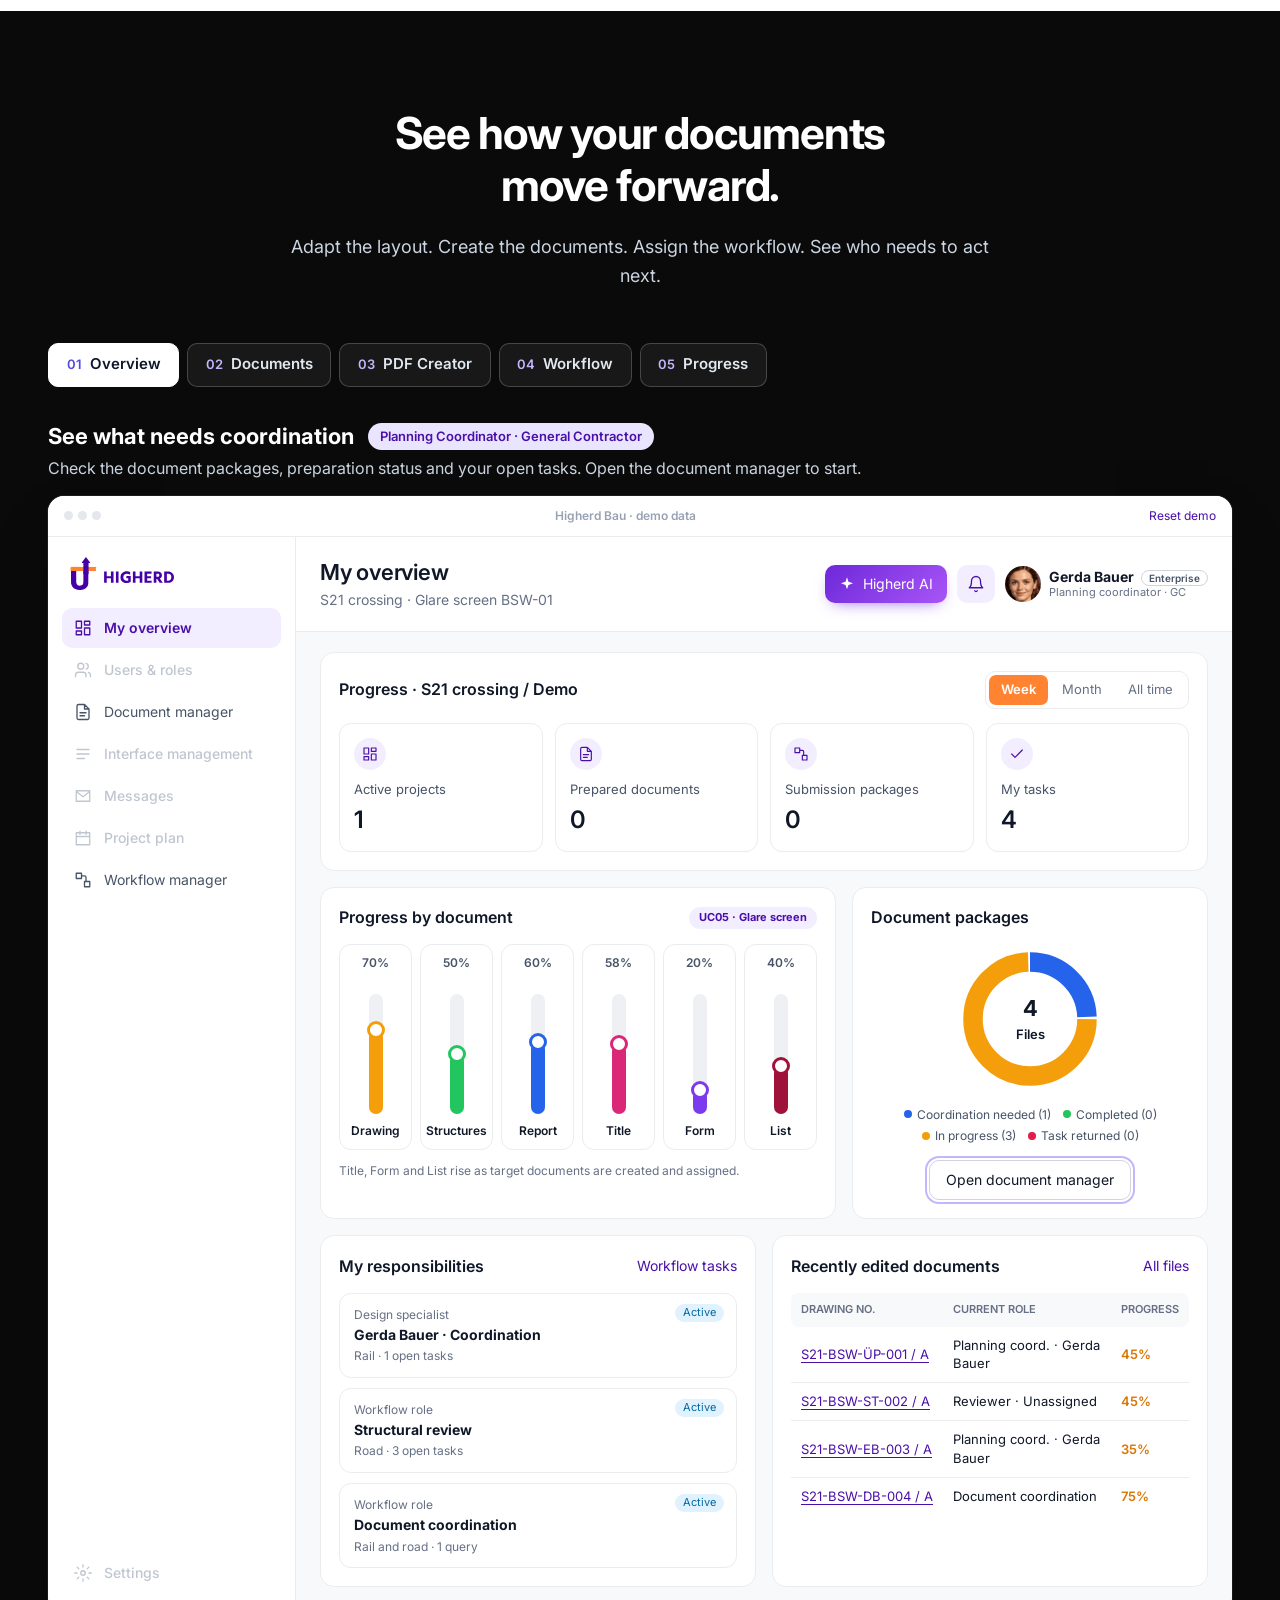
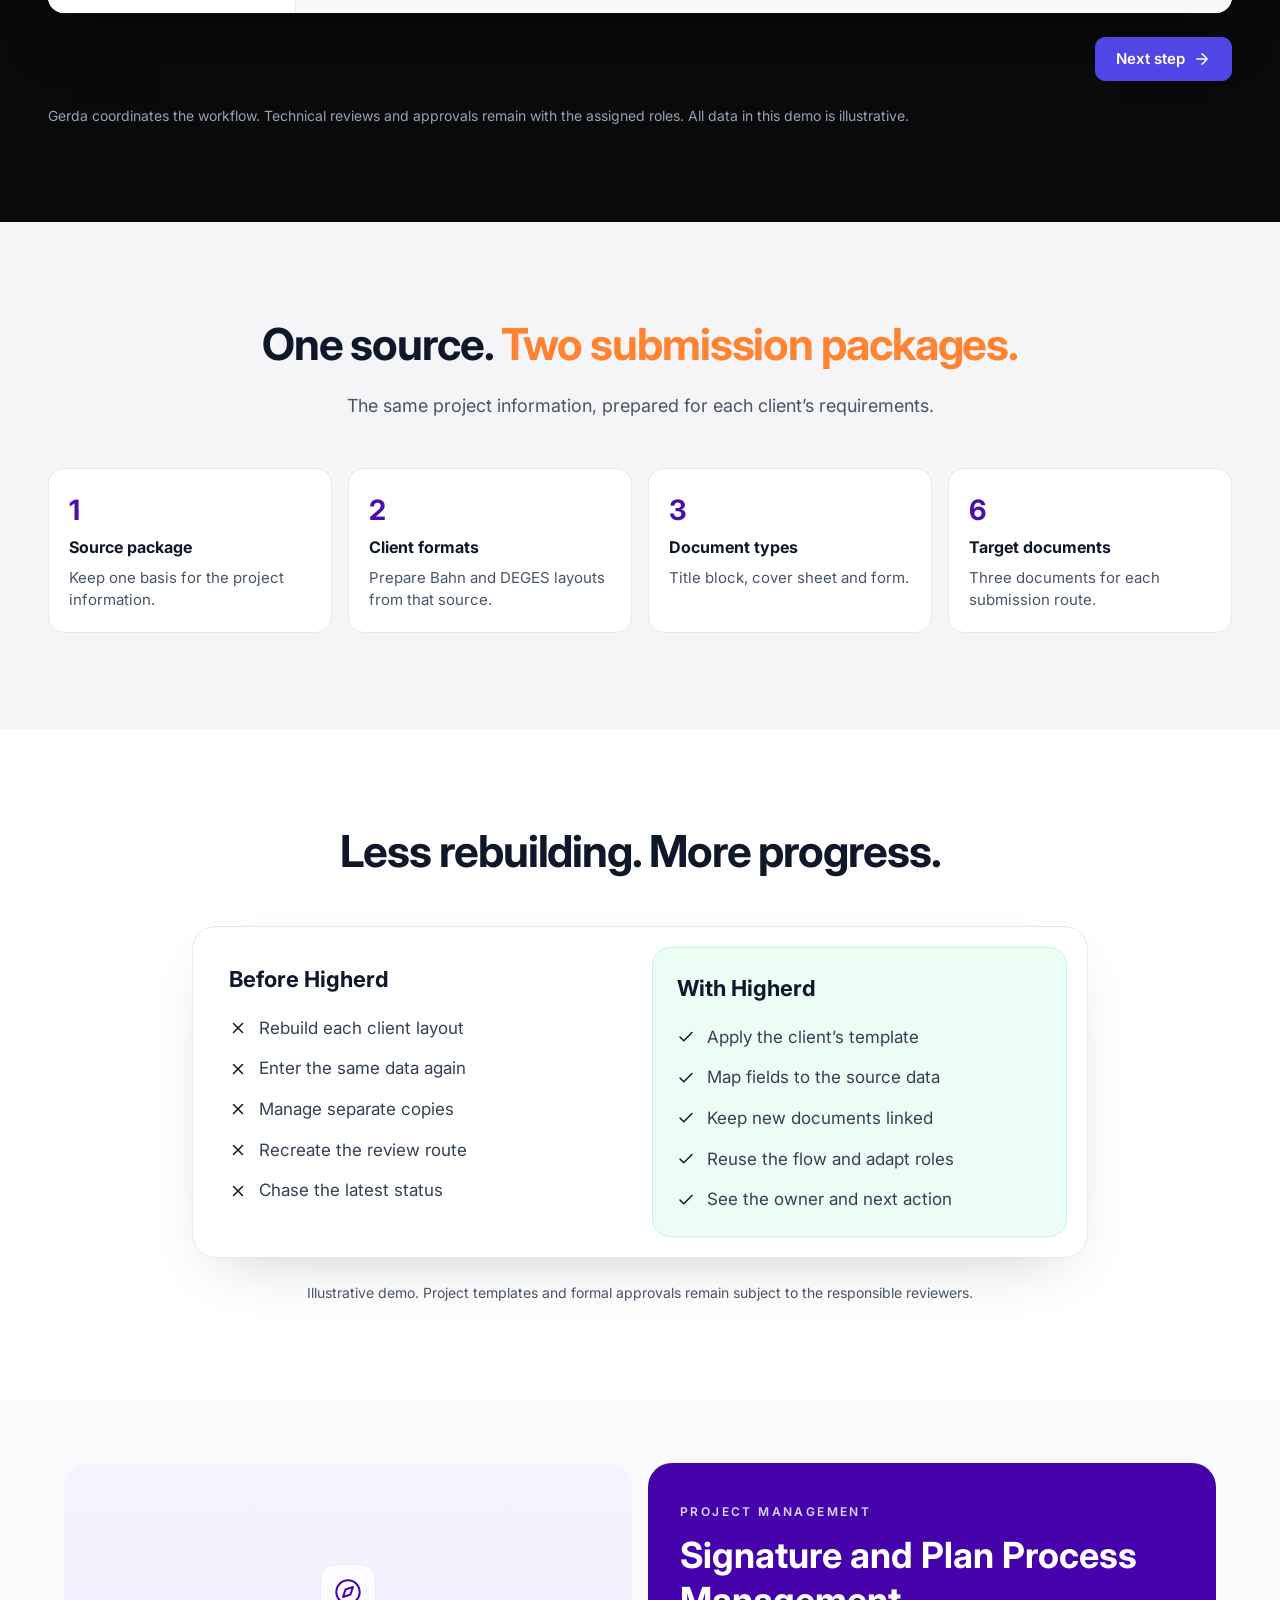
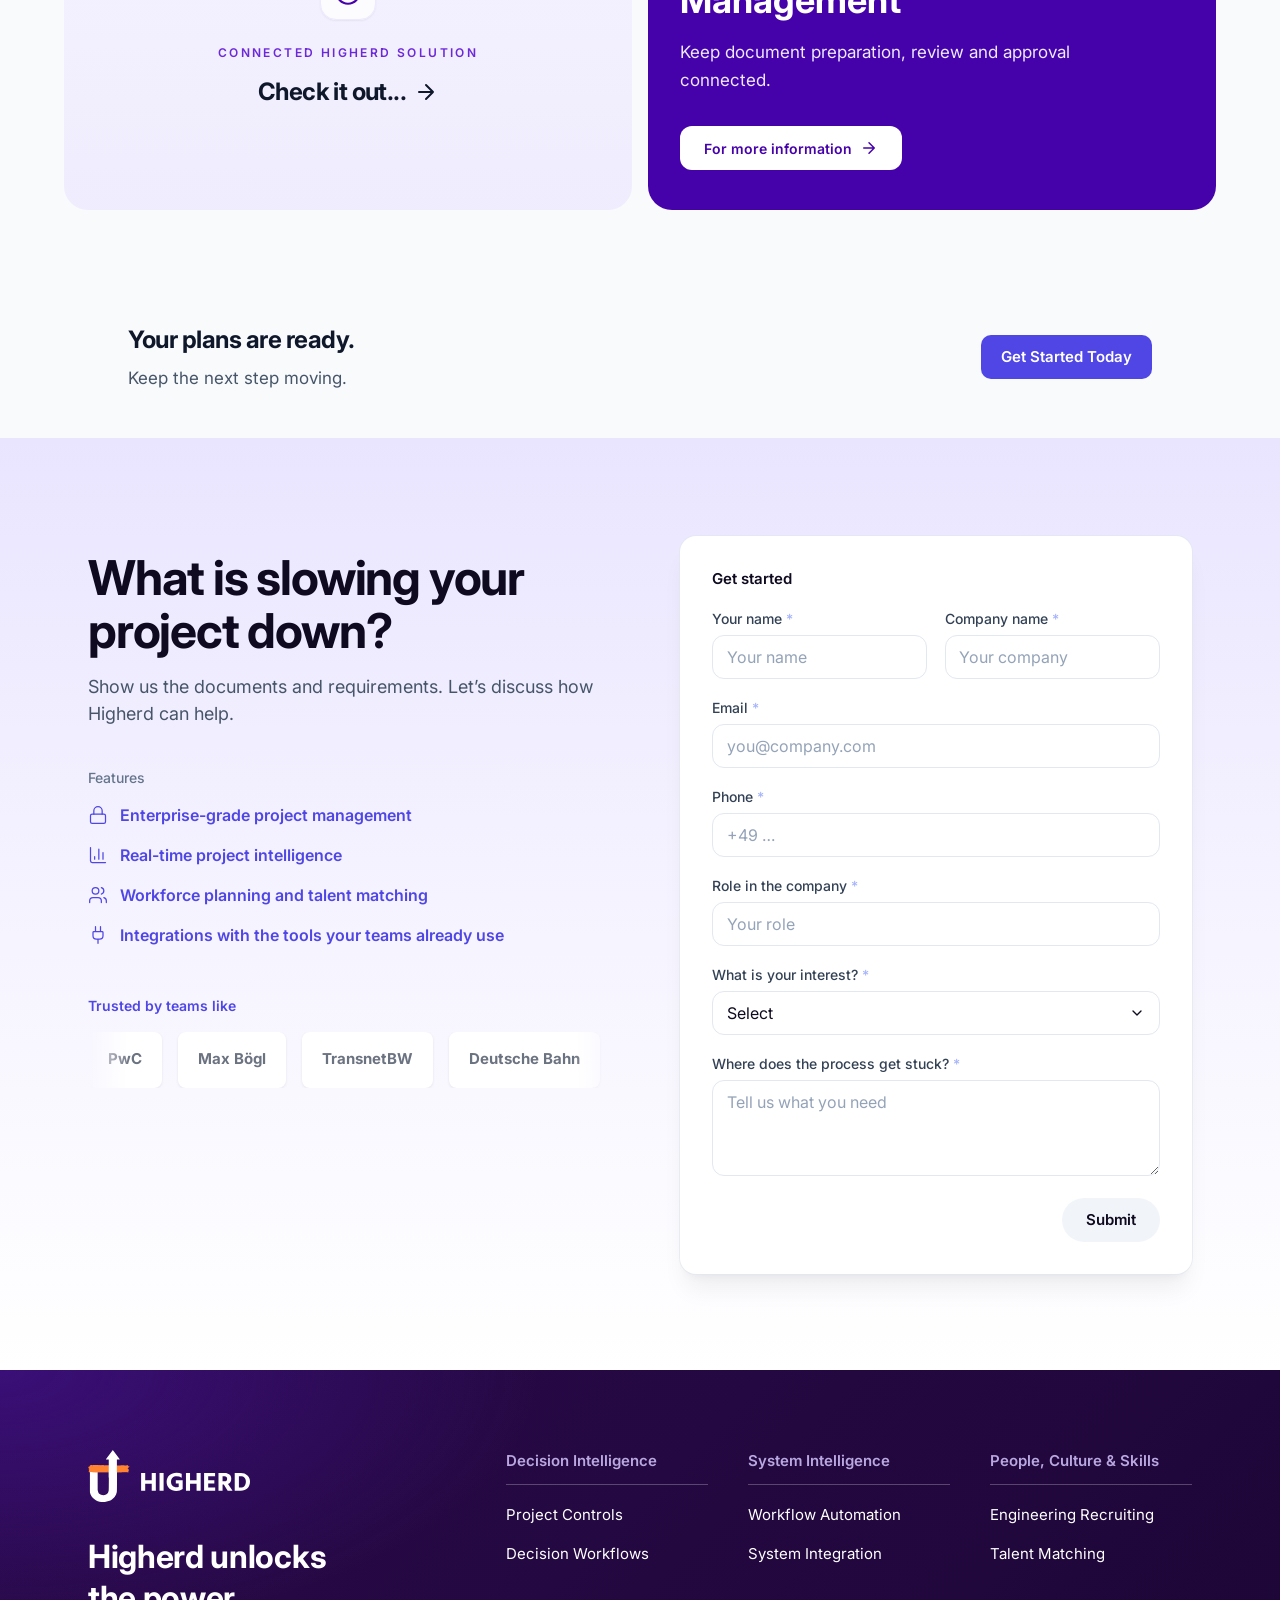
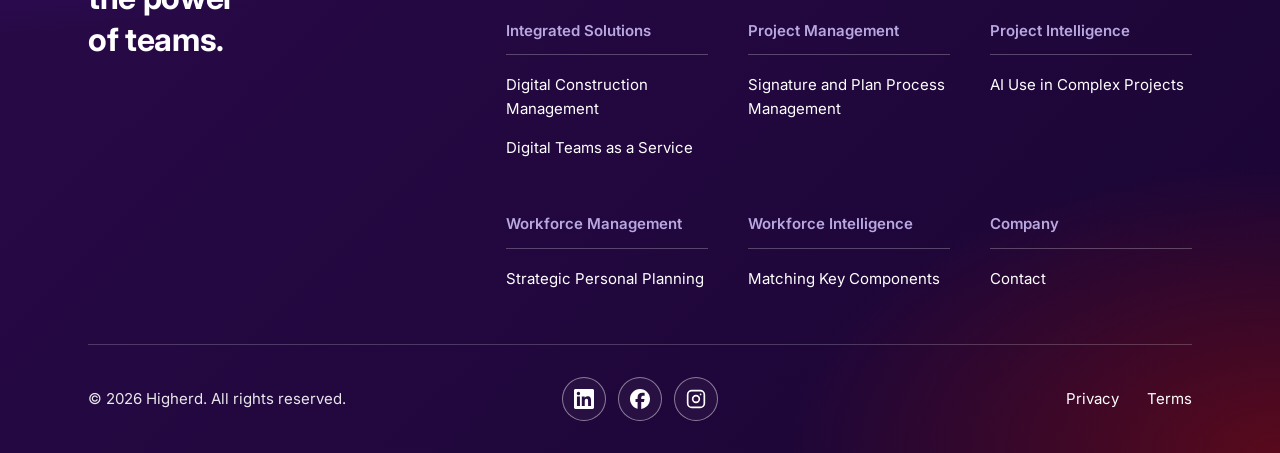
==== commit 89eaf2ad: "Add Higherd AI, document details, activity, drag and drop, sorting and real PDF downloads to the UC0" ====
--- a/pi-demo-2026-UC05/index.html
+++ b/pi-demo-2026-UC05/index.html
@@ -29,11 +29,11 @@
   <link rel="stylesheet" href="/css/uc06.css?v=14">
   <link rel="stylesheet" href="/css/uc05.css?v=13">
   <link rel="stylesheet" href="/css/uc06-demo.css?v=10">
-  <link rel="stylesheet" href="/css/uc05-demo.css?v=1">
+  <link rel="stylesheet" href="/css/uc05-demo.css?v=4">
   <script src="/js/main.js?v=10" defer></script>
   <script src="/js/uc05.js?v=5" defer></script>
   <script src="/js/uc06.js?v=3" defer></script>
-  <script src="/js/uc05-demo.js?v=1" defer></script>
+  <script src="/js/uc05-demo.js?v=3" defer></script>
 </head>
 <body class="uc">
 
--- a/css/uc05-demo.css
+++ b/css/uc05-demo.css
@@ -602,3 +602,163 @@
   .b-board { grid-auto-columns: minmax(14rem, 85%); }
 }
 .b-table td.b-wrap, .hd-table td.b-wrap { white-space: normal; }
+
+/* ---------- Activity bell ---------- */
+.b-bellwrap { position: relative; }
+
+.b-bellbtn {
+  position: relative;
+  border: 0;
+  cursor: pointer;
+}
+
+.b-bellbtn:hover,
+.b-bellbtn[aria-expanded="true"] { background: #E9DDFF; }
+
+.b-bell__n {
+  position: absolute;
+  top: -4px;
+  right: -4px;
+  min-width: 18px;
+  height: 18px;
+  padding: 0 5px;
+  border: 2px solid #fff;
+  border-radius: 99px;
+  background: #FF8330;
+  font-size: 0.625rem;
+  font-style: normal;
+  font-weight: 700;
+  line-height: 14px;
+  text-align: center;
+  color: #fff;
+}
+
+.b-bellpop {
+  position: absolute;
+  top: calc(100% + 8px);
+  right: 0;
+  z-index: 20;
+  width: min(20rem, calc(100vw - 48px));
+  padding: 12px;
+  border: 1px solid var(--hd-line);
+  border-radius: 12px;
+  background: #fff;
+  box-shadow: 0 20px 40px -16px rgba(16, 24, 40, 0.35);
+}
+
+.b-bellpop__h { display: flex; justify-content: space-between; margin-bottom: 8px !important; }
+.b-bellpop ul { display: grid; gap: 2px; max-height: 16rem; margin: 0; padding: 0; overflow-y: auto; list-style: none; }
+
+.b-bellpop li {
+  display: grid;
+  gap: 1px;
+  padding: 8px;
+  border-radius: 8px;
+  font-size: 0.8125rem;
+}
+
+.b-bellpop li:first-child { background: var(--hd-tint); }
+.b-bellpop small { font-size: 0.6875rem; color: var(--hd-muted); }
+.b-bellpop__e { padding: 6px 2px; font-size: 0.8125rem; }
+
+/* ---------- Sortable table headers ---------- */
+.b-sortbtn {
+  display: inline-flex;
+  align-items: center;
+  gap: 4px;
+  padding: 0;
+  border: 0;
+  background: none;
+  font: inherit;
+  text-transform: inherit;
+  color: inherit;
+  cursor: pointer;
+}
+
+.b-sortbtn .hd-ico { width: 12px; height: 12px; opacity: 0.45; }
+.b-sortbtn:hover,
+.b-sortbtn.is-on { color: var(--hd-accent); }
+.b-sortbtn.is-on .hd-ico { opacity: 1; }
+th[aria-sort="descending"] .b-sortbtn .hd-ico { transform: scaleY(-1); }
+
+/* ---------- Drag and drop on the board ---------- */
+.b-task[draggable="true"] { cursor: grab; }
+.b-task.is-dragging { opacity: 0.45; }
+
+.b-grip {
+  display: none;
+  flex: none;
+  margin: 1px -4px 0 -6px;
+  color: #C0C6D0;
+}
+
+.b-grip .hd-ico { width: 14px; height: 14px; stroke-width: 3; }
+.b-task__h b { flex: 1; }
+
+.b-col.is-over {
+  outline: 2px dashed var(--c);
+  outline-offset: -2px;
+  background: color-mix(in srgb, var(--c) 6%, #fff);
+}
+
+@media (hover: hover) and (pointer: fine) {
+  .b-grip { display: block; }
+}
+
+/* ---------- Document dialog ---------- */
+.b-dlist,
+.b-hist {
+  display: grid;
+  gap: 6px;
+  margin: 0;
+  padding: 0;
+  list-style: none;
+}
+
+.b-dlist li {
+  display: flex;
+  flex-wrap: wrap;
+  justify-content: space-between;
+  gap: 4px 10px;
+  padding: 7px 10px;
+  border: 1px solid var(--hd-line);
+  border-radius: 8px;
+}
+
+.b-dlist small,
+.b-hist small { font-size: 0.75rem; color: var(--hd-muted); }
+
+.b-hist li {
+  position: relative;
+  display: grid;
+  padding-left: 18px;
+}
+
+.b-hist li::before {
+  content: "";
+  position: absolute;
+  top: 6px;
+  left: 2px;
+  width: 8px;
+  height: 8px;
+  border-radius: 50%;
+  background: var(--hd-accent);
+}
+
+.b-hist b { font-weight: 500; }
+
+@media (max-width: 479px) {
+  .b-docdlg .hd-stats { grid-template-columns: minmax(0, 1fr); }
+}
+
+.hd-dialog.b-docdlg {
+  width: min(36rem, calc(100vw - 32px));
+  max-height: calc(100vh - 48px);
+  padding: 22px;
+}
+
+@media (max-width: 479px) {
+  .hd-dialog.b-docdlg { padding: 16px; }
+}
+
+.b-create__a { display: flex; flex-wrap: wrap; gap: 8px; }
